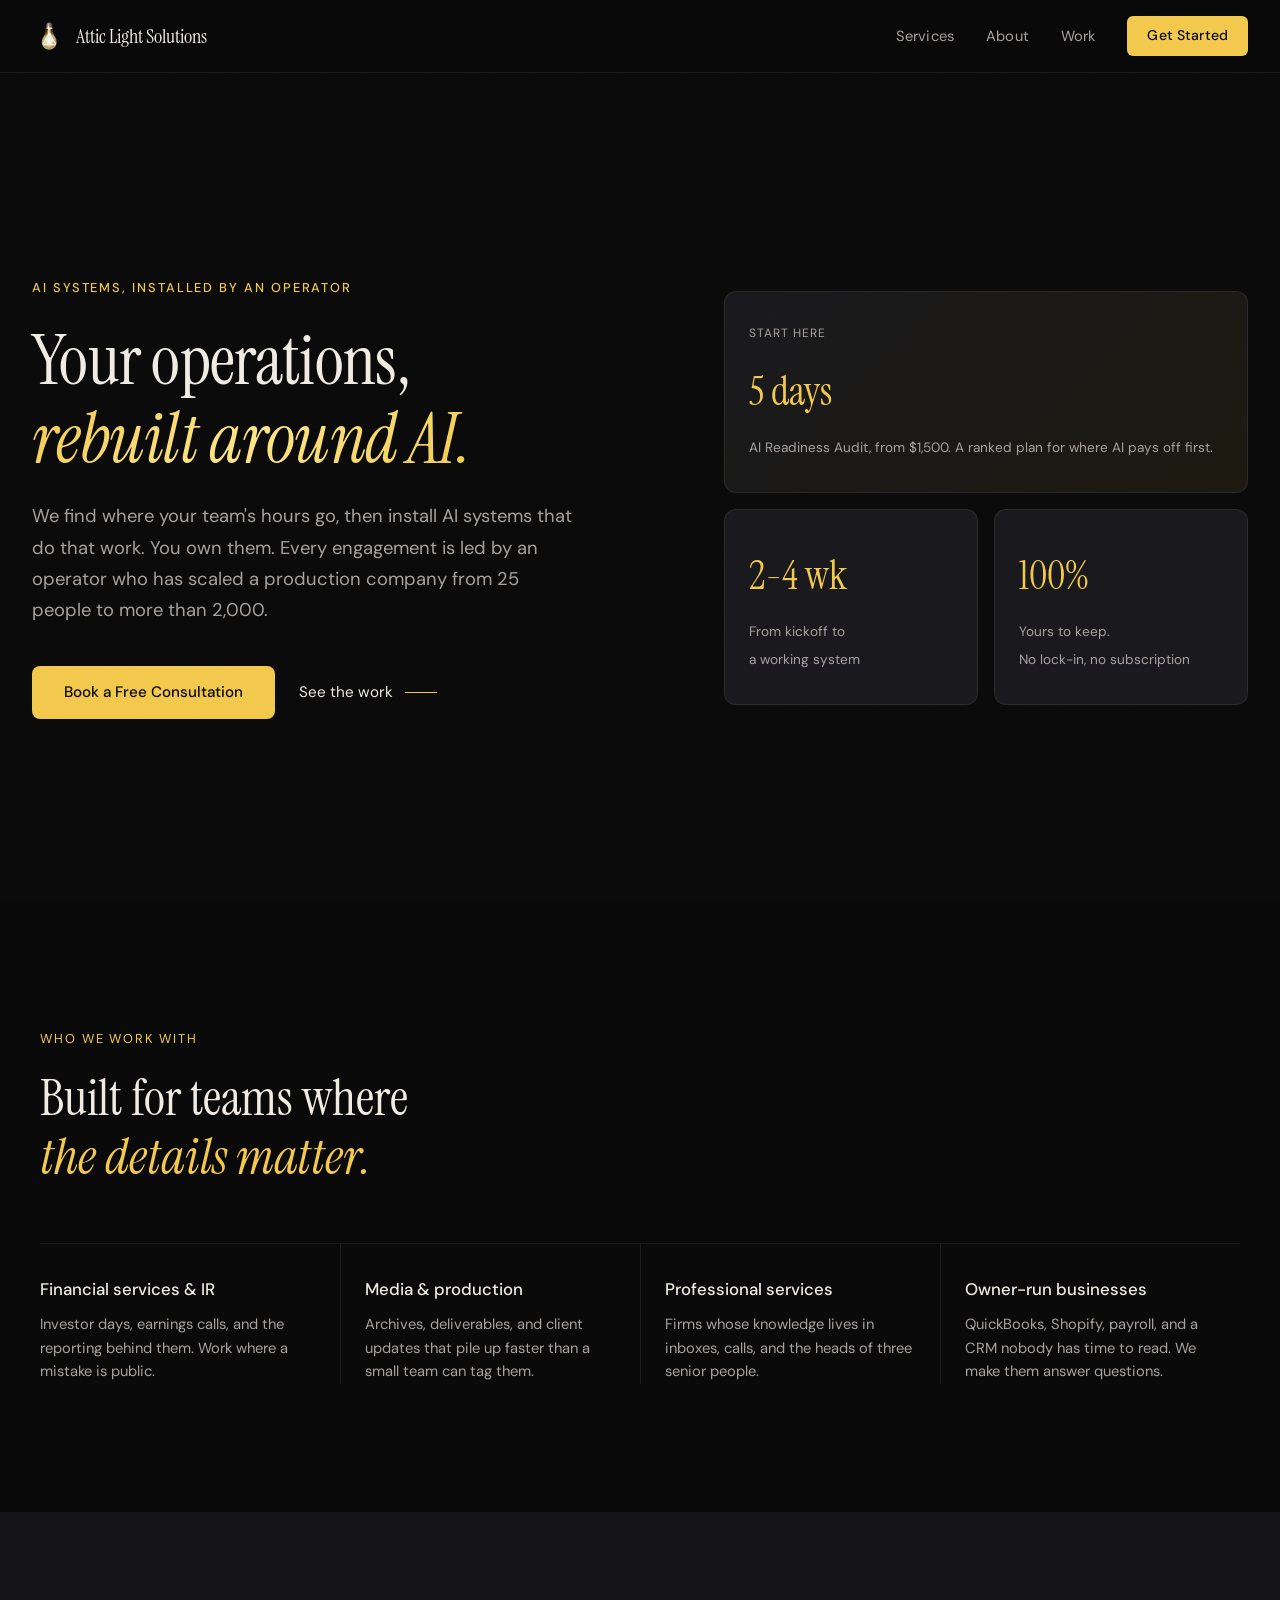
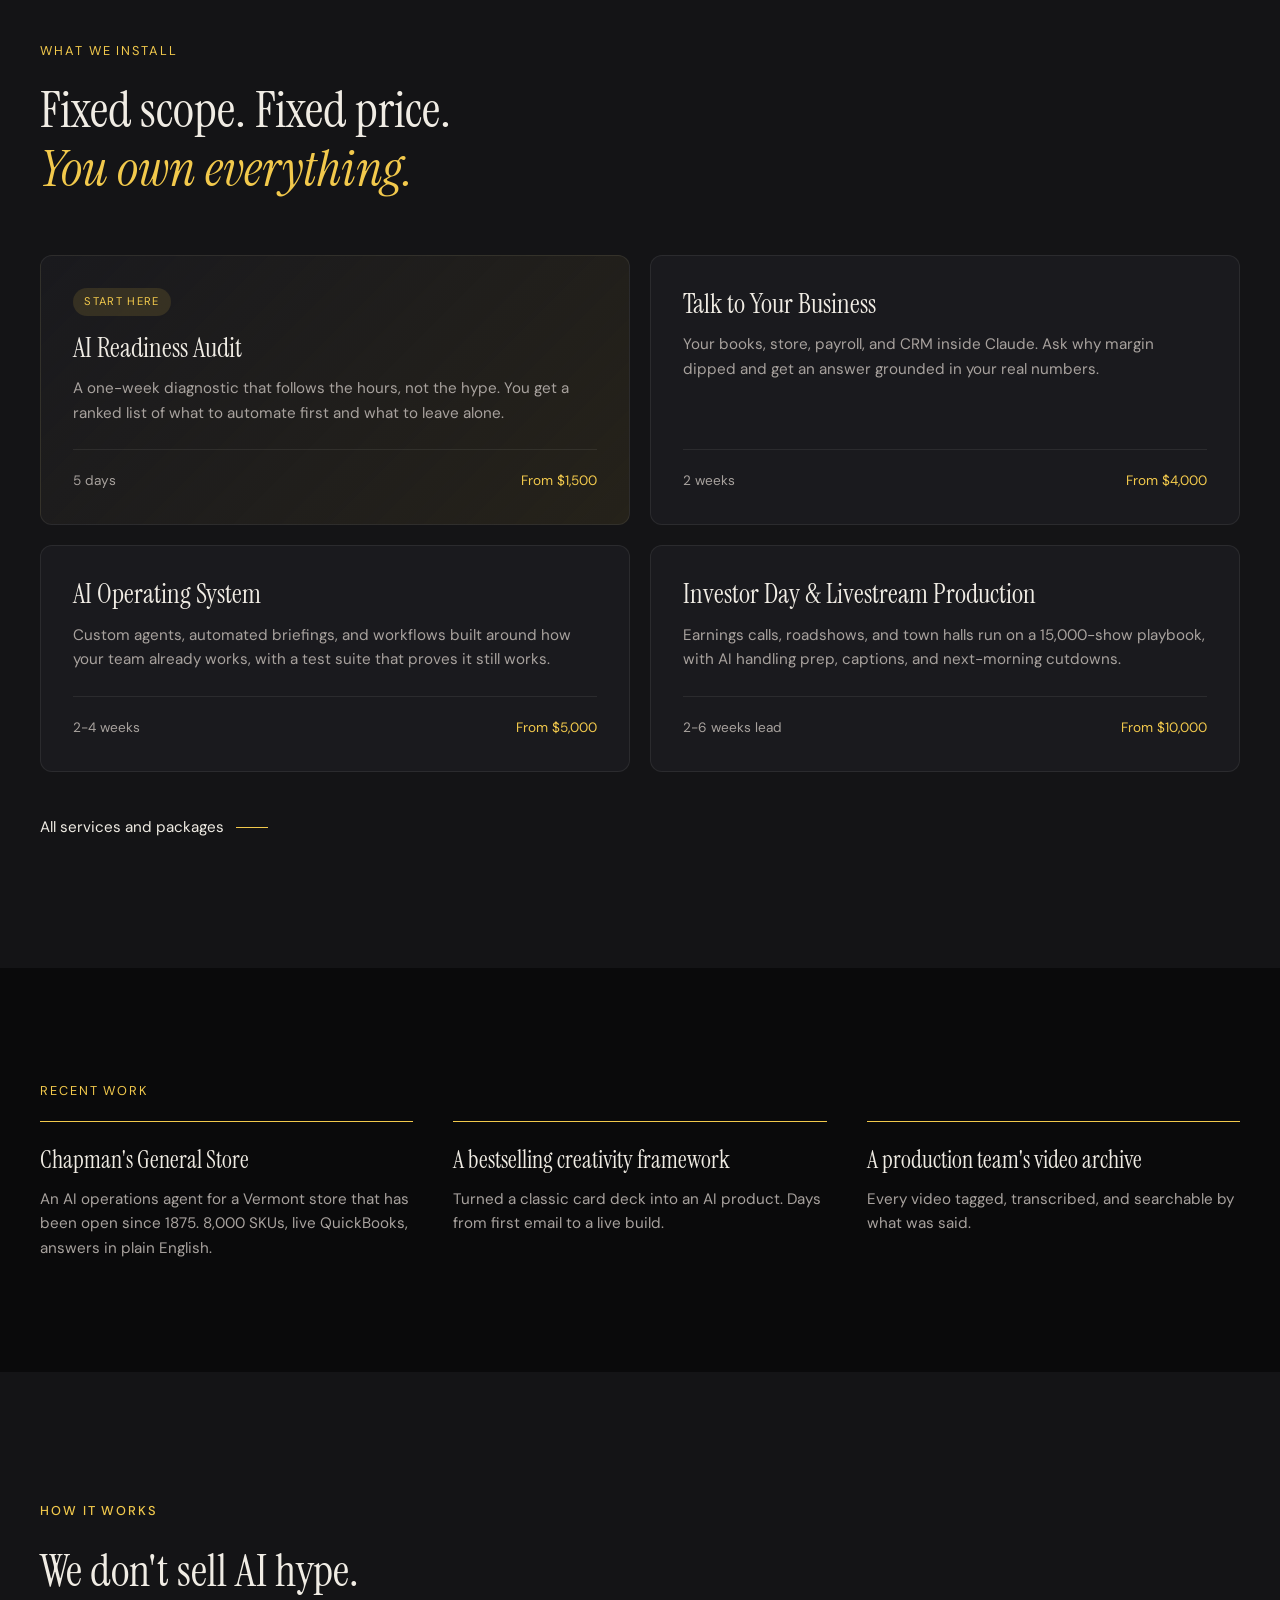
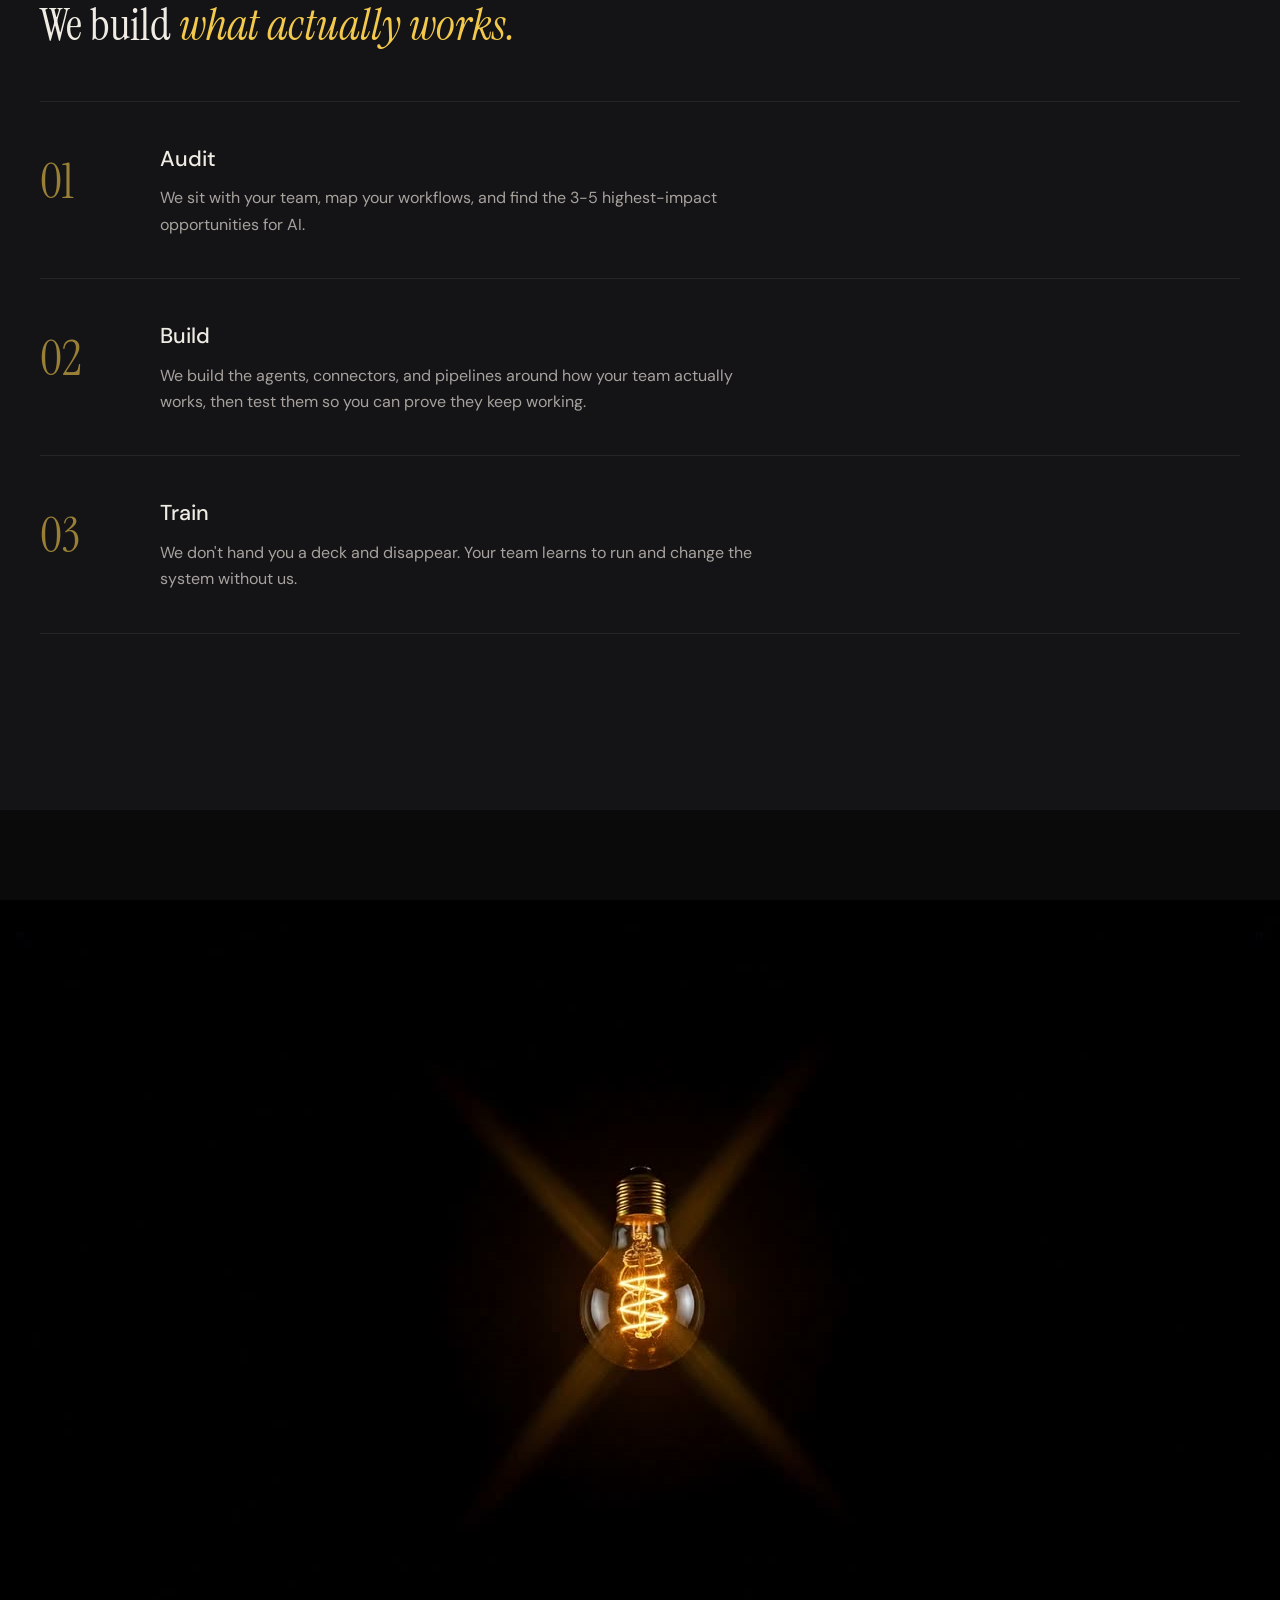
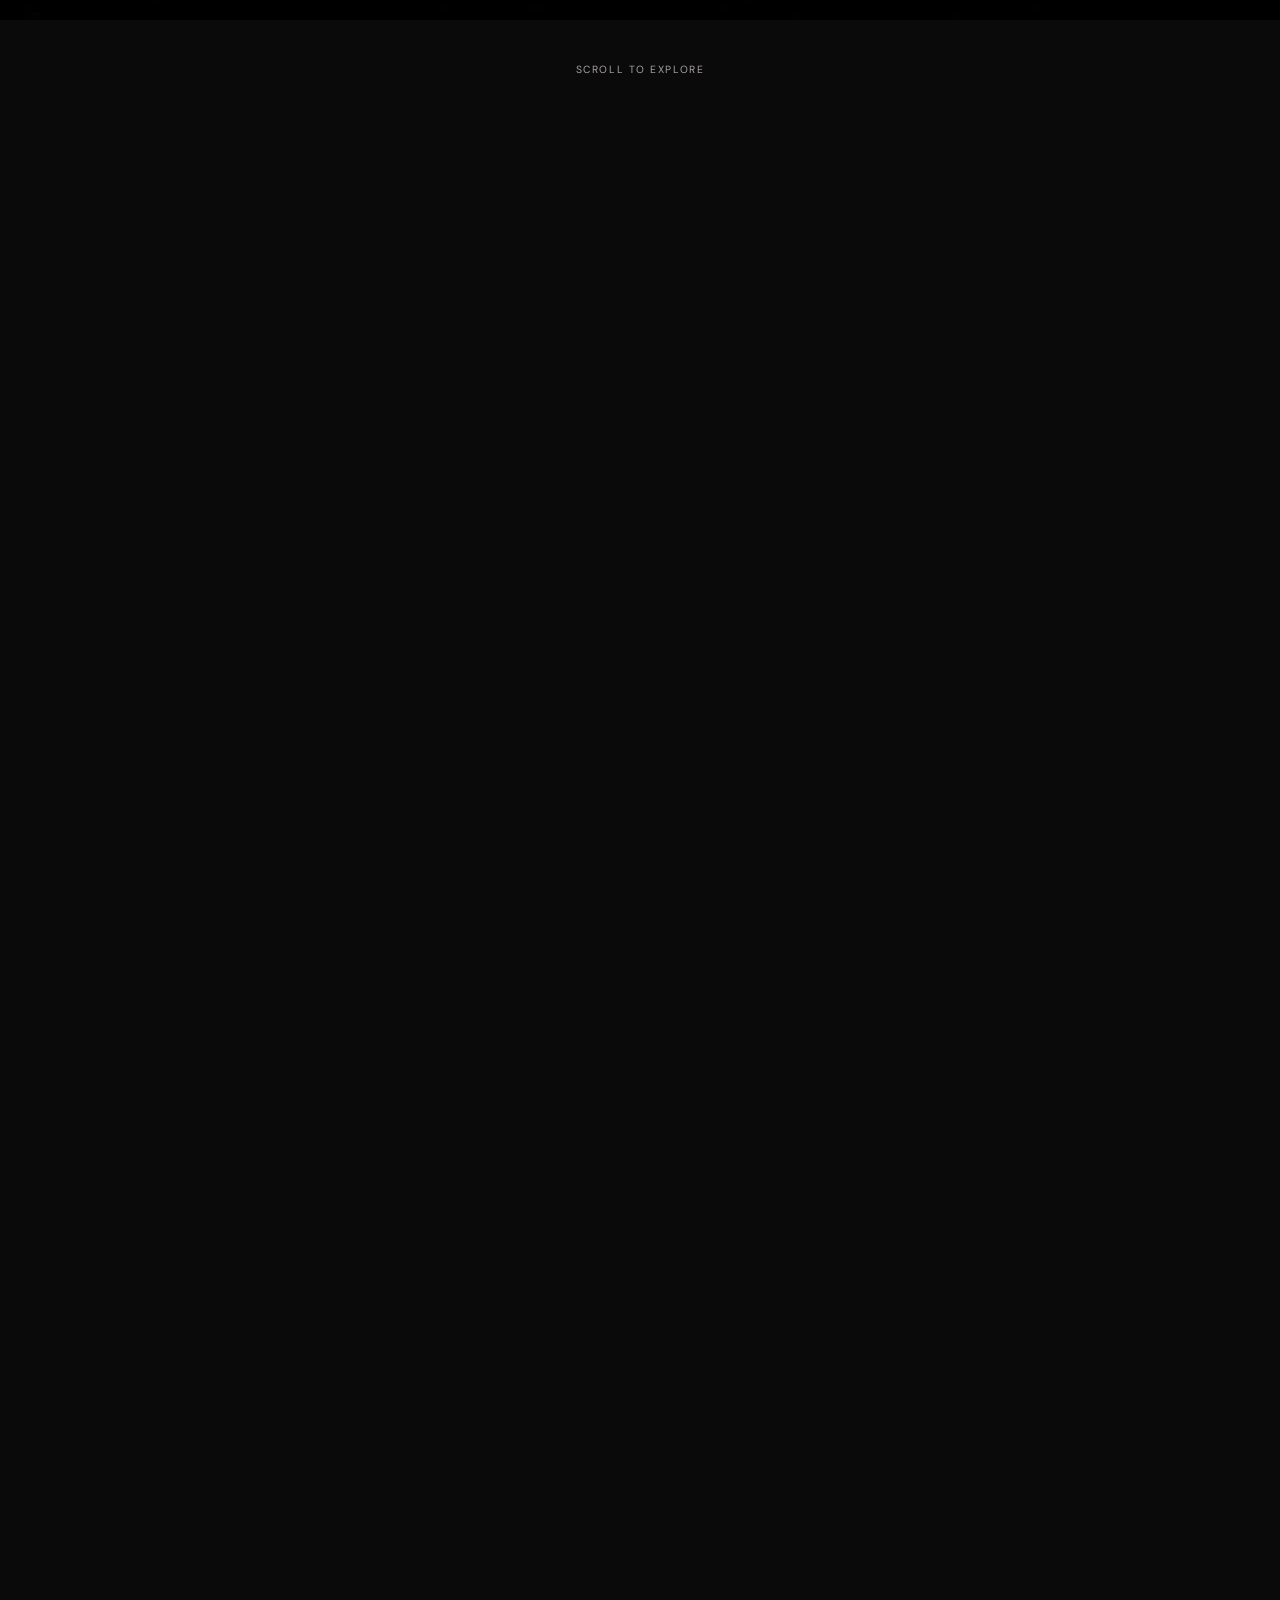
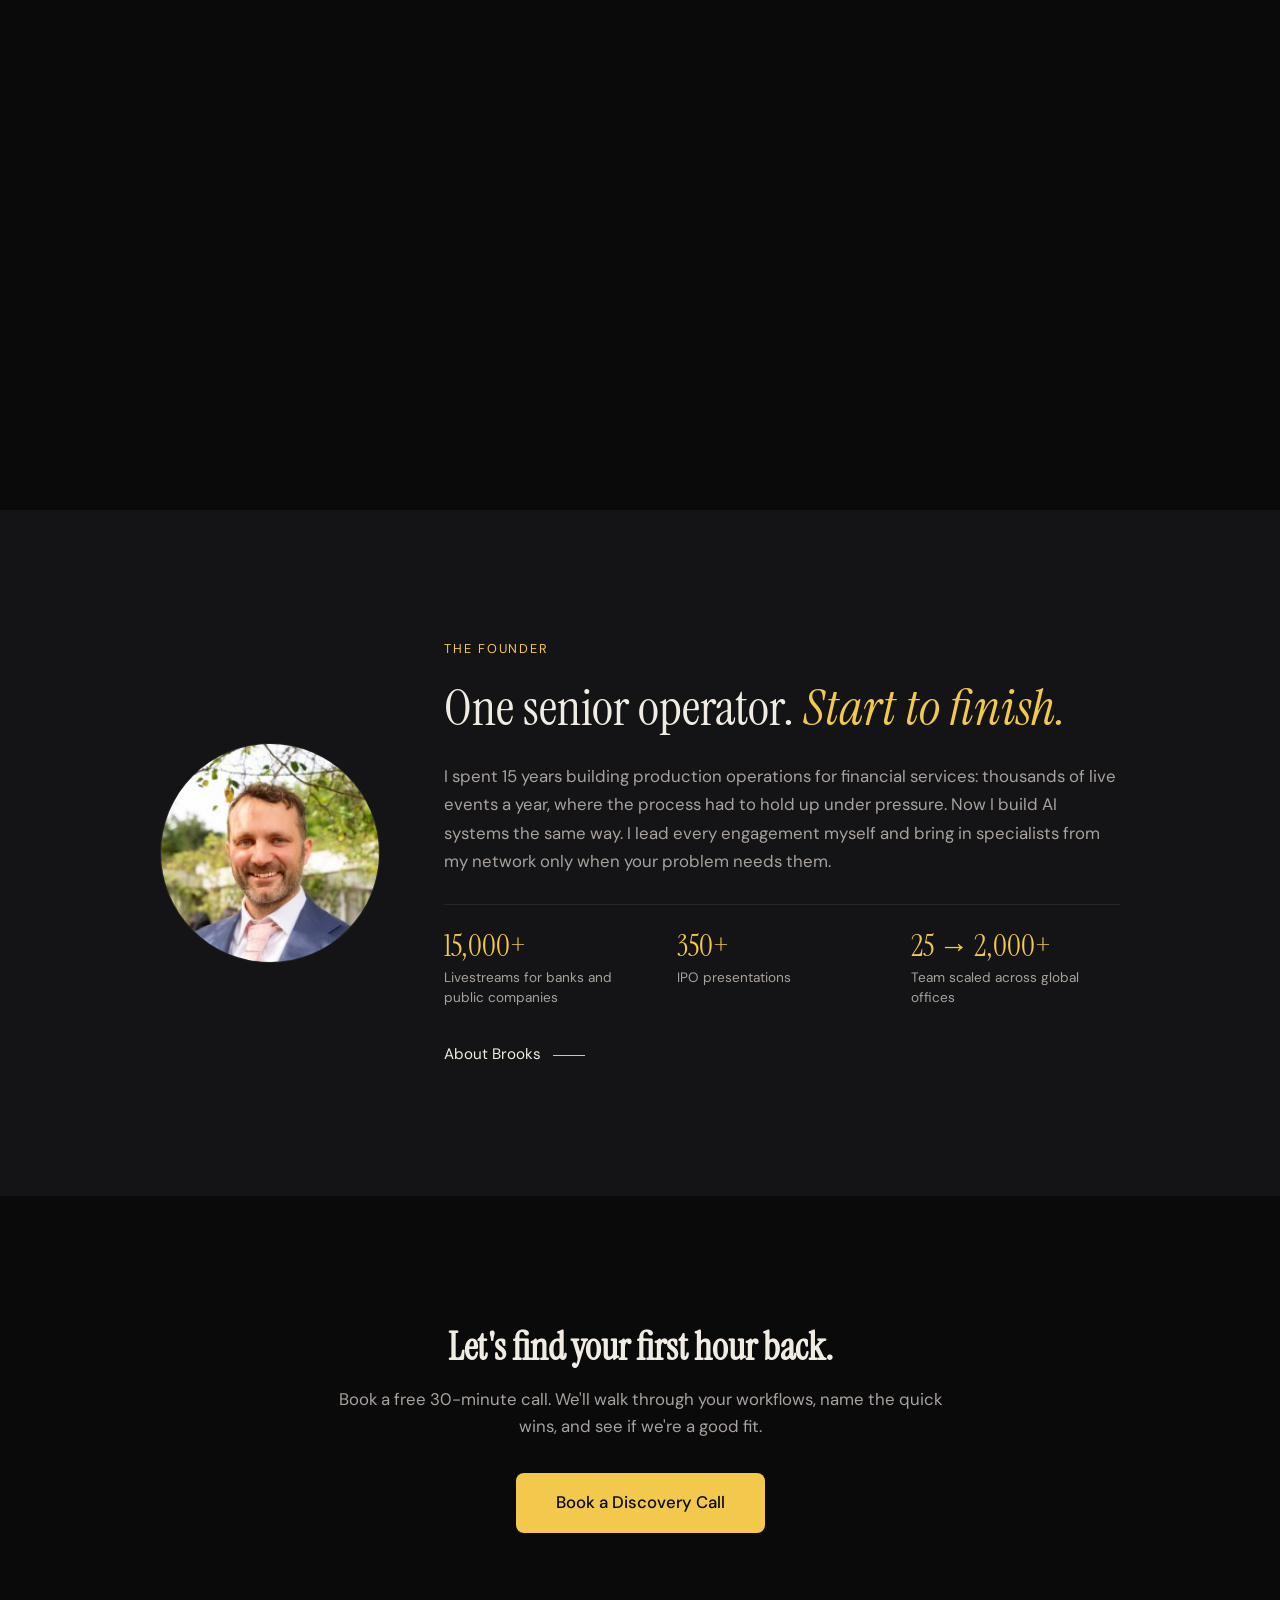
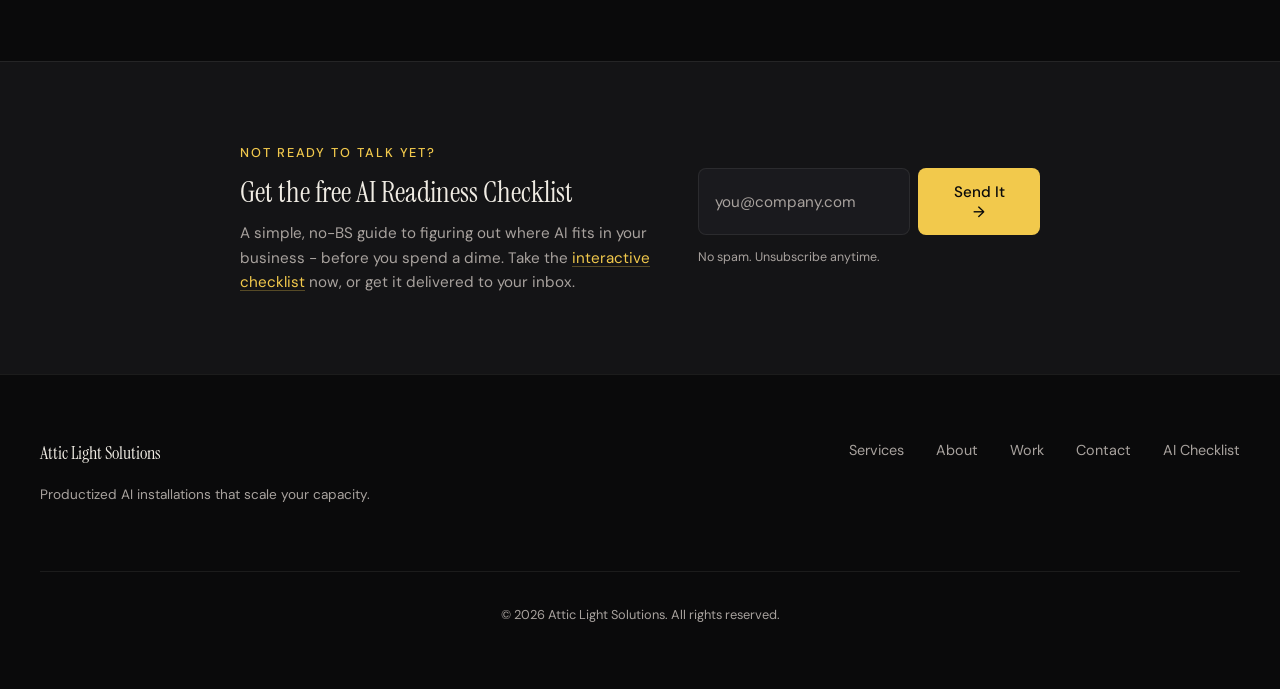
==== index.html @ d9312b6b "hero: lead with how an engagement starts; video stats move to founder Co-Authored-By: Claude Opus 5." ====
<!DOCTYPE html>
<html lang="en">
<head>
    <meta charset="UTF-8">
    <meta name="viewport" content="width=device-width, initial-scale=1.0">
    <title>Attic Light Solutions - AI Systems, Installed by an Operator</title>
    <meta name="description" content="We find where your team's hours go and install AI systems that do that work. Led by an operator who scaled a production company from 25 to 2,000+ people.">
    <link rel="icon" type="image/x-icon" href="favicon.ico">
    <link rel="icon" type="image/png" sizes="32x32" href="favicon-32x32.png">
    <link rel="icon" type="image/png" sizes="16x16" href="favicon-16x16.png">
    <link rel="apple-touch-icon" sizes="180x180" href="apple-touch-icon.png">
    <meta property="og:title" content="Attic Light Solutions - AI Systems, Installed by an Operator">
    <meta property="og:description" content="We find where your team's hours go and install AI systems that do that work. Led by an operator who scaled a production company from 25 to 2,000+ people.">
    <meta property="og:image" content="https://atticlightsolutions.com/og-image.png">
    <meta property="og:type" content="website">
    <meta property="og:url" content="https://atticlightsolutions.com/">
    <meta name="twitter:card" content="summary_large_image">
    <meta name="twitter:title" content="Attic Light Solutions - AI Systems, Installed by an Operator">
    <meta name="twitter:description" content="We find where your team's hours go and install AI systems that do that work. Led by an operator who scaled a production company from 25 to 2,000+ people.">
    <meta name="twitter:image" content="https://atticlightsolutions.com/og-image.png">
    <link rel="preconnect" href="https://fonts.googleapis.com">
    <link rel="preconnect" href="https://fonts.gstatic.com" crossorigin>
    <link href="https://fonts.googleapis.com/css2?family=Instrument+Serif:ital@0;1&family=DM+Sans:ital,opsz,wght@0,9..40,300..700;1,9..40,300..700&display=swap" rel="stylesheet">
    <link rel="stylesheet" href="styles.css">
    <link rel="canonical" href="https://atticlightsolutions.com/">
</head>
<body>
    <a href="#main" class="skip-link">Skip to content</a>
    <nav class="nav" role="navigation" aria-label="Main navigation">
        <div class="nav-inner">
            <a href="index.html" class="nav-logo">
                <img src="nav-logo.png" alt="Attic Light Solutions logo">
                Attic Light Solutions
            </a>
            <div class="nav-links">
                <a href="services.html">Services</a>
                <a href="about.html">About</a>
                <a href="work.html">Work</a>
                <a href="contact.html" class="nav-cta">Get Started</a>
            </div>
            <button class="nav-toggle" aria-label="Menu">
                <span></span><span></span><span></span>
            </button>
        </div>
    </nav>

    <div class="mobile-menu">
        <a href="services.html">Services</a>
        <a href="about.html">About</a>
        <a href="work.html">Work</a>
        <a href="contact.html">Get Started</a>
    </div>

    <main id="main">
        <section class="hero hero-video-bg">
            <video class="hero-video" autoplay muted loop playsinline>
                <source src="hero-bg.mp4" type="video/mp4">
            </video>
            <div class="hero-video-overlay"></div>
            <div class="hero-content">
                <div class="hero-label">AI systems, installed by an operator</div>
                <h1>Your operations,<br><em>rebuilt around AI.</em></h1>
                <p class="hero-sub">We find where your team's hours go, then install AI systems that do that work. You own them. Every engagement is led by an operator who has scaled a production company from 25 people to more than 2,000.</p>
                <div class="hero-actions">
                    <a href="contact.html" class="btn btn-primary">Book a Free Consultation</a>
                    <a href="work.html" class="text-link">See the work</a>
                </div>
            </div>
            <div class="hero-visual">
                <div class="hero-grid">
                    <a href="services.html" class="grid-card gc-1">
                        <span class="gc-kicker">Start here</span>
                        <span class="gc-number">5 days</span>
                        <span class="gc-label">AI Readiness Audit, from $1,500. A ranked plan for where AI pays off first.</span>
                    </a>
                    <div class="grid-card gc-2">
                        <span class="gc-number">2-4 wk</span>
                        <span class="gc-label">From kickoff to<br>a working system</span>
                    </div>
                    <div class="grid-card gc-3">
                        <span class="gc-number">100%</span>
                        <span class="gc-label">Yours to keep.<br>No lock-in, no subscription</span>
                    </div>
                </div>
            </div>
        </section>

        <section class="audience">
            <div class="audience-inner">
                <div class="section-label">Who we work with</div>
                <h2>Built for teams where<br><em>the details matter.</em></h2>
                <div class="audience-grid">
                    <div class="audience-item">
                        <h3>Financial services &amp; IR</h3>
                        <p>Investor days, earnings calls, and the reporting behind them. Work where a mistake is public.</p>
                    </div>
                    <div class="audience-item">
                        <h3>Media &amp; production</h3>
                        <p>Archives, deliverables, and client updates that pile up faster than a small team can tag them.</p>
                    </div>
                    <div class="audience-item">
                        <h3>Professional services</h3>
                        <p>Firms whose knowledge lives in inboxes, calls, and the heads of three senior people.</p>
                    </div>
                    <div class="audience-item">
                        <h3>Owner-run businesses</h3>
                        <p>QuickBooks, Shopify, payroll, and a CRM nobody has time to read. We make them answer questions.</p>
                    </div>
                </div>
            </div>
        </section>

        <section class="offers">
            <div class="offers-inner">
                <div class="section-label">What we install</div>
                <h2>Fixed scope. Fixed price.<br><em>You own everything.</em></h2>
                <div class="offer-grid">
                    <a href="services.html" class="offer-card offer-start">
                        <span class="offer-tag">Start here</span>
                        <h3>AI Readiness Audit</h3>
                        <p>A one-week diagnostic that follows the hours, not the hype. You get a ranked list of what to automate first and what to leave alone.</p>
                        <div class="offer-meta"><span>5 days</span><span>From $1,500</span></div>
                    </a>
                    <a href="services.html" class="offer-card">
                        <h3>Talk to Your Business</h3>
                        <p>Your books, store, payroll, and CRM inside Claude. Ask why margin dipped and get an answer grounded in your real numbers.</p>
                        <div class="offer-meta"><span>2 weeks</span><span>From $4,000</span></div>
                    </a>
                    <a href="services.html" class="offer-card">
                        <h3>AI Operating System</h3>
                        <p>Custom agents, automated briefings, and workflows built around how your team already works, with a test suite that proves it still works.</p>
                        <div class="offer-meta"><span>2-4 weeks</span><span>From $5,000</span></div>
                    </a>
                    <a href="services.html" class="offer-card">
                        <h3>Investor Day &amp; Livestream Production</h3>
                        <p>Earnings calls, roadshows, and town halls run on a 15,000-show playbook, with AI handling prep, captions, and next-morning cutdowns.</p>
                        <div class="offer-meta"><span>2-6 weeks lead</span><span>From $10,000</span></div>
                    </a>
                </div>
                <a href="services.html" class="text-link">All services and packages</a>
            </div>
        </section>

        <section class="proof">
            <div class="proof-inner">
                <div class="section-label">Recent work</div>
                <div class="proof-grid">
                    <a href="work.html" class="proof-item">
                        <span class="proof-client">Chapman's General Store</span>
                        <p>An AI operations agent for a Vermont store that has been open since 1875. 8,000 SKUs, live QuickBooks, answers in plain English.</p>
                    </a>
                    <a href="work.html" class="proof-item">
                        <span class="proof-client">A bestselling creativity framework</span>
                        <p>Turned a classic card deck into an AI product. Days from first email to a live build.</p>
                    </a>
                    <a href="work.html" class="proof-item">
                        <span class="proof-client">A production team's video archive</span>
                        <p>Every video tagged, transcribed, and searchable by what was said.</p>
                    </a>
                </div>
                <!-- TODO before launch: one real, named client quote goes here (ask Travis or Barrett at Chapman's, or Roger). Do not ship an anonymous quote. -->
            </div>
        </section>

        <section class="solution">
            <div class="solution-inner">
                <div class="solution-label">How it works</div>
                <h2>We don't sell AI hype.<br>We build <em>what actually works.</em></h2>
                <div class="steps">
                    <div class="step">
                        <div class="step-num">01</div>
                        <div class="step-content">
                            <h3>Audit</h3>
                            <p>We sit with your team, map your workflows, and find the 3-5 highest-impact opportunities for AI.</p>
                        </div>
                    </div>
                    <div class="step">
                        <div class="step-num">02</div>
                        <div class="step-content">
                            <h3>Build</h3>
                            <p>We build the agents, connectors, and pipelines around how your team actually works, then test them so you can prove they keep working.</p>
                        </div>
                    </div>
                    <div class="step">
                        <div class="step-num">03</div>
                        <div class="step-content">
                            <h3>Train</h3>
                            <p>We don't hand you a deck and disappear. Your team learns to run and change the system without us.</p>
                        </div>
                    </div>
                </div>
            </div>
        </section>

        <section class="scroll-reveal" id="scroll-reveal">
            <div class="scroll-sticky">
                <canvas id="product-canvas" width="1280" height="720"></canvas>
                <div class="scroll-overlay" id="scrollOverlay">
                    <h2>We look <em>inside</em> your business</h2>
                    <p>Every AI system starts by understanding the machinery: your workflows, your data, your bottlenecks. Then we build what actually works.</p>
                </div>
                <div class="scroll-progress-hint" id="scrollHint">Scroll to explore</div>
            </div>
        </section>

        <section class="founder">
            <div class="founder-inner">
                <img src="headshot.jpg" alt="Brooks Traendly" class="founder-photo" width="220" height="220" loading="lazy">
                <div class="founder-copy">
                    <div class="section-label">The founder</div>
                    <h2>One senior operator. <em>Start to finish.</em></h2>
                    <p>I spent 15 years building production operations for financial services: thousands of live events a year, where the process had to hold up under pressure. Now I build AI systems the same way. I lead every engagement myself and bring in specialists from my network only when your problem needs them.</p>
                    <div class="founder-stats">
                        <div><span>15,000+</span>Livestreams for banks and public companies</div>
                        <div><span>350+</span>IPO presentations</div>
                        <div><span>25 → 2,000+</span>Team scaled across global offices</div>
                    </div>
                    <a href="about.html" class="text-link">About Brooks</a>
                </div>
            </div>
        </section>

        <section class="cta-section">
            <div class="cta-inner">
                <h2>Let's find your first hour back.</h2>
                <p>Book a free 30-minute call. We'll walk through your workflows, name the quick wins, and see if we're a good fit.</p>
                <a href="contact.html" class="btn btn-primary btn-lg">Book a Discovery Call</a>
            </div>
        </section>

        <section class="lead-magnet">
            <div class="lead-magnet-inner">
                <div class="lead-magnet-content">
                    <span class="lead-magnet-label">Not ready to talk yet?</span>
                    <h2>Get the free AI Readiness Checklist</h2>
                    <p>A simple, no-BS guide to figuring out where AI fits in your business - before you spend a dime. Take the <a href="checklist.html">interactive checklist</a> now, or get it delivered to your inbox.</p>
                </div>
                <form class="lead-magnet-form" id="leadForm">
                    <div class="lead-magnet-input-wrap">
                        <input type="email" id="leadEmail" name="email" placeholder="you@company.com" required aria-label="Email address">
                        <button type="submit" class="btn btn-primary">Send It →</button>
                    </div>
                    <span class="lead-magnet-note" id="leadNote">No spam. Unsubscribe anytime.</span>
                </form>
            </div>
        </section>
    </main>

    <footer class="footer">
        <div class="footer-inner">
            <div class="footer-brand">
                Attic Light Solutions
                <p class="footer-tagline">Productized AI installations that scale your capacity.</p>
            </div>
            <div class="footer-links">
                <a href="services.html">Services</a>
                <a href="about.html">About</a>
                <a href="work.html">Work</a>
                <a href="contact.html">Contact</a>
                <a href="checklist.html">AI Checklist</a>
            </div>
            <div class="footer-copy">
                &copy; 2026 Attic Light Solutions. All rights reserved.
            </div>
        </div>
    </footer>
    <div class="sticky-cta" id="stickyCta">
        <div class="sticky-cta-inner">
            <span>Ready to automate your workflows?</span>
            <a href="contact.html" class="btn btn-primary btn-sm">Book a Free Call</a>
        </div>
    </div>
    <script type="application/ld+json">
    {
        "@context": "https://schema.org",
        "@type": "ProfessionalService",
        "name": "Attic Light Solutions",
        "description": "AI consulting and implementation. We find where your team's hours go and install AI systems that do that work. Led by an operator who scaled a production company from 25 to 2,000+ people.",
        "founder": {
            "@type": "Person",
            "name": "Brooks Traendly"
        },
        "serviceType": ["AI Consulting", "Workflow Automation", "AI Implementation", "Business Process Optimization"],
        "email": "hello@atticlightsolutions.com",
        "url": "https://atticlightsolutions.com",
        "logo": "logo.png",
        "sameAs": []
    }
    </script>
    <script>
    // Scroll-driven frame animation
    (function() {
        const canvas = document.getElementById('product-canvas');
        if (!canvas) return;
        const ctx = canvas.getContext('2d');
        const FRAME_COUNT = 240;
        const frames = [];
        const overlay = document.getElementById('scrollOverlay');
        const hint = document.getElementById('scrollHint');

        // 240 JPEGs is ~3.9 MB. Load only the first frame up front; fetch the
        // rest when the section is about to scroll into view, and never on
        // small screens or for people who asked for reduced motion (they get
        // a still).
        var reduced = window.matchMedia && window.matchMedia('(prefers-reduced-motion: reduce)').matches;
        var small = window.innerWidth < 768;
        var loadedAll = false;
        function frameSrc(i) { return 'frames/frame_' + String(i).padStart(4, '0') + '.jpg'; }
        for (let i = 1; i <= FRAME_COUNT; i++) {
            const img = new Image();
            if (i === 1) img.src = frameSrc(i);
            frames.push(img);
        }
        frames[0].onload = function() { renderFrame(0); };
        function loadAllFrames() {
            if (loadedAll) return;
            loadedAll = true;
            for (let i = 2; i <= FRAME_COUNT; i++) frames[i - 1].src = frameSrc(i);
        }
        var sectionEl = document.getElementById('scroll-reveal');
        if (!reduced && !small && sectionEl) {
            if ('IntersectionObserver' in window) {
                var io = new IntersectionObserver(function(entries) {
                    if (entries.some(function(e) { return e.isIntersecting; })) { loadAllFrames(); io.disconnect(); }
                }, { rootMargin: '100% 0px' });
                io.observe(sectionEl);
            } else {
                loadAllFrames();
            }
        }

        function renderFrame(index) {
            var img = frames[index];
            if (!img || !img.complete || !img.naturalWidth) return;
            var scale = Math.max(canvas.width / img.naturalWidth, canvas.height / img.naturalHeight);
            var x = (canvas.width - img.naturalWidth * scale) / 2;
            var y = (canvas.height - img.naturalHeight * scale) / 2;
            ctx.clearRect(0, 0, canvas.width, canvas.height);
            ctx.drawImage(img, x, y, img.naturalWidth * scale, img.naturalHeight * scale);
        }

        var section = document.getElementById('scroll-reveal');
        var ticking = false;
        window.addEventListener('scroll', function() {
            if (!ticking) {
                requestAnimationFrame(function() {
                    var rect = section.getBoundingClientRect();
                    var progress = Math.max(0, Math.min(1, -rect.top / (section.offsetHeight - window.innerHeight)));
                    renderFrame((reduced || small) ? 0 : Math.min(FRAME_COUNT - 1, Math.floor(progress * FRAME_COUNT)));
                    if (overlay) {
                        overlay.style.opacity = (progress > 0.6 && progress < 0.95) ? '1' : '0';
                    }
                    if (hint) {
                        hint.style.opacity = progress < 0.05 ? '1' : '0';
                    }
                    ticking = false;
                });
                ticking = true;
            }
        }, { passive: true });
    })();
    </script>
    <script src="main.js"></script>
</body>
</html>
---- styles.css ----
/* ===== VARIABLES ===== */
:root {
    --bg: #0a0a0b;
    --bg-elevated: #141416;
    --bg-card: #1a1a1e;
    --text: #f0ece4;
    --text-muted: #a8a29e;
    --accent: #f2c94c;
    --accent-hover: #f7d96e;
    --accent-subtle: rgba(242, 201, 76, 0.12);
    --border: rgba(240, 236, 228, 0.08);
    --serif: 'Instrument Serif', Georgia, serif;
    --sans: 'DM Sans', -apple-system, sans-serif;
    --max-w: 1200px;
    --ease: cubic-bezier(0.22, 1, 0.36, 1);
}

/* ===== RESET ===== */
*, *::before, *::after { box-sizing: border-box; margin: 0; padding: 0; }
html { scroll-behavior: smooth; }
body {
    font-family: var(--sans);
    background: var(--bg);
    color: var(--text);
    line-height: 1.65;
    font-size: 17px;
    -webkit-font-smoothing: antialiased;
    overflow-x: hidden;
    position: relative;
}
body::before {
    content: '';
    position: fixed;
    top: 0; left: 0;
    width: 100%; height: 100%;
    pointer-events: none;
    z-index: 1;
    opacity: 0.04;
    background-image: url("data:image/svg+xml,%3Csvg viewBox='0 0 256 256' xmlns='http://www.w3.org/2000/svg'%3E%3Cfilter id='noise'%3E%3CfeTurbulence type='fractalNoise' baseFrequency='0.85' numOctaves='4' stitchTiles='stitch'/%3E%3C/filter%3E%3Crect width='100%25' height='100%25' filter='url(%23noise)'/%3E%3C/svg%3E");
    background-repeat: repeat;
    background-size: 256px 256px;
}
a { color: var(--accent); text-decoration: underline; text-decoration-color: rgba(242, 201, 76, 0.3); text-underline-offset: 3px; transition: color 0.2s, text-decoration-color 0.2s; }
a:hover { color: var(--accent-hover); text-decoration-color: var(--accent-hover); }
*:focus-visible { outline: 2px solid var(--accent); outline-offset: 2px; }
.btn:focus-visible { outline: 2px solid var(--accent); outline-offset: 3px; }
.skip-link {
    position: absolute; top: -100%; left: 1rem; z-index: 200;
    background: var(--accent); color: var(--bg); padding: 0.75rem 1.5rem;
    border-radius: 0 0 8px 8px; font-weight: 500; text-decoration: none;
    transition: top 0.2s;
}
.skip-link:focus { top: 0; }
img { max-width: 100%; display: block; }
ul, ol { list-style: none; }

/* ===== NAV ===== */
.nav {
    position: fixed; top: 0; left: 0; right: 0; z-index: 100;
    background: rgba(10, 10, 11, 0.85); backdrop-filter: blur(20px);
    border-bottom: 1px solid var(--border);
}
.nav-inner {
    max-width: none; margin: 0;
    padding: 0 2rem; height: 72px;
    display: flex; align-items: center; justify-content: space-between;
}
.nav-logo {
    font-family: var(--serif); font-size: 1.25rem;
    color: var(--text); display: flex; align-items: center; gap: 0.5rem;
    text-decoration: none;
}
.nav-logo img { height: 36px; width: auto; }
.logo-mark { color: var(--accent); font-size: 1.1rem; }
.footer-brand { font-family: var(--serif); font-size: 1.1rem; display: flex; align-items: center; gap: 0.5rem; flex-wrap: wrap; }
.footer-brand img { height: 32px; width: auto; }
.nav-links { display: flex; align-items: center; gap: 2rem; }
.nav-links a { color: var(--text-muted); font-size: 0.92rem; font-weight: 400; letter-spacing: 0.01em; transition: color 0.2s; text-decoration: none; }
.nav-links a:hover, .nav-links a.active { color: var(--text); }
.nav-cta {
    background: var(--accent) !important; color: var(--bg) !important;
    padding: 0.5rem 1.25rem !important; border-radius: 6px;
    font-weight: 500 !important; font-size: 0.88rem !important;
    transition: background 0.2s !important;
}
.nav-cta:hover { background: var(--accent-hover) !important; }
.nav-toggle { display: none; background: none; border: none; cursor: pointer; padding: 0.5rem; }
.nav-toggle span { display: block; width: 22px; height: 2px; background: var(--text); margin: 5px 0; transition: 0.3s; }
.mobile-menu { display: none; }

/* ===== BUTTONS ===== */
.btn {
    display: inline-flex; align-items: center; justify-content: center;
    padding: 0.85rem 2rem; border-radius: 8px; font-weight: 500;
    font-size: 0.95rem; transition: all 0.25s var(--ease); cursor: pointer;
    border: none; font-family: var(--sans); text-decoration: none;
}
.btn-primary { background: var(--accent); color: var(--bg); }
.btn-primary:hover { background: var(--accent-hover); color: var(--bg); transform: translateY(-1px); }
.btn-ghost { background: transparent; color: var(--text); border: 1px solid var(--border); }
.btn-ghost:hover { border-color: var(--text-muted); color: var(--text); }
.btn-lg { padding: 1rem 2.5rem; font-size: 1.05rem; }
.btn-full { width: 100%; }

/* ===== HERO ===== */
.hero {
    min-height: 100vh; padding: 12rem 2rem 6rem;
    max-width: var(--max-w); margin: 0 auto;
    display: grid; grid-template-columns: 1.2fr 1fr; gap: 4rem; align-items: center;
}
.hero-video-bg {
    position: relative;
    max-width: none;
}
.hero-video {
    position: absolute;
    top: 0; left: 0;
    width: 100%; height: 100%;
    object-fit: cover;
    z-index: 0;
}
.hero-video-overlay {
    position: absolute;
    top: 0; left: 0;
    width: 100%; height: 100%;
    background: rgba(10, 10, 11, 0.7);
    z-index: 1;
}
.hero-video-bg .hero-content,
.hero-video-bg .hero-visual {
    position: relative;
    z-index: 2;
}
.hero-label {
    font-size: 0.8rem; text-transform: uppercase; letter-spacing: 0.15em;
    color: var(--accent); font-weight: 500; margin-bottom: 1.5rem;
}
.hero h1 {
    font-family: var(--serif); font-size: clamp(2.8rem, 5.5vw, 4.5rem);
    line-height: 1.1; font-weight: 400; margin-bottom: 1.5rem;
    letter-spacing: -0.01em;
}
.hero h1 em {
    font-style: italic;
    background: linear-gradient(135deg, var(--accent) 0%, #fce588 50%, var(--accent) 100%);
    -webkit-background-clip: text; -webkit-text-fill-color: transparent;
    background-clip: text;
    text-shadow: none;
}
.hero-sub { color: var(--text-muted); font-size: 1.15rem; line-height: 1.7; margin-bottom: 2.5rem; max-width: 540px; }
.hero-actions { display: flex; gap: 1rem; flex-wrap: wrap; }

/* ===== HERO GRID ===== */
.hero-visual { position: relative; }
.hero-grid { display: grid; grid-template-columns: 1fr 1fr; gap: 1rem; }
.grid-card {
    background: var(--bg-card); border: 1px solid var(--border);
    border-radius: 12px; padding: 2rem 1.5rem;
    transition: transform 0.3s var(--ease), border-color 0.3s;
}
.grid-card:hover { transform: translateY(-4px); border-color: var(--accent); }
.gc-1 { grid-column: span 2; background: linear-gradient(135deg, var(--bg-card), rgba(242, 201, 76, 0.08)); }
.gc-number { display: block; font-family: var(--serif); font-size: 2.5rem; color: var(--accent); margin-bottom: 0.5rem; }
.gc-label { color: var(--text-muted); font-size: 0.85rem; line-height: 1.4; }

/* ===== TRUST STRIP ===== */
.trust-strip {
    padding: 3rem 2rem; border-top: 1px solid var(--border); border-bottom: 1px solid var(--border);
    background: var(--bg-elevated);
}
.trust-inner {
    max-width: var(--max-w); margin: 0 auto;
    display: flex; align-items: center; gap: 2.5rem;
}
.trust-label {
    font-size: 0.75rem; text-transform: uppercase; letter-spacing: 0.15em;
    color: var(--text-muted); white-space: nowrap; font-weight: 500;
}
.trust-logos {
    display: flex; align-items: center; gap: 2rem; flex-wrap: wrap;
    overflow: hidden;
}
.trust-logo {
    display: flex; align-items: center; gap: 0.5rem;
    color: var(--text-muted); font-size: 0.88rem; font-weight: 500;
    opacity: 0.55; transition: opacity 0.3s; white-space: nowrap;
}
.trust-logo:hover { opacity: 0.9; }
.trust-logo svg { flex-shrink: 0; }

/* ===== PROBLEM ===== */
.problem { padding: 8rem 2rem; }
.problem-inner { max-width: var(--max-w); margin: 0 auto; }
.problem-label, .solution-label, .sp-label {
    font-size: 0.8rem; text-transform: uppercase; letter-spacing: 0.15em;
    color: var(--accent); font-weight: 500; margin-bottom: 1.5rem;
}
.problem h2, .solution h2 {
    font-family: var(--serif); font-size: clamp(2rem, 3.5vw, 3rem);
    line-height: 1.2; font-weight: 400; margin-bottom: 3rem;
}
.problem h2 em, .solution h2 em { font-style: italic; color: var(--accent); }
.problem-grid { display: grid; grid-template-columns: repeat(3, 1fr); gap: 2rem; }
.problem-card {
    background: var(--bg-elevated); border: 1px solid var(--border);
    border-radius: 12px; padding: 2.5rem 2rem;
}
.pc-icon { font-size: 2rem; margin-bottom: 1.25rem; }
.problem-card h3 { font-size: 1.15rem; margin-bottom: 0.75rem; font-weight: 500; }
.problem-card p { color: var(--text-muted); font-size: 0.95rem; line-height: 1.6; }

/* ===== SOLUTION / STEPS ===== */
.solution { padding: 8rem 2rem; background: var(--bg-elevated); }
.solution-inner { max-width: var(--max-w); margin: 0 auto; }
.steps { margin-bottom: 3rem; }
.step {
    display: flex; gap: 2.5rem; padding: 2.5rem 0;
    border-bottom: 1px solid var(--border);
}
.step:first-child { border-top: 1px solid var(--border); }
.step-num {
    font-family: var(--serif); font-size: 3rem; color: var(--accent);
    opacity: 0.6; min-width: 80px;
}
.step-content h3 { font-size: 1.35rem; margin-bottom: 0.5rem; font-weight: 500; }
.step-content p { color: var(--text-muted); font-size: 1rem; line-height: 1.65; max-width: 600px; }

/* ===== SOCIAL PROOF ===== */
.social-proof { padding: 6rem 2rem; border-top: 1px solid var(--border); border-bottom: 1px solid var(--border); }
.sp-inner { max-width: var(--max-w); margin: 0 auto; }
.sp-stats { display: grid; grid-template-columns: repeat(4, 1fr); gap: 2rem; text-align: center; }
.stat-num { display: block; font-family: var(--serif); font-size: 3rem; color: var(--accent); margin-bottom: 0.5rem; }
.stat-label { color: var(--text-muted); font-size: 0.9rem; }

/* ===== TESTIMONIAL ===== */
.testimonial-section { padding: 6rem 2rem; }
.testimonial-inner { max-width: 700px; margin: 0 auto; }
.testimonial-quote {
    border-left: 3px solid var(--accent); padding-left: 2rem;
    margin: 0;
}
.testimonial-quote p {
    font-family: var(--serif); font-size: 1.35rem; font-style: italic;
    line-height: 1.6; color: var(--text); margin-bottom: 1.5rem;
}
.testimonial-quote footer {
    display: flex; flex-direction: column; gap: 0.15rem;
}
.testimonial-quote footer strong { font-size: 0.95rem; color: var(--text); font-family: var(--sans); }
.testimonial-quote footer span { font-size: 0.85rem; color: var(--text-muted); font-family: var(--sans); }

/* ===== CTA ===== */
.cta-section { padding: 8rem 2rem; text-align: center; }
.cta-inner { max-width: 640px; margin: 0 auto; }
.cta-inner h2 { font-family: var(--serif); font-size: clamp(1.8rem, 3vw, 2.5rem); line-height: 1.2; margin-bottom: 1rem; }
.cta-inner p { color: var(--text-muted); font-size: 1.05rem; margin-bottom: 2rem; line-height: 1.65; }

/* ===== PAGE HERO ===== */
.page-hero { padding: 10rem 2rem 4rem; }
.page-hero-inner { max-width: var(--max-w); margin: 0 auto; }
.page-hero .hero-label { font-size: 0.8rem; text-transform: uppercase; letter-spacing: 0.15em; color: var(--accent); font-weight: 500; margin-bottom: 1.5rem; }
.page-hero h1 { font-family: var(--serif); font-size: clamp(2.2rem, 4.5vw, 3.5rem); line-height: 1.15; font-weight: 400; margin-bottom: 1rem; }
.page-hero h1 em { font-style: italic; color: var(--accent); }
.page-hero .hero-sub { color: var(--text-muted); font-size: 1.1rem; max-width: 560px; }

/* ===== SERVICES ===== */
.services-detail { max-width: var(--max-w); margin: 0 auto; padding: 2rem 2rem 4rem; }
.service-block {
    background: var(--bg-elevated); border: 1px solid var(--border);
    border-radius: 16px; padding: 3rem; margin-bottom: 2rem;
    transition: border-color 0.3s;
}
.service-block:hover { border-color: rgba(242, 201, 76, 0.3); }
.sb-header { display: flex; align-items: center; gap: 1rem; margin-bottom: 1rem; }
.sb-num { font-family: var(--serif); font-size: 1.5rem; color: var(--accent); opacity: 0.5; }
.sb-badge { background: var(--accent); color: var(--bg); font-size: 0.72rem; font-weight: 600; padding: 0.25rem 0.75rem; border-radius: 20px; text-transform: uppercase; letter-spacing: 0.05em; }
.service-block h2 { font-family: var(--serif); font-size: 2rem; font-weight: 400; margin-bottom: 1rem; }
.sb-desc { color: var(--text-muted); font-size: 1.05rem; line-height: 1.7; margin-bottom: 2rem; max-width: 720px; }
.sb-details { display: flex; gap: 3rem; margin-bottom: 2rem; flex-wrap: wrap; }
.sb-detail { display: flex; flex-direction: column; gap: 0.25rem; }
.sb-detail strong { font-size: 0.75rem; text-transform: uppercase; letter-spacing: 0.1em; color: var(--text-muted); }
.sb-detail span { font-size: 1.1rem; font-weight: 500; }
.sb-includes { border-top: 1px solid var(--border); padding-top: 1.5rem; }
.sb-includes h4 { font-size: 0.85rem; text-transform: uppercase; letter-spacing: 0.1em; color: var(--text-muted); margin-bottom: 1rem; }
.sb-includes ul { display: grid; grid-template-columns: 1fr 1fr; gap: 0.5rem; }
.sb-includes li { color: var(--text-muted); font-size: 0.95rem; padding-left: 1.25rem; position: relative; }
.sb-includes li::before { content: '→'; position: absolute; left: 0; color: var(--accent); }

/* ===== ABOUT ===== */
.about-story { padding: 2rem 2rem 6rem; }
.about-inner { max-width: var(--max-w); margin: 0 auto; display: grid; grid-template-columns: 1.5fr 1fr; gap: 4rem; }
.about-text h2 { font-family: var(--serif); font-size: 2.5rem; font-weight: 400; margin-bottom: 1.5rem; }
.about-text p { color: var(--text-muted); font-size: 1.05rem; line-height: 1.75; margin-bottom: 1.25rem; }
.about-card {
    background: var(--bg-elevated); border: 1px solid var(--border);
    border-radius: 12px; padding: 2rem; margin-bottom: 1.5rem;
}
.about-card h4 { font-size: 0.85rem; text-transform: uppercase; letter-spacing: 0.1em; color: var(--accent); margin-bottom: 1rem; }
.about-card li { color: var(--text-muted); font-size: 0.95rem; padding: 0.4rem 0; padding-left: 1.25rem; position: relative; }
.about-card li::before { content: '◈'; position: absolute; left: 0; color: var(--accent); font-size: 0.7rem; top: 0.55rem; }
.tool-tags { display: flex; flex-wrap: wrap; gap: 0.5rem; }
.tool-tags span {
    background: var(--accent-subtle); color: var(--accent);
    padding: 0.35rem 0.85rem; border-radius: 6px; font-size: 0.85rem; font-weight: 500;
}

/* ===== ADVISORS ===== */
.advisors-section { padding: 6rem 2rem; background: var(--bg-elevated); border-top: 1px solid var(--border); }
.advisors-inner { max-width: var(--max-w); margin: 0 auto; }
.advisors-inner h2 { font-family: var(--serif); font-size: clamp(1.8rem, 3vw, 2.5rem); font-weight: 400; margin-bottom: 3rem; }
.advisors-grid { display: grid; grid-template-columns: repeat(3, 1fr); gap: 2rem; }
.advisor-card {
    background: var(--bg-card); border: 1px solid var(--border);
    border-radius: 16px; padding: 2.5rem; text-align: center;
    transition: border-color 0.3s;
}
.advisor-card:hover { border-color: rgba(242, 201, 76, 0.3); }
.advisor-img {
    width: 120px; height: 120px; border-radius: 50%;
    object-fit: cover; border: 3px solid var(--border);
    margin: 0 auto 1.5rem; transition: border-color 0.3s;
}
.advisor-card:hover .advisor-img { border-color: var(--accent); }
.advisor-card h3 { font-size: 1.3rem; font-weight: 500; margin-bottom: 0.25rem; }
.advisor-title { color: var(--accent); font-size: 0.9rem; font-weight: 500; margin-bottom: 1rem; }
.advisor-bio { color: var(--text-muted); font-size: 0.95rem; line-height: 1.65; margin-bottom: 1.25rem; }
.advisor-link { font-size: 0.9rem; font-weight: 500; }

/* ===== NETWORK ===== */
.network-section { padding: 6rem 2rem; }
.network-inner { max-width: 720px; margin: 0 auto; text-align: center; }
.network-inner h2 { font-family: var(--serif); font-size: clamp(1.8rem, 3vw, 2.5rem); font-weight: 400; margin-bottom: 1.5rem; }
.network-inner p { color: var(--text-muted); font-size: 1.1rem; line-height: 1.75; }

/* ===== ABOUT HEADSHOT & PLACEHOLDERS ===== */
.about-headshot { margin-bottom: 2rem; }
.headshot-img {
    width: 140px; height: 140px; border-radius: 50%;
    object-fit: cover; border: 3px solid var(--border);
    transition: border-color 0.3s;
}
.headshot-img:hover { border-color: var(--accent); }
.video-section { padding: 0 2rem 6rem; }
.video-inner { max-width: var(--max-w); margin: 0 auto; }
.video-placeholder {
    background: var(--bg-card); border: 2px dashed var(--border);
    border-radius: 16px; padding: 5rem 2rem; text-align: center;
    display: flex; flex-direction: column; align-items: center; gap: 1rem;
    color: var(--text-muted);
}
.video-placeholder h3 { font-family: var(--serif); font-size: 1.5rem; color: var(--text); font-weight: 400; }
.video-placeholder p { font-size: 0.9rem; }

/* ===== CASE STUDIES ===== */
.case-studies { max-width: var(--max-w); margin: 0 auto; padding: 0 2rem 6rem; }
.case-card {
    background: var(--bg-elevated); border: 1px solid var(--border);
    border-radius: 16px; padding: 3rem; margin-bottom: 2rem;
}
.case-tag {
    display: inline-block; font-size: 0.75rem; text-transform: uppercase;
    letter-spacing: 0.1em; color: var(--accent); background: var(--accent-subtle);
    padding: 0.3rem 0.85rem; border-radius: 20px; margin-bottom: 1.25rem;
}
.case-card h2 { font-family: var(--serif); font-size: 1.8rem; font-weight: 400; margin-bottom: 1.5rem; }
.case-challenge, .case-solution { color: var(--text-muted); font-size: 1rem; line-height: 1.7; margin-bottom: 1rem; }
.case-challenge strong, .case-solution strong { color: var(--text); }

/* Enhanced case study layout */
.case-header { display: flex; align-items: center; justify-content: space-between; margin-bottom: 1.25rem; flex-wrap: wrap; gap: 0.75rem; }
.case-tools { display: flex; gap: 0.4rem; flex-wrap: wrap; }
.case-tool {
    font-size: 0.72rem; text-transform: uppercase; letter-spacing: 0.05em;
    padding: 0.2rem 0.6rem; border-radius: 4px; font-weight: 500;
    background: var(--accent-subtle); color: var(--accent);
}
.case-body { display: grid; grid-template-columns: 1fr 1fr; gap: 2rem; margin-bottom: 2rem; }
.case-col-label {
    font-size: 0.75rem; text-transform: uppercase; letter-spacing: 0.1em;
    color: var(--text-muted); margin-bottom: 0.75rem; font-weight: 600;
}
.case-col-after { color: var(--accent); }
.case-column p { color: var(--text-muted); font-size: 0.95rem; line-height: 1.65; }
.case-metrics { display: grid; grid-template-columns: repeat(auto-fit, minmax(150px, 1fr)); gap: 1rem; padding-top: 2rem; border-top: 1px solid var(--border); }
.case-metric-card {
    background: var(--bg-card); border: 1px solid var(--border);
    border-radius: 10px; padding: 1.25rem 1rem; text-align: center;
    transition: border-color 0.3s;
}
.case-metric-card:hover { border-color: var(--accent); }

.case-footer { margin-top: 1.75rem; }
.case-results { display: flex; gap: 3rem; margin-top: 2rem; padding-top: 2rem; border-top: 1px solid var(--border); flex-wrap: wrap; }
.cs-num { display: block; font-family: var(--serif); font-size: 2.5rem; color: var(--accent); }
.cs-label { color: var(--text-muted); font-size: 0.85rem; }
.case-cta-card { background: linear-gradient(135deg, var(--bg-card), rgba(242, 201, 76, 0.06)); text-align: center; }
.case-cta-card h2 { margin-bottom: 1rem; }
.case-cta-card p { color: var(--text-muted); font-size: 1.05rem; margin-bottom: 2rem; }

/* ===== CONTACT ===== */
.contact-section { padding: 0 2rem 6rem; }
.contact-inner { max-width: var(--max-w); margin: 0 auto; display: grid; grid-template-columns: 1.5fr 1fr; gap: 4rem; align-items: start; }
.calendly-wrap {
    background: var(--bg-elevated); border: 1px solid var(--border);
    border-radius: 16px; overflow: hidden; min-height: 700px;
}
.calendly-inline-widget { min-width: 100%; min-height: 700px; height: 700px; }
.contact-card {
    background: var(--bg-elevated); border: 1px solid var(--border);
    border-radius: 12px; padding: 2rem; margin-bottom: 1.5rem;
}
.contact-card h4 { font-size: 0.85rem; text-transform: uppercase; letter-spacing: 0.1em; color: var(--accent); margin-bottom: 1rem; }
.contact-card ol { padding-left: 0; counter-reset: steps; }
.contact-card li { color: var(--text-muted); font-size: 0.95rem; padding: 0.5rem 0 0.5rem 2rem; position: relative; counter-increment: steps; }
.contact-card li::before { content: counter(steps); position: absolute; left: 0; color: var(--accent); font-family: var(--serif); font-size: 1.1rem; }
.contact-card p { color: var(--text-muted); font-size: 0.95rem; }
.contact-card a { color: var(--accent); }

/* ===== FOOTER ===== */
.footer { border-top: 1px solid var(--border); padding: 4rem 2rem; }
.footer-inner { max-width: var(--max-w); margin: 0 auto; display: flex; justify-content: space-between; align-items: start; flex-wrap: wrap; gap: 2rem; }
.footer-brand { font-family: var(--serif); font-size: 1.1rem; }
.footer-tagline { font-family: var(--sans); font-size: 0.85rem; color: var(--text-muted); margin-top: 0.5rem; width: 100%; }
.footer-links { display: flex; gap: 2rem; }
.footer-links a { color: var(--text-muted); font-size: 0.9rem; text-decoration: none; }
.footer-links a:hover { color: var(--text); }
.footer-copy { color: var(--text-muted); font-size: 0.8rem; width: 100%; text-align: center; margin-top: 2rem; padding-top: 2rem; border-top: 1px solid var(--border); }

/* ===== LEAD MAGNET ===== */
.lead-magnet {
    padding: 5rem 2rem; background: var(--bg-elevated);
    border-top: 1px solid var(--border);
}
.lead-magnet-inner {
    max-width: 800px; margin: 0 auto;
    display: grid; grid-template-columns: 1.2fr 1fr; gap: 3rem; align-items: center;
}
.lead-magnet-label {
    font-size: 0.8rem; text-transform: uppercase; letter-spacing: 0.15em;
    color: var(--accent); font-weight: 500; display: block; margin-bottom: 0.75rem;
}
.lead-magnet h2 {
    font-family: var(--serif); font-size: 1.8rem; font-weight: 400;
    line-height: 1.2; margin-bottom: 0.75rem;
}
.lead-magnet p { color: var(--text-muted); font-size: 0.95rem; line-height: 1.6; }
.lead-magnet-form { display: flex; flex-direction: column; gap: 0.75rem; }
.lead-magnet-input-wrap { display: flex; gap: 0.5rem; }
.lead-magnet-input-wrap input {
    flex: 1; padding: 0.85rem 1rem; border-radius: 8px;
    border: 1px solid var(--border); background: var(--bg-card);
    color: var(--text); font-family: var(--sans); font-size: 0.95rem;
    outline: none; transition: border-color 0.2s;
}
.lead-magnet-input-wrap input:focus { border-color: var(--accent); }
.lead-magnet-input-wrap input::placeholder { color: var(--text-muted); }
.lead-magnet-note { font-size: 0.78rem; color: var(--text-muted); }

/* ===== STICKY CTA ===== */
.sticky-cta {
    position: fixed; bottom: 0; left: 0; right: 0; z-index: 90;
    background: rgba(10, 10, 11, 0.92); backdrop-filter: blur(16px);
    border-top: 1px solid var(--border);
    padding: 0.75rem 2rem;
    transform: translateY(100%); opacity: 0;
    transition: transform 0.4s var(--ease), opacity 0.4s var(--ease);
}
.sticky-cta.visible { transform: translateY(0); opacity: 1; }
.sticky-cta-inner {
    max-width: var(--max-w); margin: 0 auto;
    display: flex; align-items: center; justify-content: space-between;
}
.sticky-cta-inner span { color: var(--text-muted); font-size: 0.9rem; }
.btn-sm { padding: 0.55rem 1.5rem; font-size: 0.85rem; }

/* ===== ANIMATIONS ===== */
@keyframes fadeUp { from { opacity: 0; transform: translateY(30px); } to { opacity: 1; transform: translateY(0); } }
.hero-content, .page-hero-inner { animation: fadeUp 0.8s var(--ease) forwards; }
.hero-visual { animation: fadeUp 0.8s 0.15s var(--ease) both; }
.grid-card:nth-child(1) { animation: fadeUp 0.6s 0.3s var(--ease) both; }
.grid-card:nth-child(2) { animation: fadeUp 0.6s 0.4s var(--ease) both; }
.grid-card:nth-child(3) { animation: fadeUp 0.6s 0.5s var(--ease) both; }

/* ===== SCROLL REVEAL ===== */
.reveal {
    opacity: 0;
    transform: translateY(32px);
    transition: opacity 0.7s var(--ease), transform 0.7s var(--ease);
}
.reveal.visible {
    opacity: 1;
    transform: translateY(0);
}
@media (prefers-reduced-motion: reduce) {
    .reveal { opacity: 1; transform: none; transition: none; }
}

/* ===== RESPONSIVE ===== */
@media (max-width: 768px) {
    .hero { grid-template-columns: 1fr; padding-top: 9rem; min-height: auto; gap: 3rem; }
    .trust-inner { flex-direction: column; text-align: center; gap: 1rem; }
    .trust-logos { justify-content: center; gap: 1.25rem; }
    .problem-grid { grid-template-columns: 1fr; }
    .sp-stats { grid-template-columns: repeat(2, 1fr); gap: 2rem 1rem; }
    .step { flex-direction: column; gap: 0.75rem; }
    .step-num { font-size: 2rem; min-width: auto; }
    .about-inner { grid-template-columns: 1fr; gap: 2rem; }
    .advisors-grid { grid-template-columns: 1fr; }
    .contact-inner { grid-template-columns: 1fr; gap: 2rem; }
    .calendly-wrap, .calendly-inline-widget { min-height: 680px; height: 680px; }
    .sb-details { flex-direction: column; gap: 1rem; }
    .sb-includes ul { grid-template-columns: 1fr; }
    .nav-links { display: none; }
    .nav-toggle { display: block; }
    .mobile-menu {
        display: none; position: fixed; top: 72px; left: 0; right: 0;
        background: rgba(10, 10, 11, 0.95); backdrop-filter: blur(20px);
        padding: 2rem; flex-direction: column; gap: 1.5rem;
        border-bottom: 1px solid var(--border); z-index: 99;
    }
    .mobile-menu.open { display: flex; }
    .mobile-menu a { color: var(--text); font-size: 1.1rem; text-decoration: none; }
    .footer-inner { flex-direction: column; text-align: center; }
    .footer-links { justify-content: center; flex-wrap: wrap; row-gap: 0.75rem; }
    .sticky-cta-inner { flex-direction: column; gap: 0.5rem; text-align: center; }
    .sticky-cta-inner span { font-size: 0.82rem; }
    .lead-magnet-inner { grid-template-columns: 1fr; gap: 2rem; text-align: center; }
    .lead-magnet-input-wrap { flex-direction: column; }
    .case-body { grid-template-columns: 1fr; }
    .case-metrics { grid-template-columns: 1fr 1fr; }
    .checklist-category { padding: 2rem 1.5rem; }
    .checklist-category-header { flex-direction: column; gap: 0.5rem; }
    .checklist-category-num { font-size: 1.5rem; }
    .checklist-score-card { flex-direction: column; text-align: center; gap: 1.5rem; padding: 2rem; }
    .checklist-progress-inner { flex-direction: column; gap: 0.5rem; align-items: stretch; }
    .checklist-progress-text { justify-content: space-between; }
}

/* ===== CHECKLIST PAGE ===== */
.checklist-progress {
    position: sticky;
    top: 72px;
    z-index: 50;
    background: rgba(10, 10, 11, 0.92);
    backdrop-filter: blur(16px);
    border-bottom: 1px solid var(--border);
    padding: 1rem 2rem;
}
.checklist-progress-inner {
    max-width: var(--max-w);
    margin: 0 auto;
    display: flex;
    align-items: center;
    gap: 1.5rem;
}
.checklist-progress-bar {
    flex: 1;
    height: 6px;
    background: var(--bg-card);
    border-radius: 3px;
    overflow: hidden;
}
.checklist-progress-fill {
    height: 100%;
    width: 0%;
    background: var(--accent);
    border-radius: 3px;
    transition: width 0.4s var(--ease);
}
.checklist-progress-text {
    font-size: 0.85rem;
    color: var(--text-muted);
    white-space: nowrap;
    display: flex;
    align-items: center;
    gap: 0.75rem;
}
.checklist-progress-pct {
    font-family: var(--serif);
    font-size: 1.1rem;
    color: var(--accent);
}

.checklist-section { padding: 2rem 2rem 4rem; }
.checklist-inner { max-width: var(--max-w); margin: 0 auto; }

.checklist-category {
    background: var(--bg-elevated);
    border: 1px solid var(--border);
    border-radius: 16px;
    padding: 2.5rem 3rem;
    margin-bottom: 2rem;
    transition: border-color 0.3s;
}
.checklist-category:hover { border-color: rgba(242, 201, 76, 0.15); }
.checklist-category-header {
    display: flex;
    gap: 1.5rem;
    align-items: flex-start;
    margin-bottom: 2rem;
    padding-bottom: 1.5rem;
    border-bottom: 1px solid var(--border);
}
.checklist-category-num {
    font-family: var(--serif);
    font-size: 2rem;
    color: var(--accent);
    opacity: 0.5;
    min-width: 50px;
    line-height: 1;
    padding-top: 0.15rem;
}
.checklist-category-header h2 {
    font-family: var(--serif);
    font-size: 1.6rem;
    font-weight: 400;
    margin-bottom: 0.35rem;
}
.checklist-category-header p {
    color: var(--text-muted);
    font-size: 0.95rem;
}

.checklist-items { display: flex; flex-direction: column; }
.checklist-item {
    display: flex;
    align-items: flex-start;
    gap: 1rem;
    padding: 1rem 0;
    border-bottom: 1px solid var(--border);
    cursor: pointer;
    transition: background 0.2s;
    position: relative;
}
.checklist-item:last-child { border-bottom: none; }
.checklist-item:hover { background: rgba(242, 201, 76, 0.03); }

.checklist-item input[type="checkbox"] {
    position: absolute;
    opacity: 0;
    width: 0;
    height: 0;
}
.checklist-check {
    width: 24px;
    height: 24px;
    min-width: 24px;
    border: 2px solid var(--border);
    border-radius: 6px;
    display: flex;
    align-items: center;
    justify-content: center;
    transition: all 0.25s var(--ease);
    margin-top: 1px;
}
.checklist-check::after {
    content: '';
    width: 6px;
    height: 11px;
    border: solid transparent;
    border-width: 0 2.5px 2.5px 0;
    transform: rotate(45deg) scale(0);
    transition: transform 0.2s var(--ease);
    margin-top: -2px;
}
.checklist-item input:checked ~ .checklist-check {
    background: var(--accent);
    border-color: var(--accent);
}
.checklist-item input:checked ~ .checklist-check::after {
    border-color: var(--bg);
    transform: rotate(45deg) scale(1);
}
.checklist-item input:checked ~ .checklist-label { color: var(--text); }
.checklist-item input:focus-visible ~ .checklist-check {
    outline: 2px solid var(--accent);
    outline-offset: 2px;
}
.checklist-label {
    font-size: 1rem;
    line-height: 1.55;
    color: var(--text-muted);
    transition: color 0.2s;
    padding-top: 1px;
}

.checklist-results { padding: 3rem 2rem 1rem; }
.checklist-results-inner { max-width: 700px; margin: 0 auto; }
.checklist-score-card {
    background: var(--bg-elevated);
    border: 1px solid var(--border);
    border-radius: 16px;
    padding: 3rem;
    display: flex;
    align-items: center;
    gap: 2.5rem;
    transition: border-color 0.3s;
}
.checklist-score-card:hover { border-color: rgba(242, 201, 76, 0.3); }

.checklist-score-ring {
    position: relative;
    width: 120px;
    height: 120px;
    min-width: 120px;
}
.score-svg {
    width: 100%;
    height: 100%;
    transform: rotate(-90deg);
}
.score-track { fill: none; stroke: var(--bg-card); stroke-width: 8; }
.score-fill {
    fill: none;
    stroke: var(--accent);
    stroke-width: 8;
    stroke-linecap: round;
    stroke-dasharray: 326.73;
    stroke-dashoffset: 326.73;
    transition: stroke-dashoffset 0.8s var(--ease);
}
.score-pct {
    position: absolute;
    top: 50%;
    left: 50%;
    transform: translate(-50%, -50%);
    font-family: var(--serif);
    font-size: 1.6rem;
    color: var(--accent);
}
.checklist-score-text h2 {
    font-family: var(--serif);
    font-size: 1.5rem;
    font-weight: 400;
    margin-bottom: 0.5rem;
}
.checklist-score-text p {
    color: var(--text-muted);
    font-size: 0.95rem;
    line-height: 1.6;
}

@media print {
    .nav, .mobile-menu, .sticky-cta, .checklist-progress, .cta-section, .footer { display: none !important; }
    body { background: #fff !important; color: #1a1a1a !important; }
    body::before { display: none !important; }
    .checklist-category { background: #fff !important; border: 1px solid #ddd !important; break-inside: avoid; }
    .checklist-category-header h2 { color: #1a1a1a !important; }
    .checklist-category-header p, .checklist-label { color: #555 !important; }
    .checklist-category-num { color: #b8940a !important; }
    .checklist-check { border-color: #999 !important; print-color-adjust: exact; -webkit-print-color-adjust: exact; }
    .checklist-item input:checked ~ .checklist-check { background: #f2c94c !important; border-color: #f2c94c !important; print-color-adjust: exact; -webkit-print-color-adjust: exact; }
    .checklist-item input:checked ~ .checklist-check::after { border-color: #fff !important; }
    .page-hero { padding-top: 2rem !important; }
    .checklist-score-card { background: #f9f9f9 !important; border: 1px solid #ddd !important; }
    .score-pct, .checklist-score-text h2 { color: #1a1a1a !important; }
    .checklist-results-inner { max-width: 100% !important; }
}

/* ===== REDUCED MOTION ===== */
/* ===== SCROLL REVEAL ANIMATION ===== */
.scroll-reveal {
    height: 500vh;
    position: relative;
    background: var(--bg);
}

.scroll-sticky {
    position: sticky;
    top: 0;
    height: 100vh;
    display: flex;
    flex-direction: column;
    align-items: center;
    justify-content: center;
    overflow: hidden;
    background: var(--bg);
}

#product-canvas {
    max-width: 100%;
    max-height: 80vh;
}

.scroll-overlay {
    position: absolute;
    bottom: 6rem;
    text-align: center;
    max-width: 500px;
    padding: 0 1.5rem;
    opacity: 0;
    transition: opacity 0.6s ease;
}

.scroll-overlay h2 {
    font-family: 'DM Sans', sans-serif;
    font-size: 1.5rem;
    font-weight: 400;
    color: var(--text);
    margin-bottom: 0.5rem;
}

.scroll-overlay h2 em {
    font-family: 'Instrument Serif', serif;
    color: var(--accent);
}

.scroll-overlay p {
    font-size: 0.875rem;
    color: var(--text-muted);
    line-height: 1.6;
}

.scroll-progress-hint {
    position: absolute;
    bottom: 2rem;
    font-size: 0.65rem;
    color: var(--text-muted);
    letter-spacing: 0.15em;
    text-transform: uppercase;
    transition: opacity 0.4s;
    animation: scroll-hint-pulse 2.5s infinite;
}

@keyframes scroll-hint-pulse {
    0%, 100% { opacity: 0.3; }
    50% { opacity: 0.8; }
}

@media (prefers-reduced-motion: reduce) {
    *, *::before, *::after {
        animation-duration: 0.01ms !important;
        animation-iteration-count: 1 !important;
        transition-duration: 0.01ms !important;
    }
    html { scroll-behavior: auto; }
    .reveal { opacity: 1; transform: none; }
    .hero-content, .page-hero-inner, .hero-visual, .grid-card { animation: none; opacity: 1; transform: none; }
    .checklist-progress-fill { transition: none; }
    .score-fill { transition: none; }
}

/* ===== HOMEPAGE V2 ===== */
.section-label {
    font-size: 0.8rem; letter-spacing: 0.15em; text-transform: uppercase;
    color: var(--accent); margin-bottom: 1.25rem;
}
.audience h2, .offers h2, .founder h2 {
    font-family: var(--serif); font-weight: 400;
    font-size: clamp(2rem, 4vw, 3.2rem); line-height: 1.15; margin-bottom: 3.5rem;
}
.audience h2 em, .offers h2 em, .founder h2 em { font-style: italic; color: var(--accent); }

.text-link {
    display: inline-flex; align-items: center; gap: 0.75rem;
    color: var(--text); text-decoration: none; font-size: 0.95rem;
}
.text-link::after {
    content: ''; width: 2rem; height: 1px; background: var(--accent);
    transition: width 0.3s var(--ease);
}
.text-link:hover::after { width: 3rem; }
.hero-actions .text-link { padding: 0 0.5rem; }

.gc-kicker {
    display: block; font-size: 0.75rem; letter-spacing: 0.08em; text-transform: uppercase;
    color: var(--text-muted); margin-bottom: 1rem; line-height: 1.5;
}

.audience { padding: 8rem 2rem; }
.audience-inner, .offers-inner, .proof-inner { max-width: var(--max-w); margin: 0 auto; }
.audience-grid { display: grid; grid-template-columns: repeat(4, 1fr); border-top: 1px solid var(--border); }
.audience-item { padding: 2rem 1.5rem 0 0; }
.audience-item + .audience-item { padding-left: 1.5rem; border-left: 1px solid var(--border); }
.audience-item h3 { font-size: 1.05rem; font-weight: 500; margin-bottom: 0.6rem; }
.audience-item p { color: var(--text-muted); font-size: 0.92rem; line-height: 1.6; }

.offers { padding: 8rem 2rem; background: var(--bg-elevated); }
.offer-grid { display: grid; grid-template-columns: repeat(2, 1fr); gap: 1.25rem; margin-bottom: 2.5rem; }
.offer-card {
    display: flex; flex-direction: column; padding: 2rem;
    background: var(--bg-card); border: 1px solid var(--border); border-radius: 12px;
    color: var(--text); text-decoration: none;
    transition: border-color 0.3s var(--ease), transform 0.3s var(--ease);
}
.offer-card:hover { border-color: var(--accent); transform: translateY(-3px); }
.offer-start { background: linear-gradient(135deg, var(--bg-card), rgba(242, 201, 76, 0.08)); }
.offer-tag {
    align-self: flex-start; font-size: 0.7rem; letter-spacing: 0.12em; text-transform: uppercase;
    color: var(--accent); background: var(--accent-subtle); padding: 0.3rem 0.7rem; border-radius: 99px;
    margin-bottom: 1rem;
}
.offer-card h3 { font-family: var(--serif); font-weight: 400; font-size: 1.7rem; line-height: 1.2; margin-bottom: 0.75rem; }
.offer-card p { color: var(--text-muted); font-size: 0.95rem; line-height: 1.6; flex: 1; }
.offer-meta {
    display: flex; justify-content: space-between; gap: 1rem; margin-top: 1.5rem; padding-top: 1.25rem;
    border-top: 1px solid var(--border); font-size: 0.85rem; color: var(--text-muted);
}
.offer-meta span:last-child { color: var(--accent); }

.proof { padding: 7rem 2rem; }
.proof-grid { display: grid; grid-template-columns: repeat(3, 1fr); gap: 2.5rem; }
.proof-item { color: var(--text); text-decoration: none; padding-top: 1.5rem; border-top: 1px solid var(--accent); }
.proof-client { display: block; font-family: var(--serif); font-size: 1.5rem; line-height: 1.2; margin-bottom: 0.75rem; }
.proof-item p { color: var(--text-muted); font-size: 0.95rem; line-height: 1.6; }
.proof-item:hover .proof-client { color: var(--accent); }

.founder { padding: 8rem 2rem; background: var(--bg-elevated); }
.founder-inner { max-width: 960px; margin: 0 auto; display: grid; grid-template-columns: 220px 1fr; gap: 4rem; align-items: center; }
.founder-photo { width: 220px; height: 220px; object-fit: cover; border-radius: 50%; border: 1px solid var(--border); }
.founder h2 { margin-bottom: 1.5rem; }
.founder-copy p { color: var(--text-muted); font-size: 1.05rem; line-height: 1.7; margin-bottom: 1.75rem; }

@media (max-width: 900px) {
    .audience-grid { grid-template-columns: repeat(2, 1fr); }
    .audience-item:nth-child(3) { padding-left: 0; border-left: 0; }
    .offer-grid, .proof-grid { grid-template-columns: 1fr; }
}
@media (max-width: 600px) {
    .audience, .offers, .founder { padding: 5rem 1rem; }
    .proof { padding: 4.5rem 1rem; }
    .audience-grid { grid-template-columns: 1fr; }
    .audience-item, .audience-item + .audience-item { padding: 1.5rem 0 0; border-left: 0; }
    .founder-inner { grid-template-columns: 1fr; gap: 2rem; text-align: left; }
    .founder-photo { width: 140px; height: 140px; }
    .offer-card { padding: 1.5rem; }
}
a.grid-card { color: var(--text); text-decoration: none; display: block; }
.founder-stats { display: grid; grid-template-columns: repeat(3, 1fr); gap: 1.5rem; margin: 0 0 2rem; padding-top: 1.5rem; border-top: 1px solid var(--border); }
.founder-stats div { color: var(--text-muted); font-size: 0.85rem; line-height: 1.45; }
.founder-stats span { display: block; font-family: var(--serif); font-size: 1.9rem; color: var(--accent); line-height: 1.1; margin-bottom: 0.35rem; }
@media (max-width: 600px) { .founder-stats { grid-template-columns: 1fr; gap: 1rem; } }
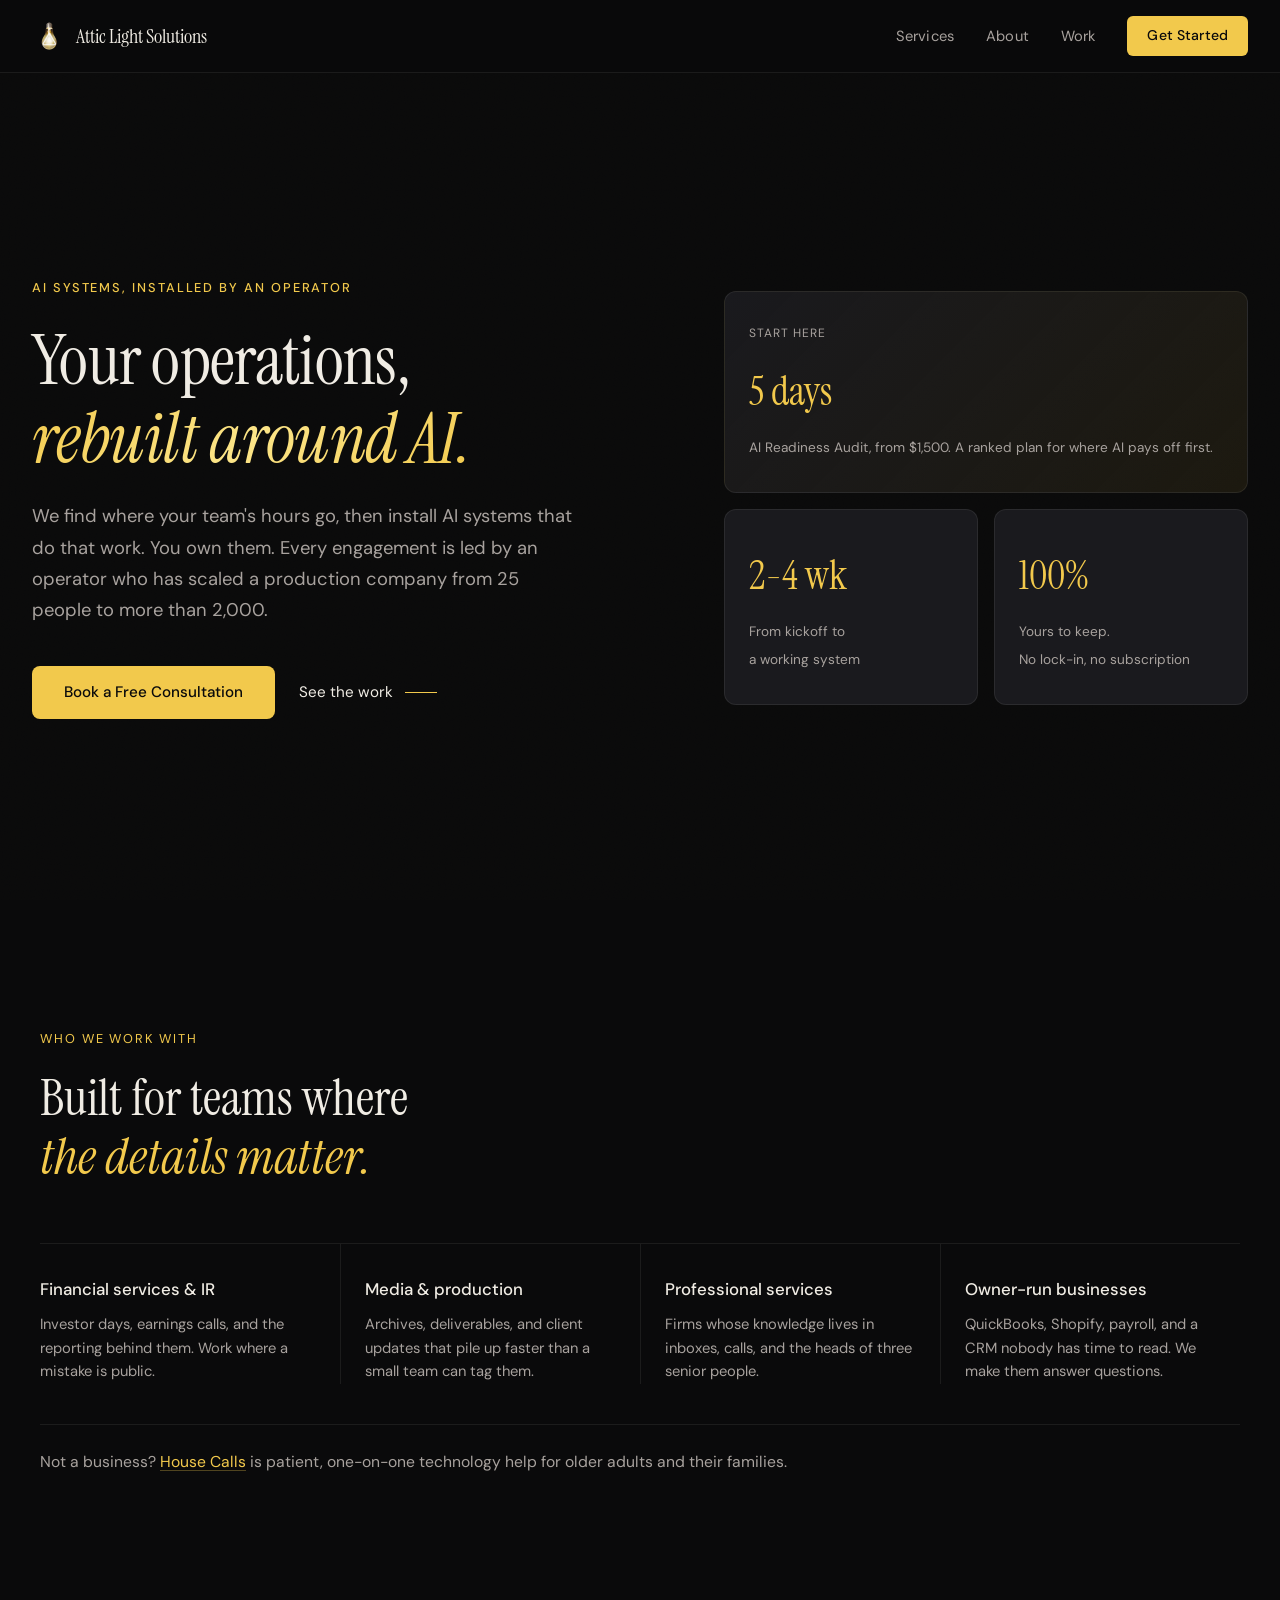
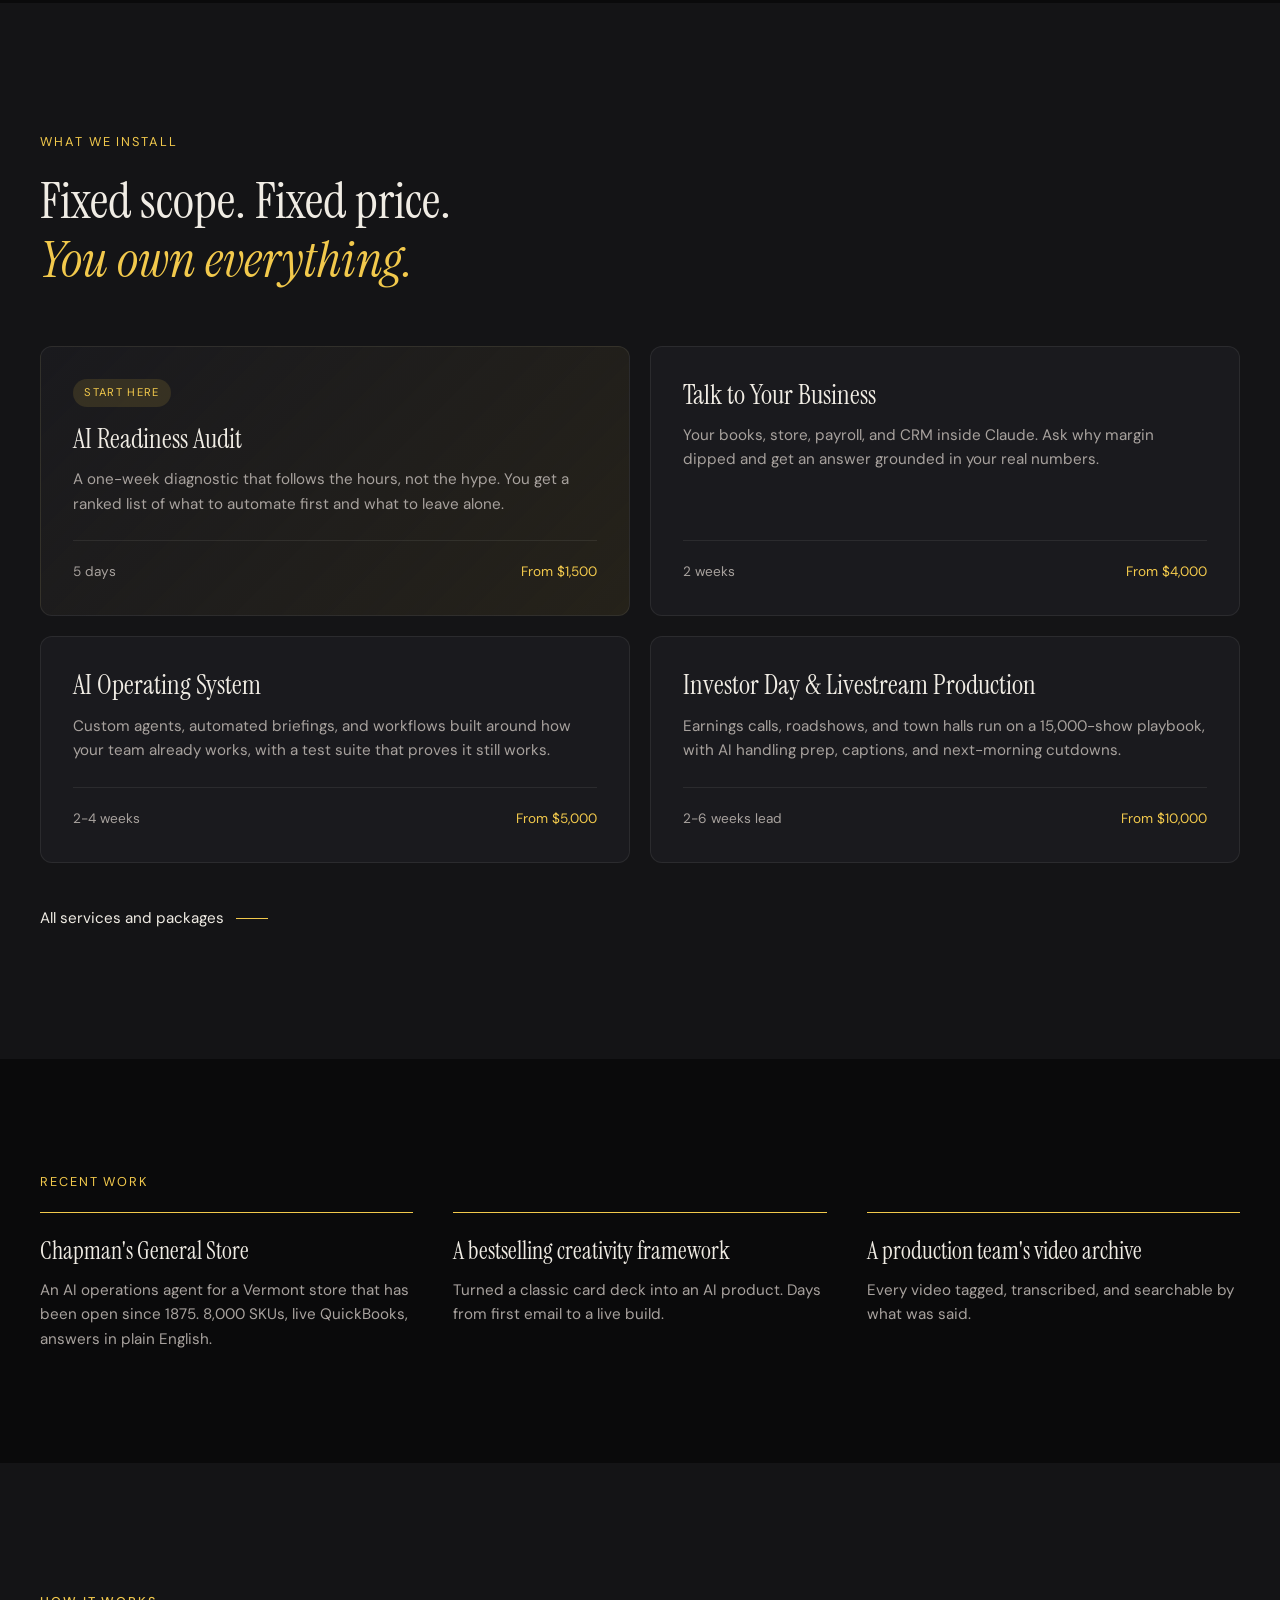
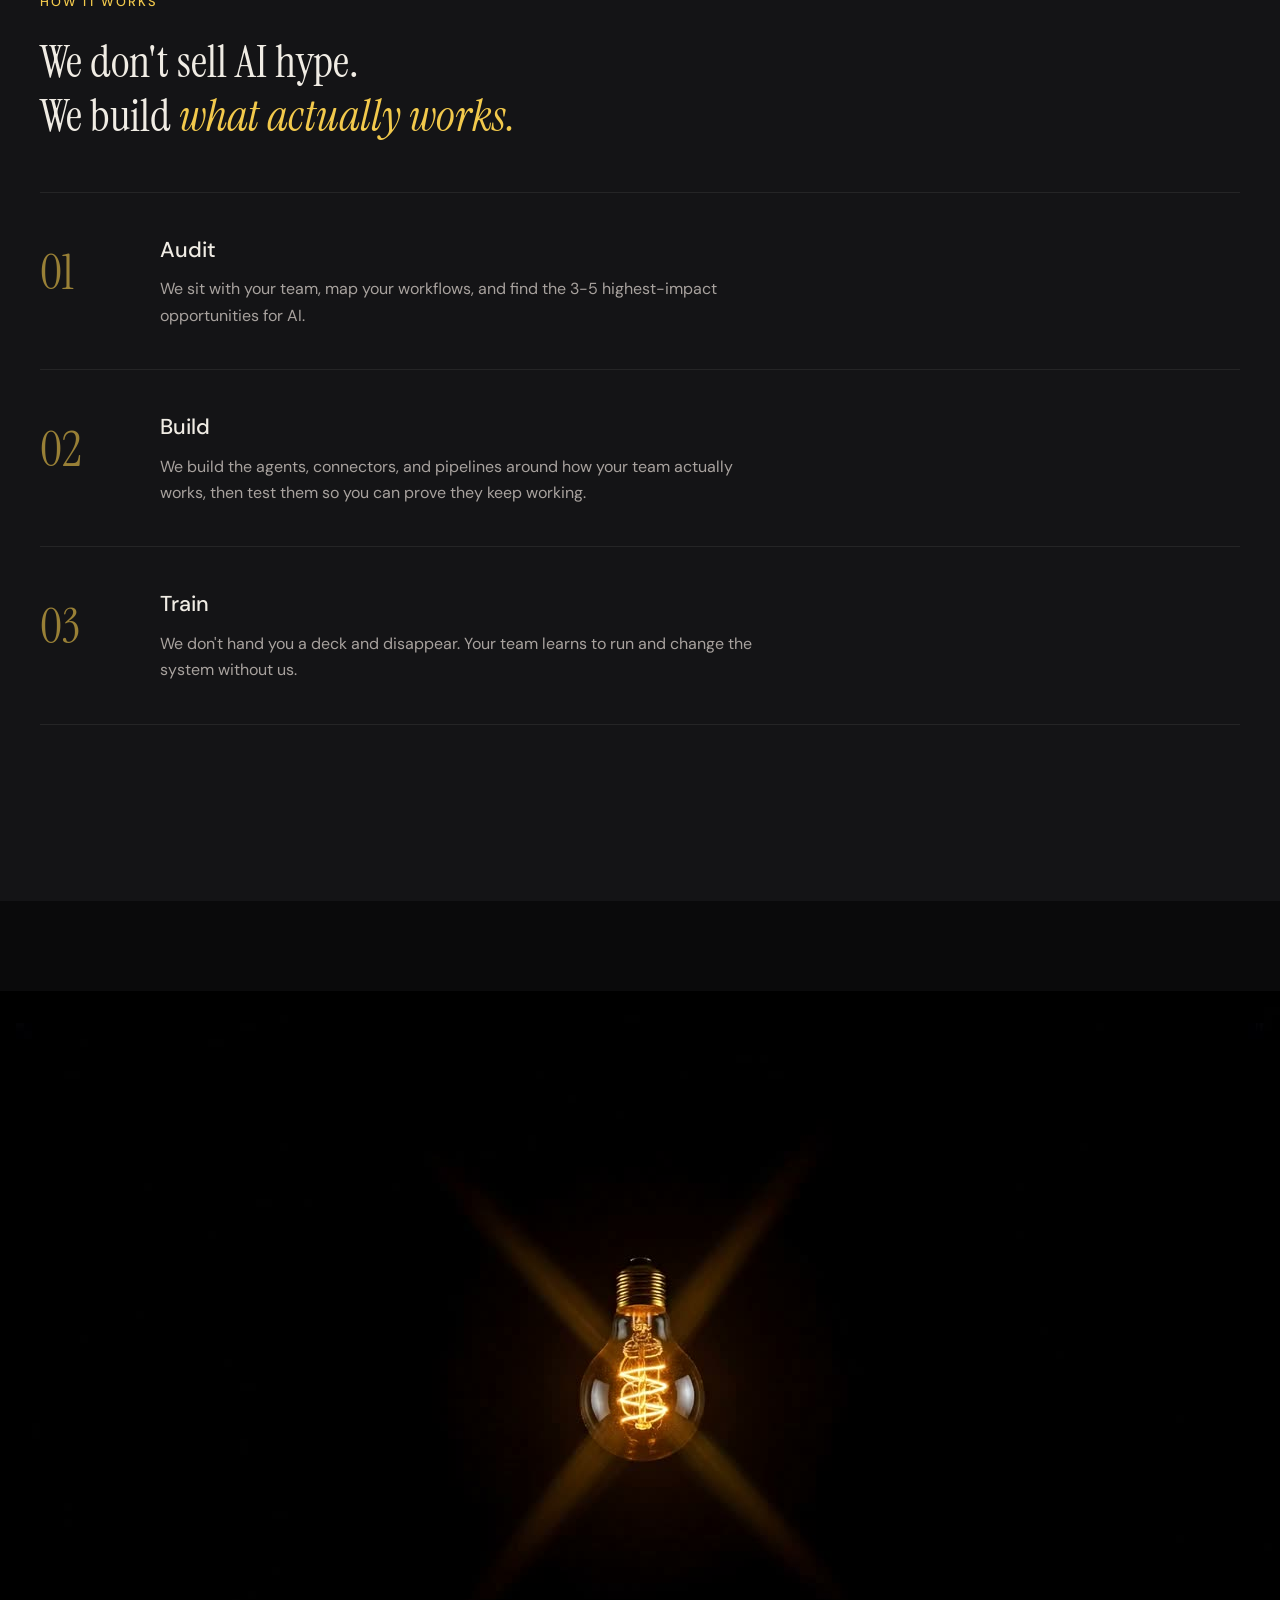
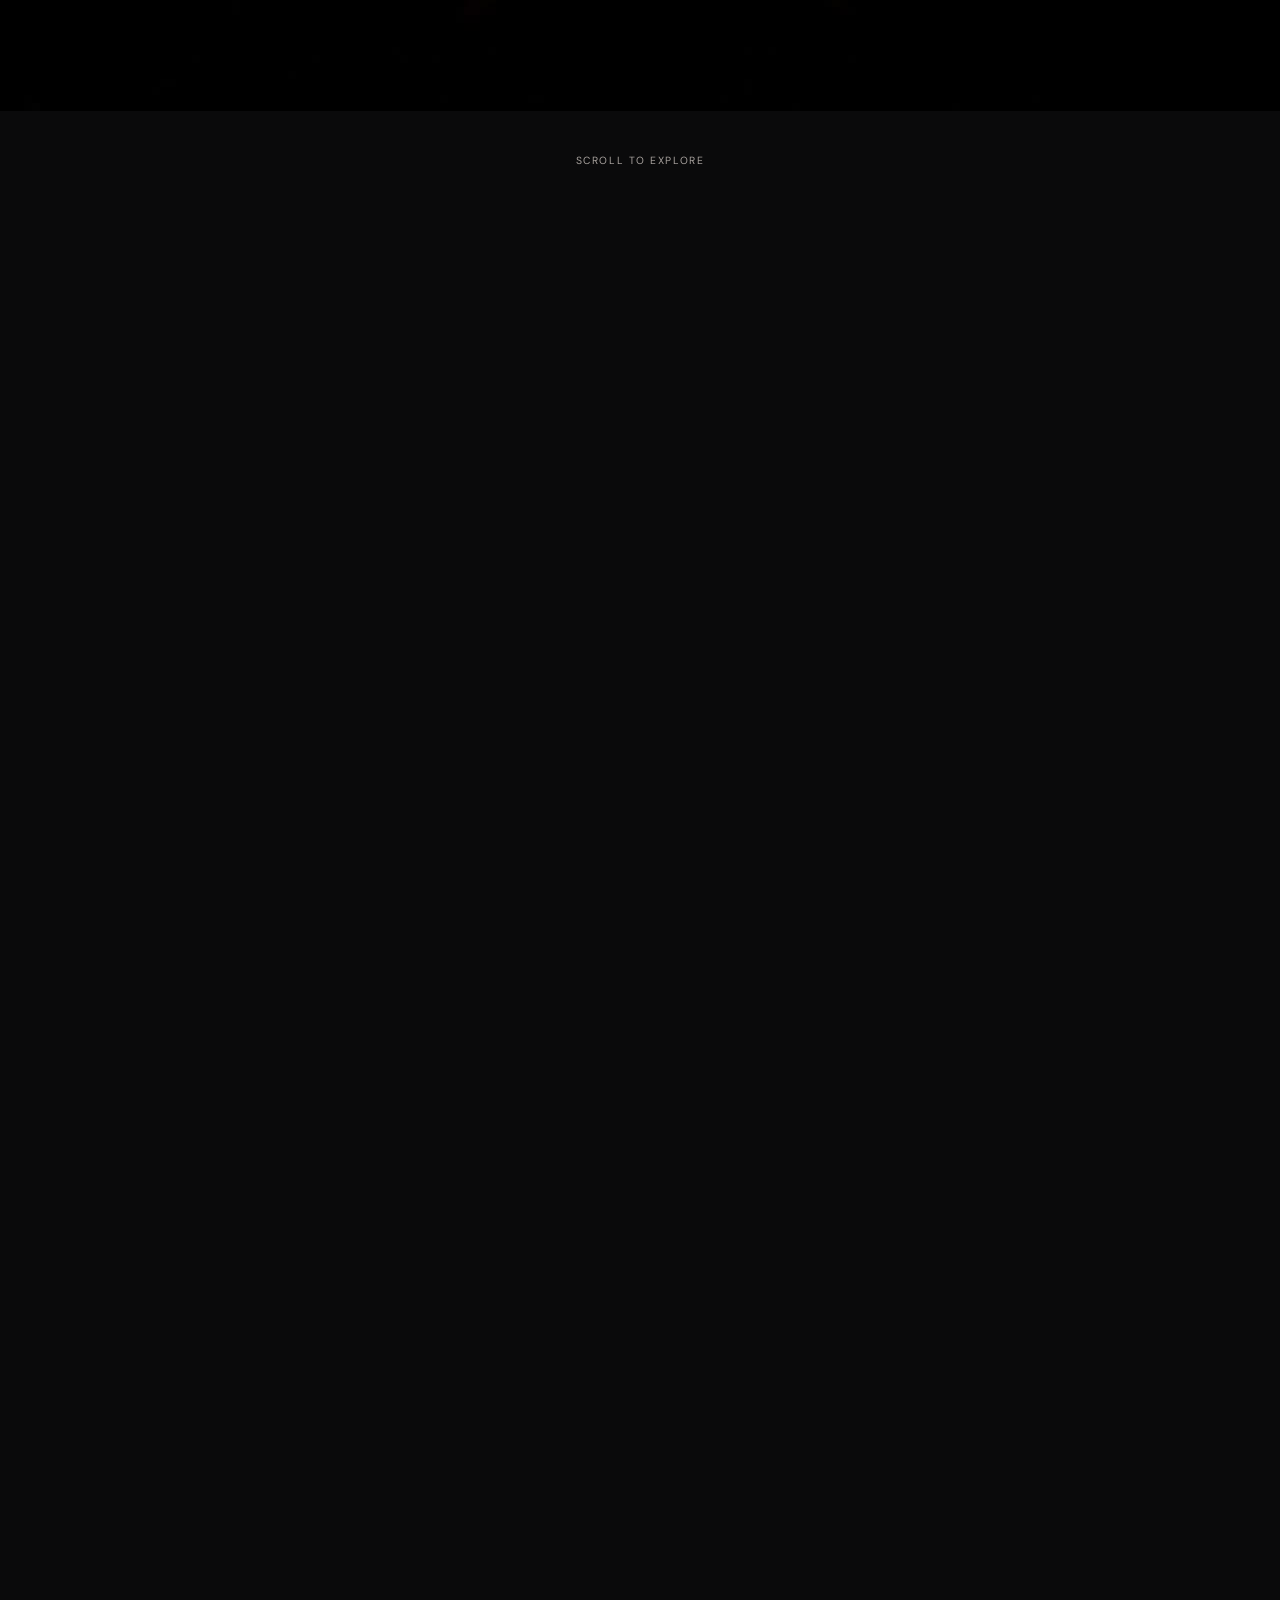
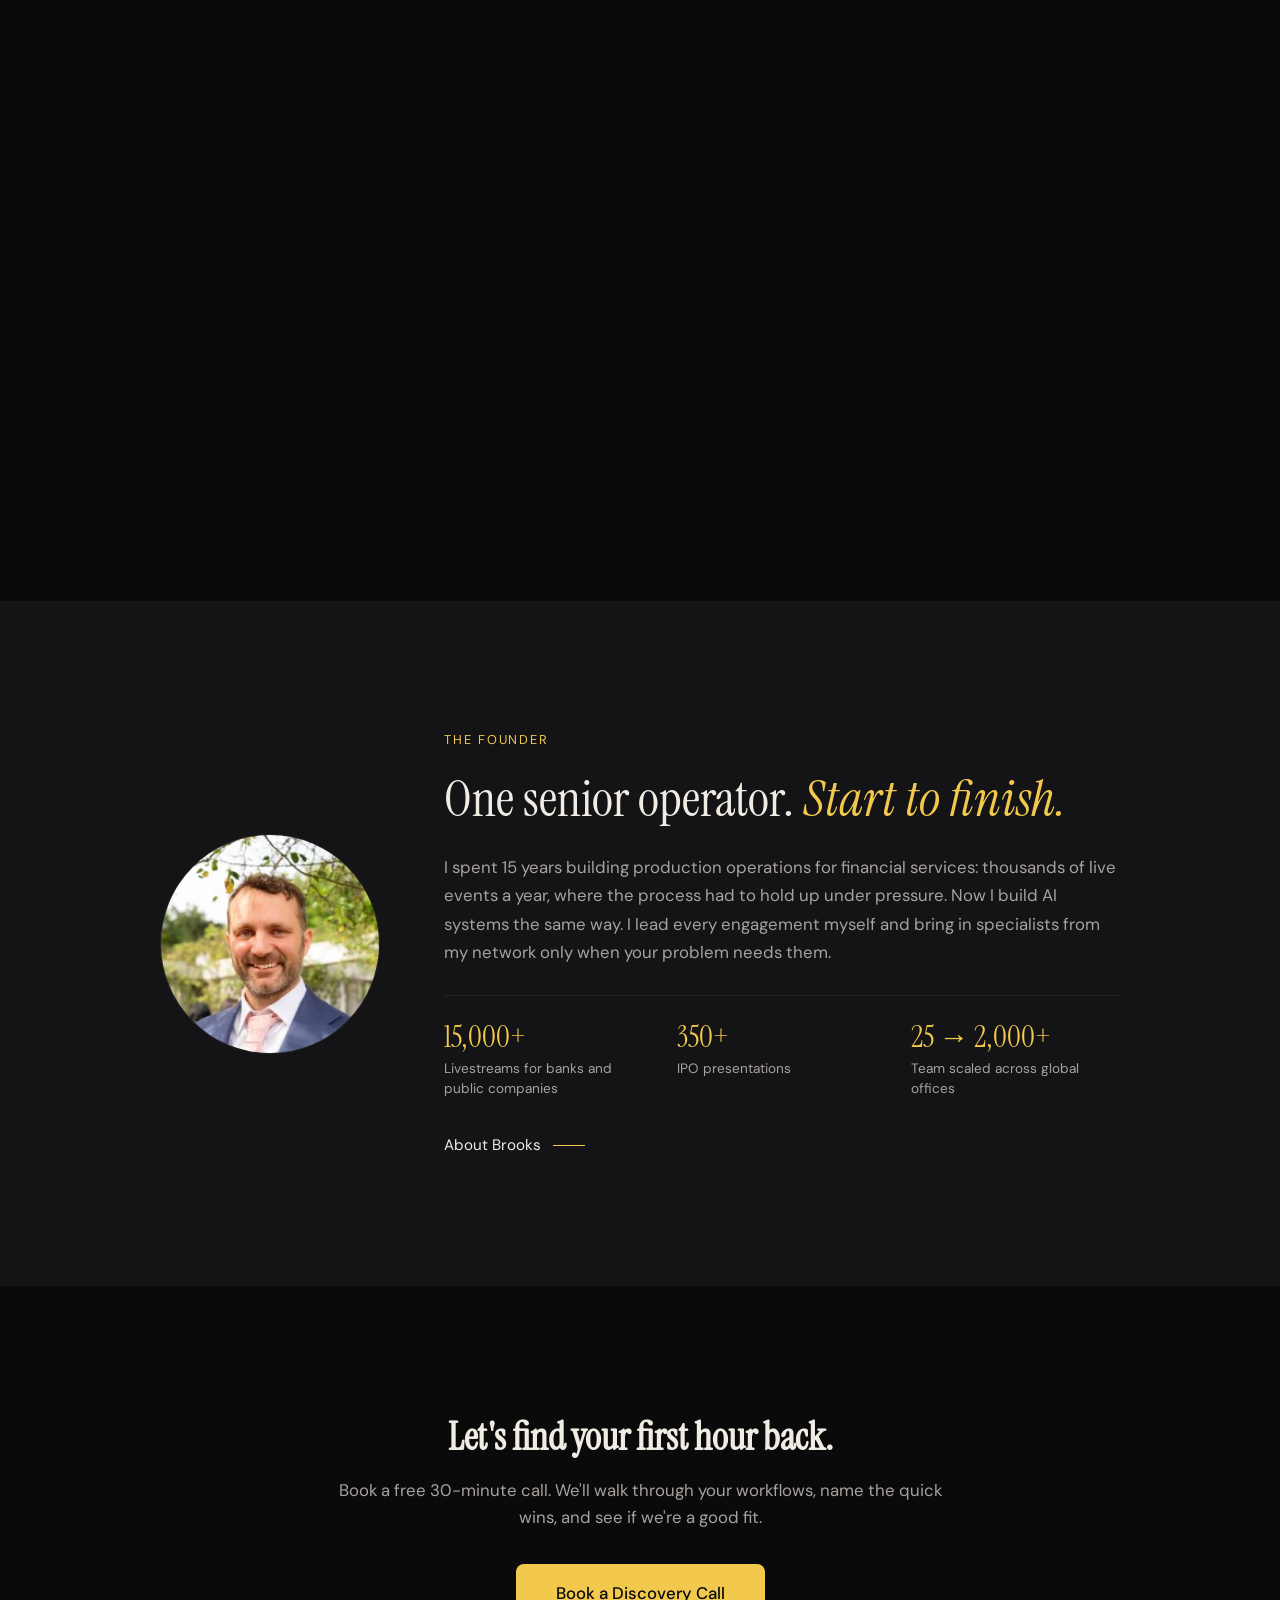
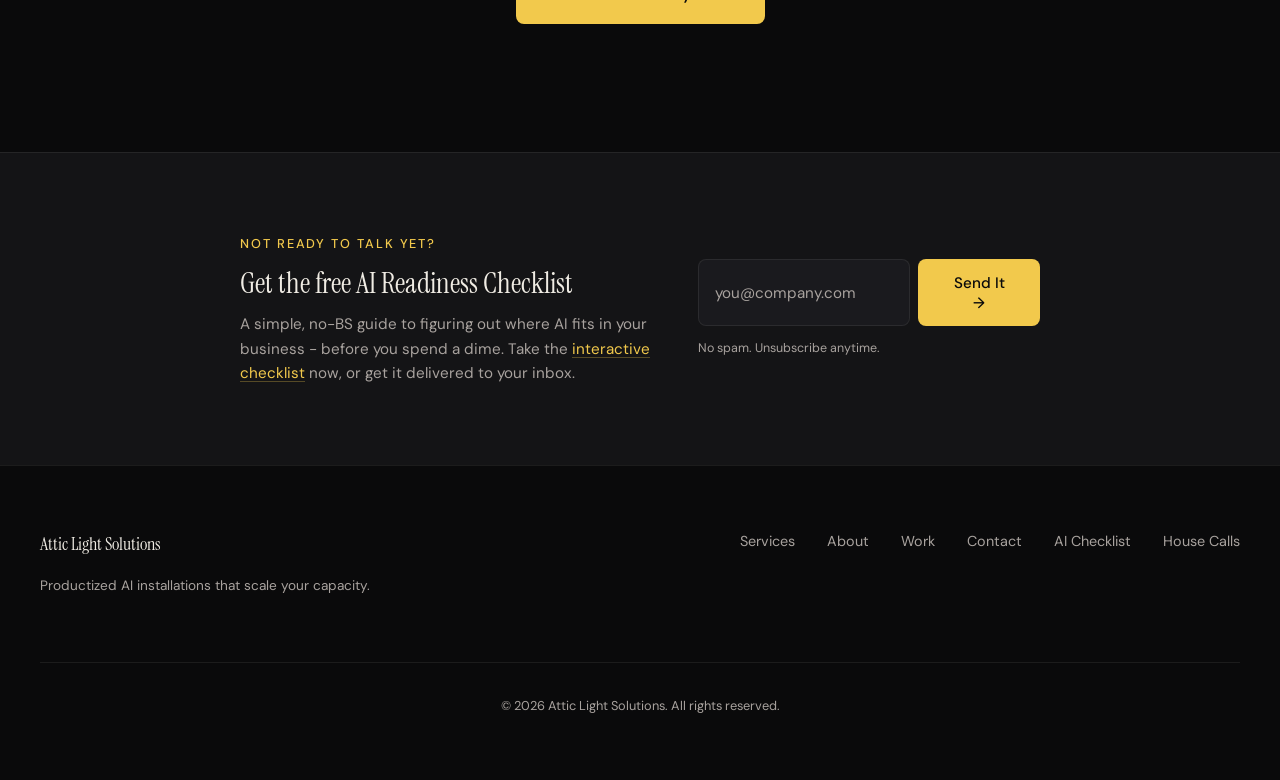
==== commit 4b66d155: "Add House Calls: tech help for older adults and their families New page house-calls.html with its ow" ====
--- a/index.html
+++ b/index.html
@@ -107,6 +107,7 @@
                         <p>QuickBooks, Shopify, payroll, and a CRM nobody has time to read. We make them answer questions.</p>
                     </div>
                 </div>
+                <p class="audience-note">Not a business? <a href="house-calls.html">House Calls</a> is patient, one-on-one technology help for older adults and their families.</p>
             </div>
         </section>
 
@@ -258,6 +259,7 @@
                 <a href="work.html">Work</a>
                 <a href="contact.html">Contact</a>
                 <a href="checklist.html">AI Checklist</a>
+                <a href="house-calls.html">House Calls</a>
             </div>
             <div class="footer-copy">
                 &copy; 2026 Attic Light Solutions. All rights reserved.
--- a/styles.css
+++ b/styles.css
@@ -874,6 +874,7 @@
 .audience-item + .audience-item { padding-left: 1.5rem; border-left: 1px solid var(--border); }
 .audience-item h3 { font-size: 1.05rem; font-weight: 500; margin-bottom: 0.6rem; }
 .audience-item p { color: var(--text-muted); font-size: 0.92rem; line-height: 1.6; }
+.audience-note { margin-top: 2.5rem; padding-top: 1.5rem; border-top: 1px solid var(--border); color: var(--text-muted); font-size: 0.98rem; }
 
 .offers { padding: 8rem 2rem; background: var(--bg-elevated); }
 .offer-grid { display: grid; grid-template-columns: repeat(2, 1fr); gap: 1.25rem; margin-bottom: 2.5rem; }
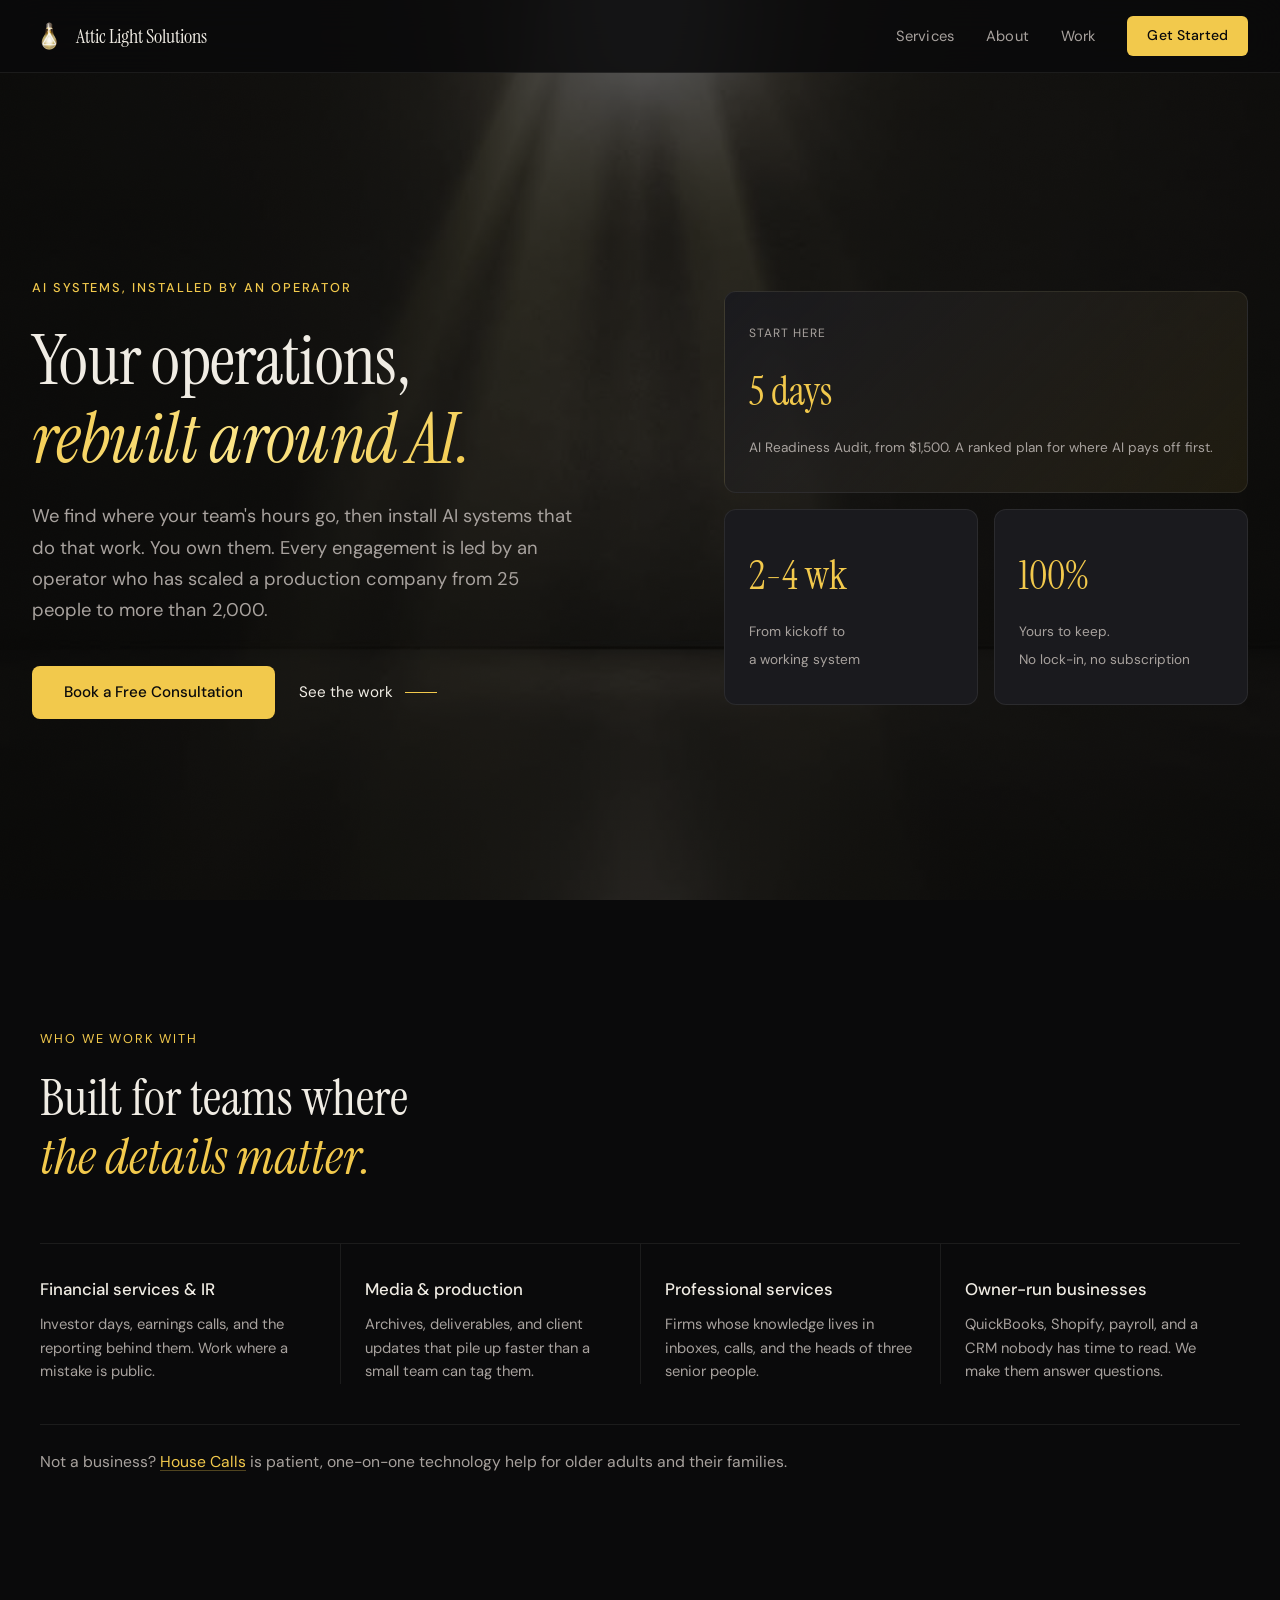
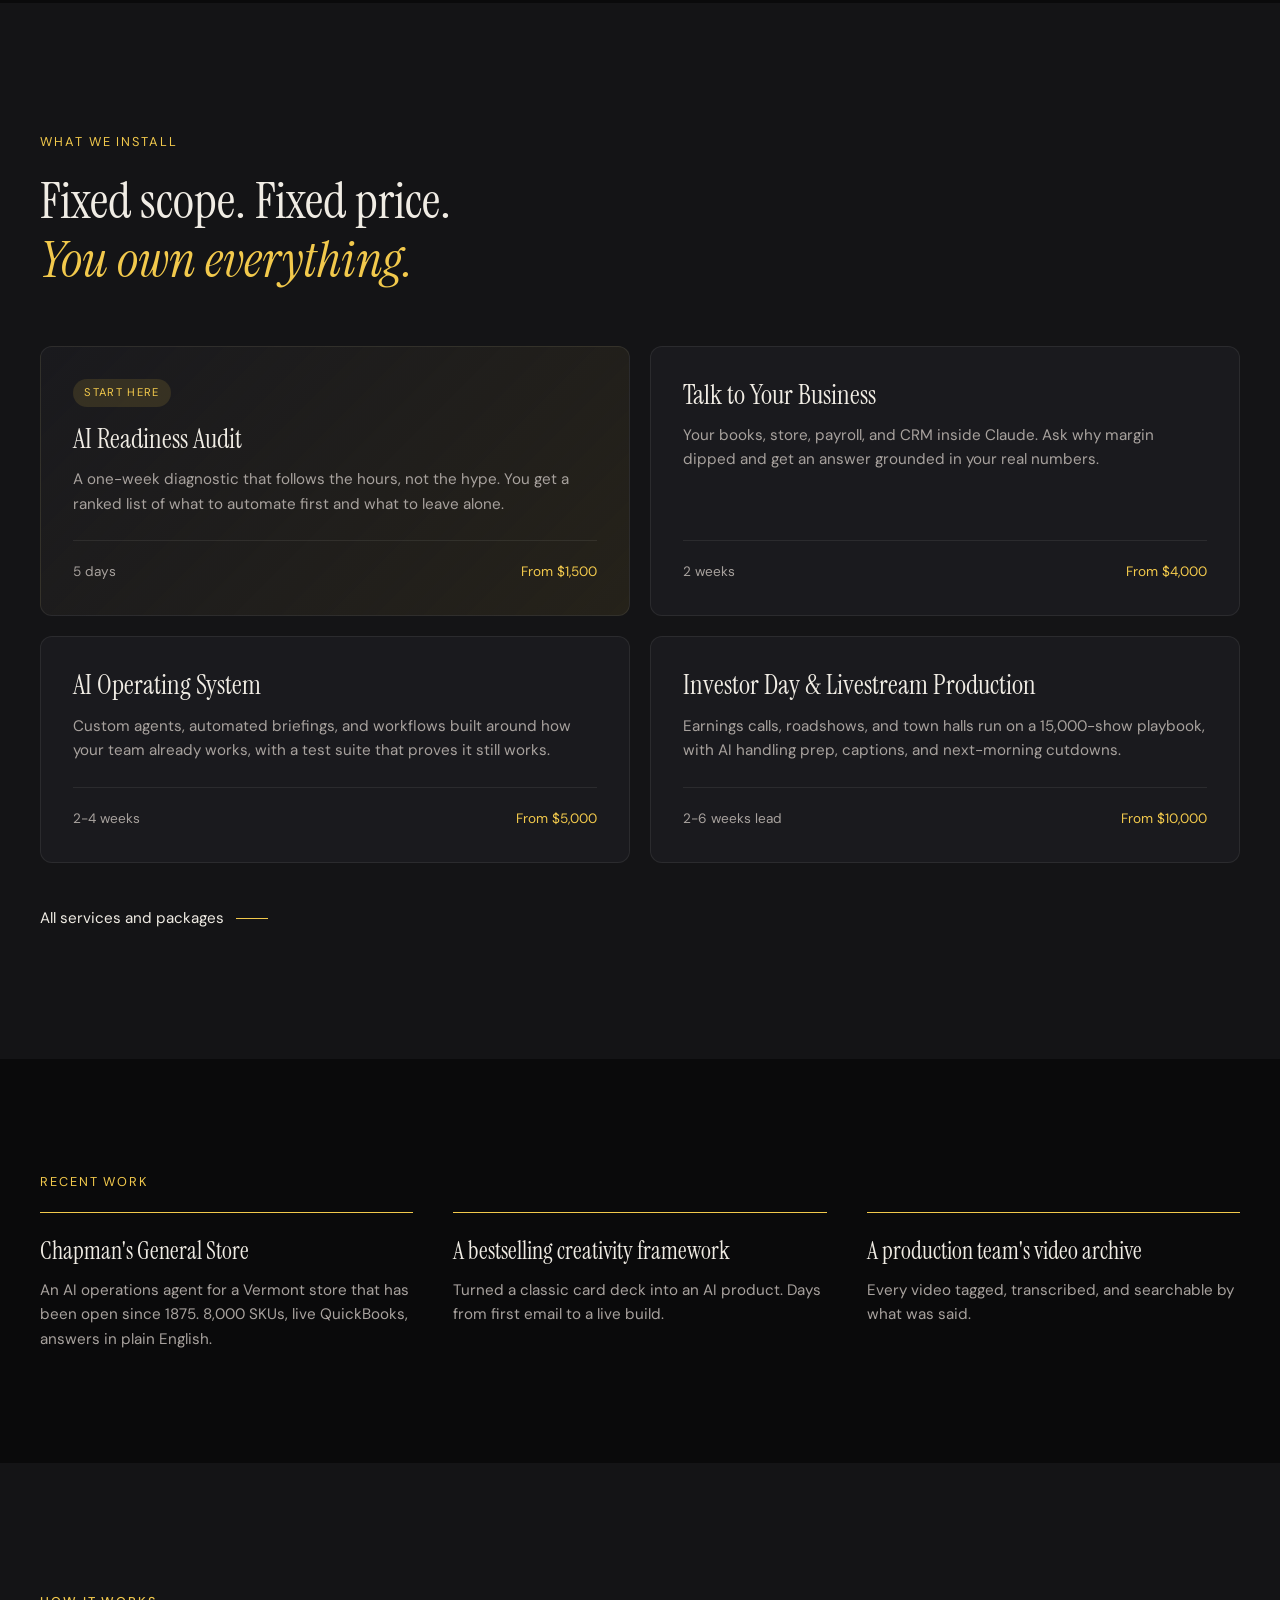
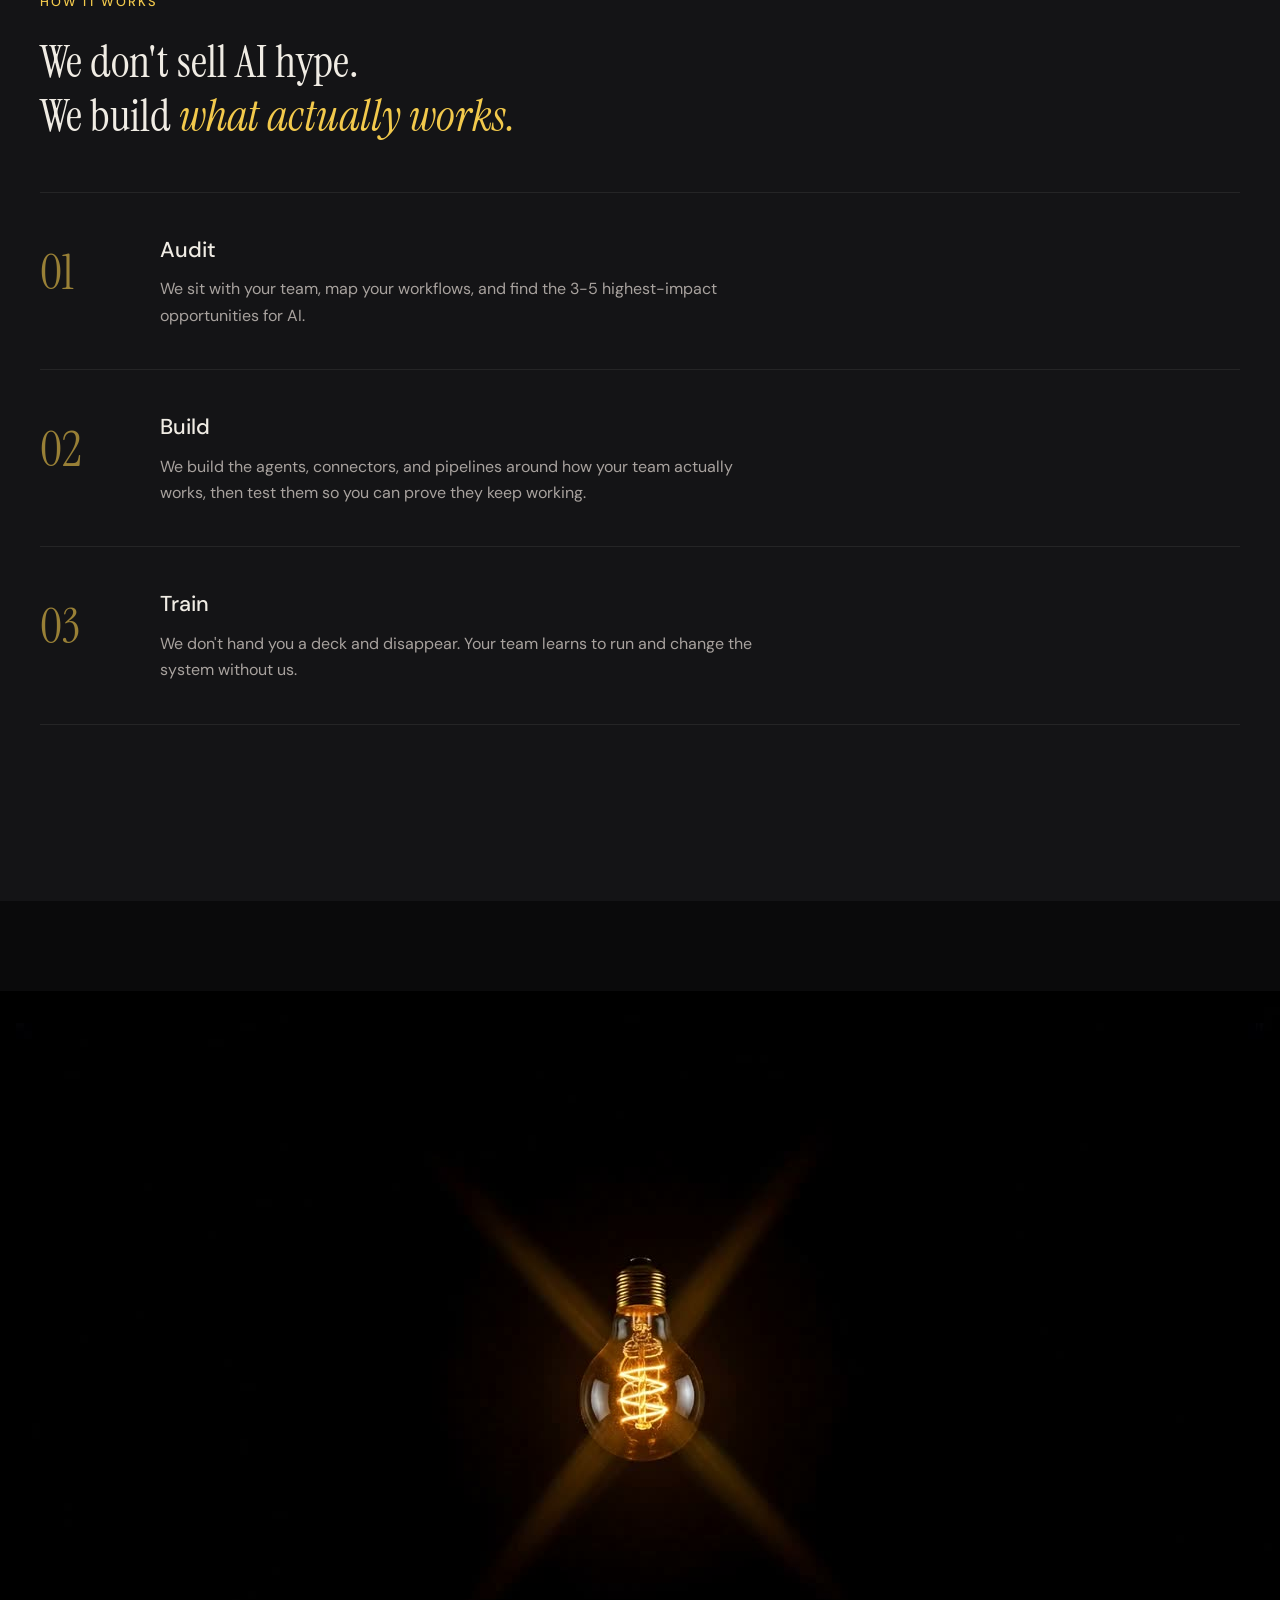
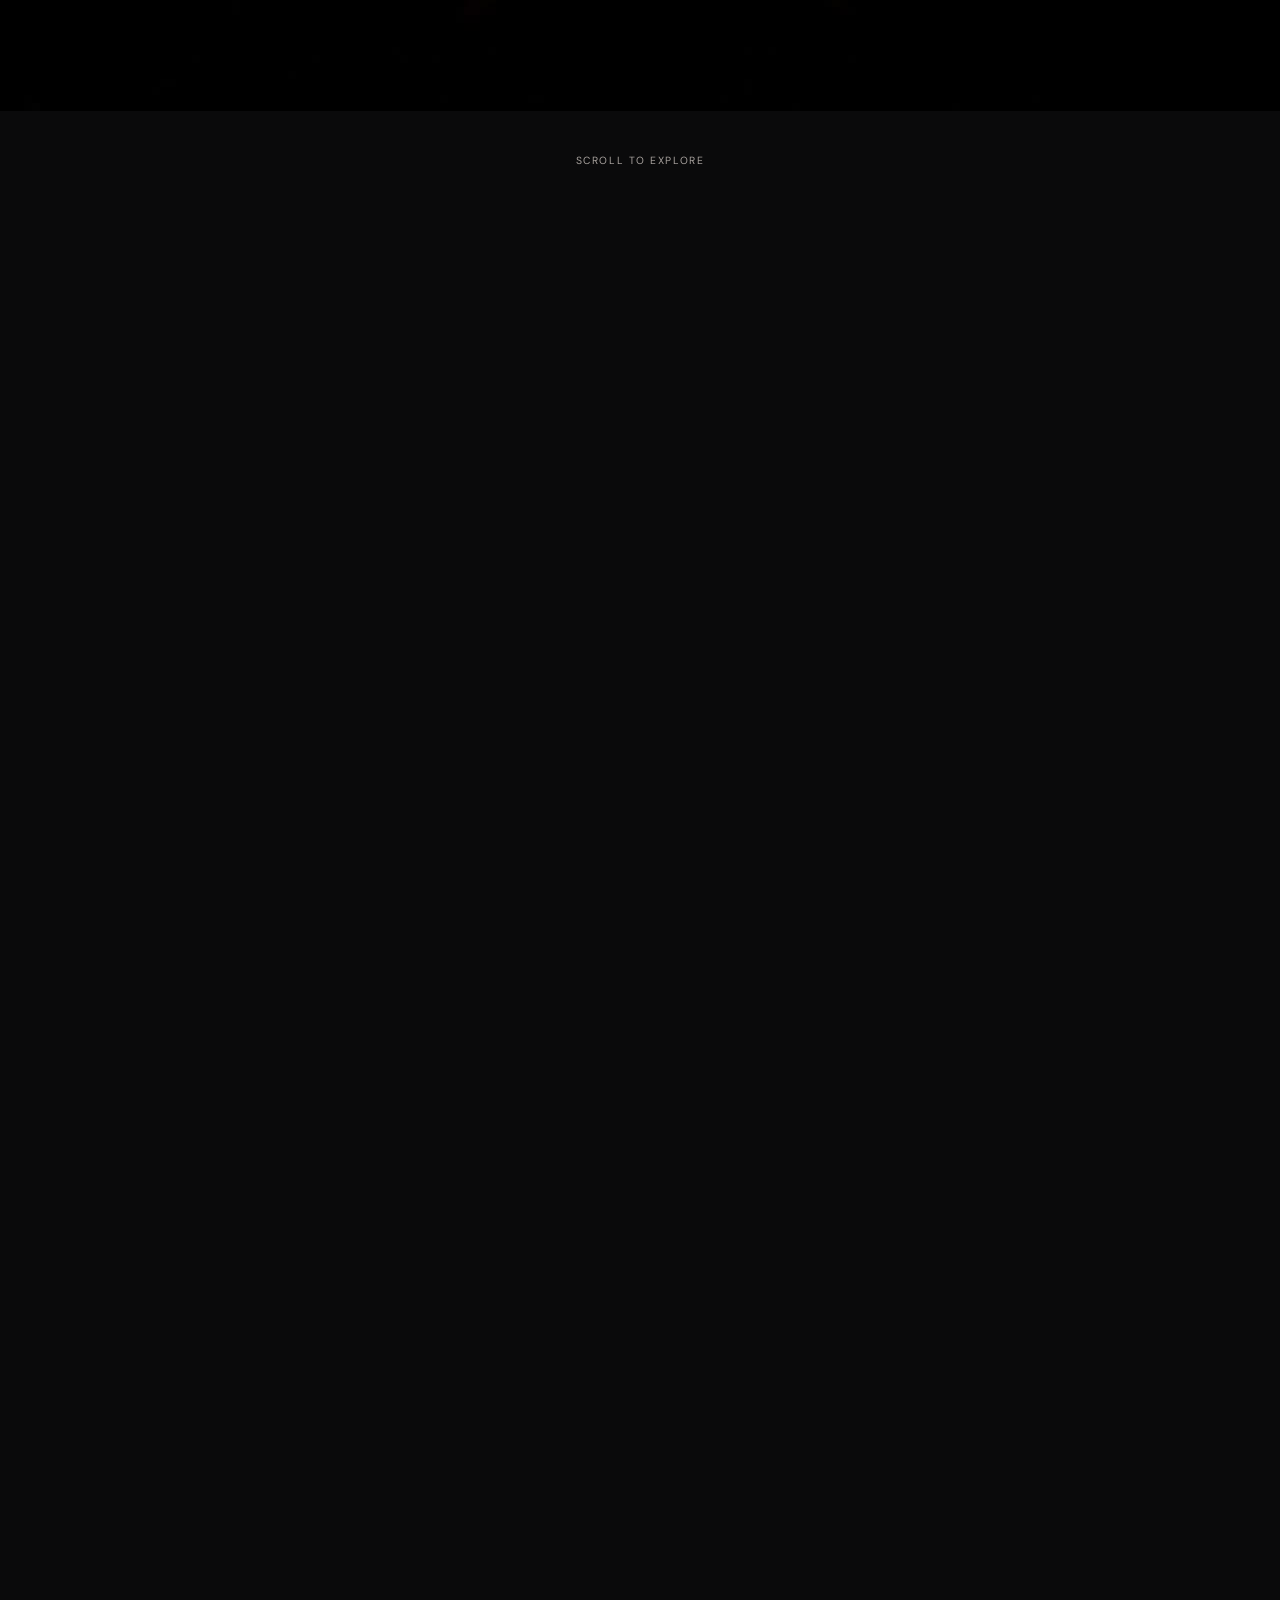
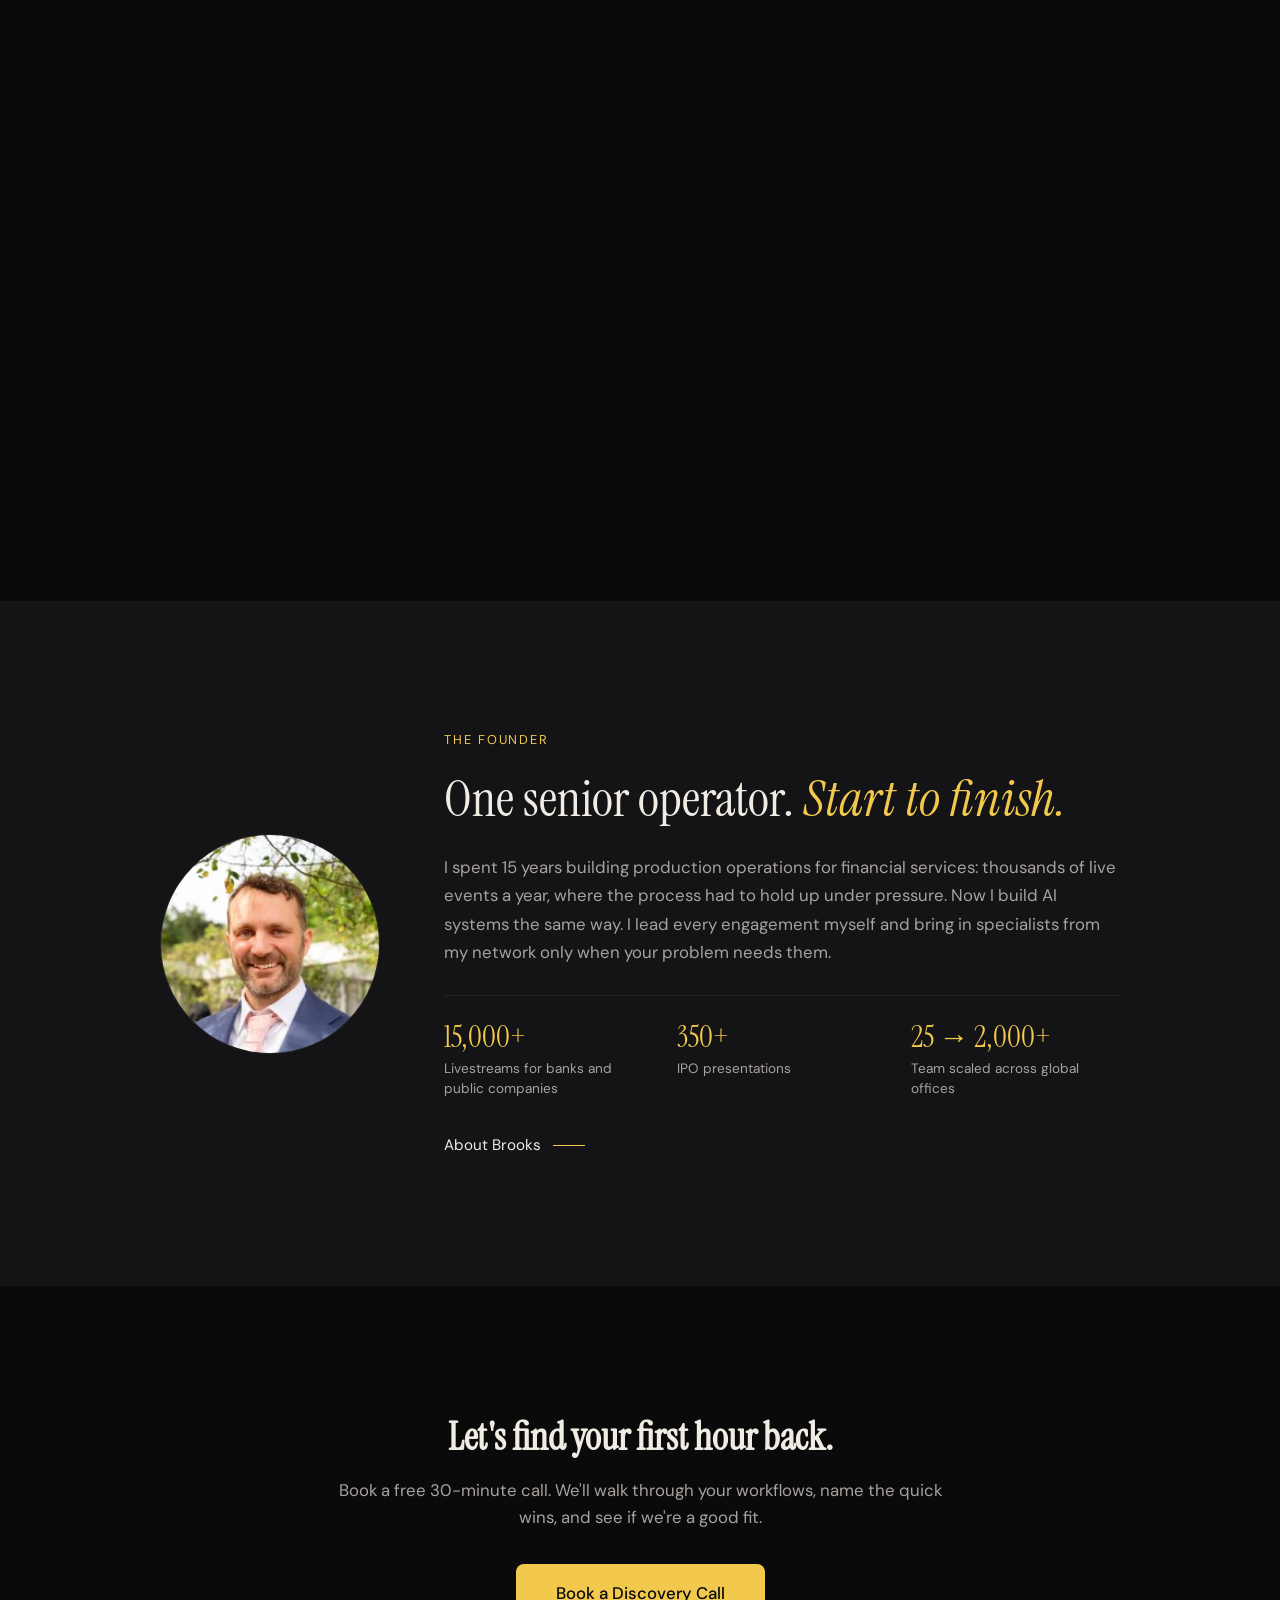
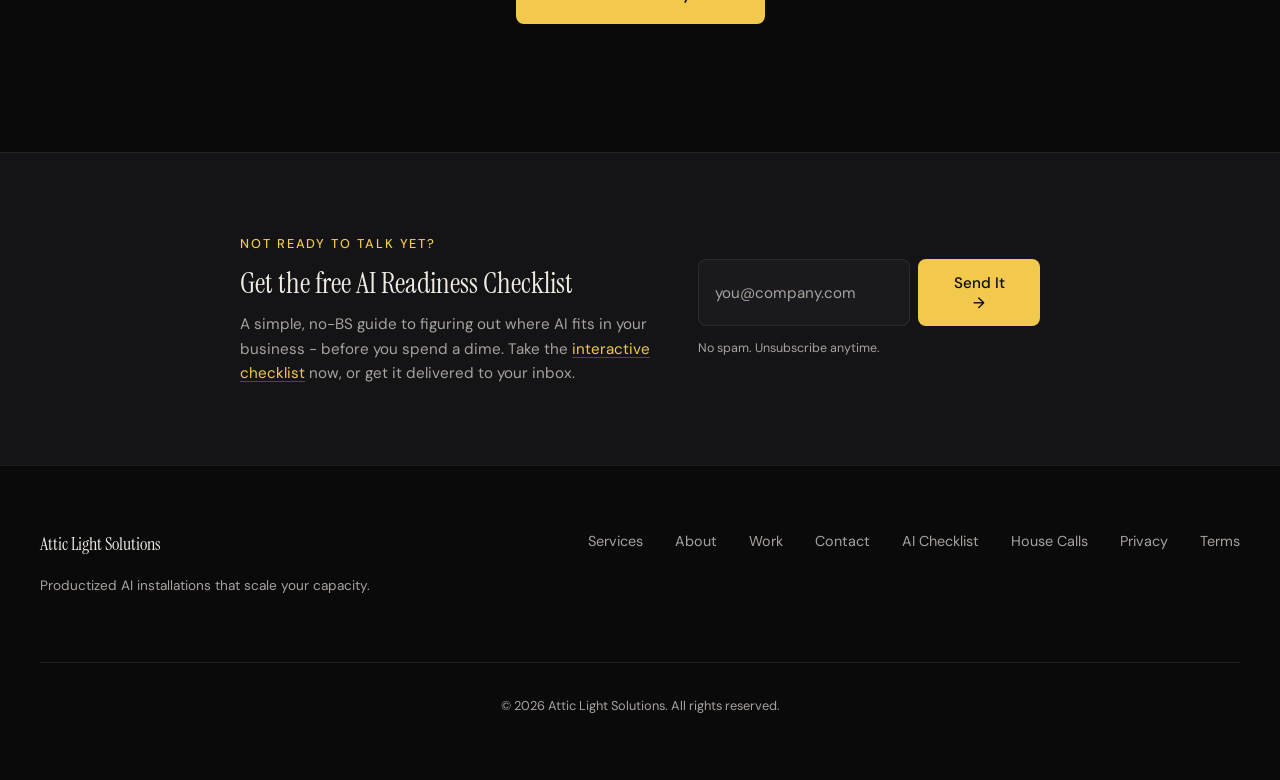
==== commit 0d16ce46: "Site upgrade: faster home page, clearer services page, accessibility and search fixes Speed - Hero v" ====
--- a/index.html
+++ b/index.html
@@ -3,6 +3,7 @@
 <head>
     <meta charset="UTF-8">
     <meta name="viewport" content="width=device-width, initial-scale=1.0">
+    <meta name="theme-color" content="#0a0a0b">
     <title>Attic Light Solutions - AI Systems, Installed by an Operator</title>
     <meta name="description" content="We find where your team's hours go and install AI systems that do that work. Led by an operator who scaled a production company from 25 to 2,000+ people.">
     <link rel="icon" type="image/x-icon" href="favicon.ico">
@@ -21,7 +22,7 @@
     <link rel="preconnect" href="https://fonts.googleapis.com">
     <link rel="preconnect" href="https://fonts.gstatic.com" crossorigin>
     <link href="https://fonts.googleapis.com/css2?family=Instrument+Serif:ital@0;1&family=DM+Sans:ital,opsz,wght@0,9..40,300..700;1,9..40,300..700&display=swap" rel="stylesheet">
-    <link rel="stylesheet" href="styles.css">
+    <link rel="stylesheet" href="styles.css?v=20261113">
     <link rel="canonical" href="https://atticlightsolutions.com/">
 </head>
 <body>
@@ -29,7 +30,7 @@
     <nav class="nav" role="navigation" aria-label="Main navigation">
         <div class="nav-inner">
             <a href="index.html" class="nav-logo">
-                <img src="nav-logo.png" alt="Attic Light Solutions logo">
+                <img src="nav-logo.png" alt="" width="36" height="36">
                 Attic Light Solutions
             </a>
             <div class="nav-links">
@@ -53,9 +54,7 @@
 
     <main id="main">
         <section class="hero hero-video-bg">
-            <video class="hero-video" autoplay muted loop playsinline>
-                <source src="hero-bg.mp4" type="video/mp4">
-            </video>
+            <video class="hero-video" id="heroVideo" muted loop playsinline preload="none" poster="hero-poster.jpg" data-src="hero-bg-720.mp4" aria-hidden="true" tabindex="-1"></video>
             <div class="hero-video-overlay"></div>
             <div class="hero-content">
                 <div class="hero-label">AI systems, installed by an operator</div>
@@ -68,7 +67,7 @@
             </div>
             <div class="hero-visual">
                 <div class="hero-grid">
-                    <a href="services.html" class="grid-card gc-1">
+                    <a href="services.html#audit" class="grid-card gc-1">
                         <span class="gc-kicker">Start here</span>
                         <span class="gc-number">5 days</span>
                         <span class="gc-label">AI Readiness Audit, from $1,500. A ranked plan for where AI pays off first.</span>
@@ -116,23 +115,23 @@
                 <div class="section-label">What we install</div>
                 <h2>Fixed scope. Fixed price.<br><em>You own everything.</em></h2>
                 <div class="offer-grid">
-                    <a href="services.html" class="offer-card offer-start">
+                    <a href="services.html#audit" class="offer-card offer-start">
                         <span class="offer-tag">Start here</span>
                         <h3>AI Readiness Audit</h3>
                         <p>A one-week diagnostic that follows the hours, not the hype. You get a ranked list of what to automate first and what to leave alone.</p>
                         <div class="offer-meta"><span>5 days</span><span>From $1,500</span></div>
                     </a>
-                    <a href="services.html" class="offer-card">
+                    <a href="services.html#talk-to-your-business" class="offer-card">
                         <h3>Talk to Your Business</h3>
                         <p>Your books, store, payroll, and CRM inside Claude. Ask why margin dipped and get an answer grounded in your real numbers.</p>
                         <div class="offer-meta"><span>2 weeks</span><span>From $4,000</span></div>
                     </a>
-                    <a href="services.html" class="offer-card">
+                    <a href="services.html#operating-system" class="offer-card">
                         <h3>AI Operating System</h3>
                         <p>Custom agents, automated briefings, and workflows built around how your team already works, with a test suite that proves it still works.</p>
                         <div class="offer-meta"><span>2-4 weeks</span><span>From $5,000</span></div>
                     </a>
-                    <a href="services.html" class="offer-card">
+                    <a href="services.html#livestream" class="offer-card">
                         <h3>Investor Day &amp; Livestream Production</h3>
                         <p>Earnings calls, roadshows, and town halls run on a 15,000-show playbook, with AI handling prep, captions, and next-morning cutdowns.</p>
                         <div class="offer-meta"><span>2-6 weeks lead</span><span>From $10,000</span></div>
@@ -206,7 +205,7 @@
 
         <section class="founder">
             <div class="founder-inner">
-                <img src="headshot.jpg" alt="Brooks Traendly" class="founder-photo" width="220" height="220" loading="lazy">
+                <img src="headshot.jpg" alt="Brooks Traendly" class="founder-photo" width="220" height="220" loading="lazy" decoding="async">
                 <div class="founder-copy">
                     <div class="section-label">The founder</div>
                     <h2>One senior operator. <em>Start to finish.</em></h2>
@@ -241,7 +240,7 @@
                         <input type="email" id="leadEmail" name="email" placeholder="you@company.com" required aria-label="Email address">
                         <button type="submit" class="btn btn-primary">Send It →</button>
                     </div>
-                    <span class="lead-magnet-note" id="leadNote">No spam. Unsubscribe anytime.</span>
+                    <span class="lead-magnet-note" id="leadNote" aria-live="polite">No spam. Unsubscribe anytime.</span>
                 </form>
             </div>
         </section>
@@ -253,25 +252,18 @@
                 Attic Light Solutions
                 <p class="footer-tagline">Productized AI installations that scale your capacity.</p>
             </div>
-            <div class="footer-links">
-                <a href="services.html">Services</a>
-                <a href="about.html">About</a>
-                <a href="work.html">Work</a>
-                <a href="contact.html">Contact</a>
-                <a href="checklist.html">AI Checklist</a>
-                <a href="house-calls.html">House Calls</a>
-            </div>
+            <div class="footer-links"><a href="services.html">Services</a><a href="about.html">About</a><a href="work.html">Work</a><a href="contact.html">Contact</a><a href="checklist.html">AI Checklist</a><a href="house-calls.html">House Calls</a><a href="privacy.html">Privacy</a><a href="terms.html">Terms</a></div>
             <div class="footer-copy">
                 &copy; 2026 Attic Light Solutions. All rights reserved.
             </div>
         </div>
     </footer>
-    <div class="sticky-cta" id="stickyCta">
+    <aside class="sticky-cta" id="stickyCta" aria-label="Book a call">
         <div class="sticky-cta-inner">
             <span>Ready to automate your workflows?</span>
             <a href="contact.html" class="btn btn-primary btn-sm">Book a Free Call</a>
         </div>
-    </div>
+    </aside>
     <script type="application/ld+json">
     {
         "@context": "https://schema.org",
@@ -285,9 +277,24 @@
         "serviceType": ["AI Consulting", "Workflow Automation", "AI Implementation", "Business Process Optimization"],
         "email": "hello@atticlightsolutions.com",
         "url": "https://atticlightsolutions.com",
-        "logo": "logo.png",
+        "logo": "https://atticlightsolutions.com/logo.png",
+        "image": "https://atticlightsolutions.com/og-image.png",
         "sameAs": []
     }
+    </script>
+    <script>
+    // Hero film: the poster shows first. The video loads only on larger screens,
+    // and never for people who asked for reduced motion or data saving.
+    (function () {
+        var v = document.getElementById('heroVideo');
+        if (!v) return;
+        var reduced = window.matchMedia && window.matchMedia('(prefers-reduced-motion: reduce)').matches;
+        var saver = navigator.connection && navigator.connection.saveData;
+        if (reduced || saver || window.innerWidth < 768) return;
+        v.src = v.getAttribute('data-src');
+        var p = v.play();
+        if (p && p.catch) p.catch(function () {});
+    })();
     </script>
     <script>
     // Scroll-driven frame animation
--- a/styles.css
+++ b/styles.css
@@ -281,7 +281,7 @@
 .sb-detail strong { font-size: 0.75rem; text-transform: uppercase; letter-spacing: 0.1em; color: var(--text-muted); }
 .sb-detail span { font-size: 1.1rem; font-weight: 500; }
 .sb-includes { border-top: 1px solid var(--border); padding-top: 1.5rem; }
-.sb-includes h4 { font-size: 0.85rem; text-transform: uppercase; letter-spacing: 0.1em; color: var(--text-muted); margin-bottom: 1rem; }
+.sb-includes h3, .sb-includes h4 { font-size: 0.85rem; text-transform: uppercase; letter-spacing: 0.1em; color: var(--text-muted); margin-bottom: 1rem; }
 .sb-includes ul { display: grid; grid-template-columns: 1fr 1fr; gap: 0.5rem; }
 .sb-includes li { color: var(--text-muted); font-size: 0.95rem; padding-left: 1.25rem; position: relative; }
 .sb-includes li::before { content: '→'; position: absolute; left: 0; color: var(--accent); }
@@ -295,7 +295,7 @@
     background: var(--bg-elevated); border: 1px solid var(--border);
     border-radius: 12px; padding: 2rem; margin-bottom: 1.5rem;
 }
-.about-card h4 { font-size: 0.85rem; text-transform: uppercase; letter-spacing: 0.1em; color: var(--accent); margin-bottom: 1rem; }
+.about-card h3, .about-card h4 { font-size: 0.85rem; text-transform: uppercase; letter-spacing: 0.1em; color: var(--accent); margin-bottom: 1rem; }
 .about-card li { color: var(--text-muted); font-size: 0.95rem; padding: 0.4rem 0; padding-left: 1.25rem; position: relative; }
 .about-card li::before { content: '◈'; position: absolute; left: 0; color: var(--accent); font-size: 0.7rem; top: 0.55rem; }
 .tool-tags { display: flex; flex-wrap: wrap; gap: 0.5rem; }
@@ -409,7 +409,7 @@
     background: var(--bg-elevated); border: 1px solid var(--border);
     border-radius: 12px; padding: 2rem; margin-bottom: 1.5rem;
 }
-.contact-card h4 { font-size: 0.85rem; text-transform: uppercase; letter-spacing: 0.1em; color: var(--accent); margin-bottom: 1rem; }
+.contact-card h2, .contact-card h4 { font-size: 0.85rem; text-transform: uppercase; letter-spacing: 0.1em; color: var(--accent); margin-bottom: 1rem; }
 .contact-card ol { padding-left: 0; counter-reset: steps; }
 .contact-card li { color: var(--text-muted); font-size: 0.95rem; padding: 0.5rem 0 0.5rem 2rem; position: relative; counter-increment: steps; }
 .contact-card li::before { content: counter(steps); position: absolute; left: 0; color: var(--accent); font-family: var(--serif); font-size: 1.1rem; }
@@ -931,3 +931,29 @@
 .founder-stats div { color: var(--text-muted); font-size: 0.85rem; line-height: 1.45; }
 .founder-stats span { display: block; font-family: var(--serif); font-size: 1.9rem; color: var(--accent); line-height: 1.1; margin-bottom: 0.35rem; }
 @media (max-width: 600px) { .founder-stats { grid-template-columns: 1fr; gap: 1rem; } }
+
+/* ===== SERVICES: jump menu, groups, package prices ===== */
+.svc-jump { padding: 0 2rem 1rem; }
+.svc-jump-inner { max-width: var(--max-w); margin: 0 auto; display: flex; flex-wrap: wrap; align-items: center; gap: 0.5rem; }
+.svc-jump-inner span { font-size: 0.78rem; text-transform: uppercase; letter-spacing: 0.14em; color: var(--text-muted); margin-right: 0.5rem; }
+.svc-jump-inner a { display: inline-flex; align-items: center; min-height: 40px; padding: 0.35rem 0.95rem; border: 1px solid var(--border); border-radius: 100px; color: var(--text); font-size: 0.88rem; text-decoration: none; transition: border-color 0.2s, color 0.2s; }
+.svc-jump-inner a:hover { border-color: var(--accent); color: var(--accent); }
+.sb-group { margin: 3.5rem 0 1.25rem; padding-bottom: 0.9rem; border-bottom: 1px solid var(--border); color: var(--text-muted); font-size: 0.98rem; }
+.sb-group:first-child { margin-top: 0.5rem; }
+.sb-group span { display: block; font-family: var(--serif); font-size: 1.9rem; color: var(--text); line-height: 1.2; margin-bottom: 0.2rem; }
+.service-block, #packages { scroll-margin-top: 96px; }
+.pc-price { font-family: var(--serif); font-size: 2.2rem; color: var(--accent); line-height: 1.1; margin-bottom: 0.6rem; }
+.hero-video { background: #0a0a0b; }
+@media (max-width: 768px) {
+    .svc-jump { padding: 0 1rem 0.5rem; }
+    .svc-jump-inner a { font-size: 0.85rem; }
+}
+
+/* ===== PHONES: give card text the full width ===== */
+@media (max-width: 600px) {
+    .services-detail, .case-studies { padding-left: 1rem; padding-right: 1rem; }
+    .service-block, .case-card { padding: 1.75rem 1.35rem; border-radius: 14px; }
+    .problem-card { padding: 1.75rem 1.35rem; }
+    .about-card, .contact-card { padding: 1.5rem 1.35rem; }
+    .sb-group span { font-size: 1.6rem; }
+}
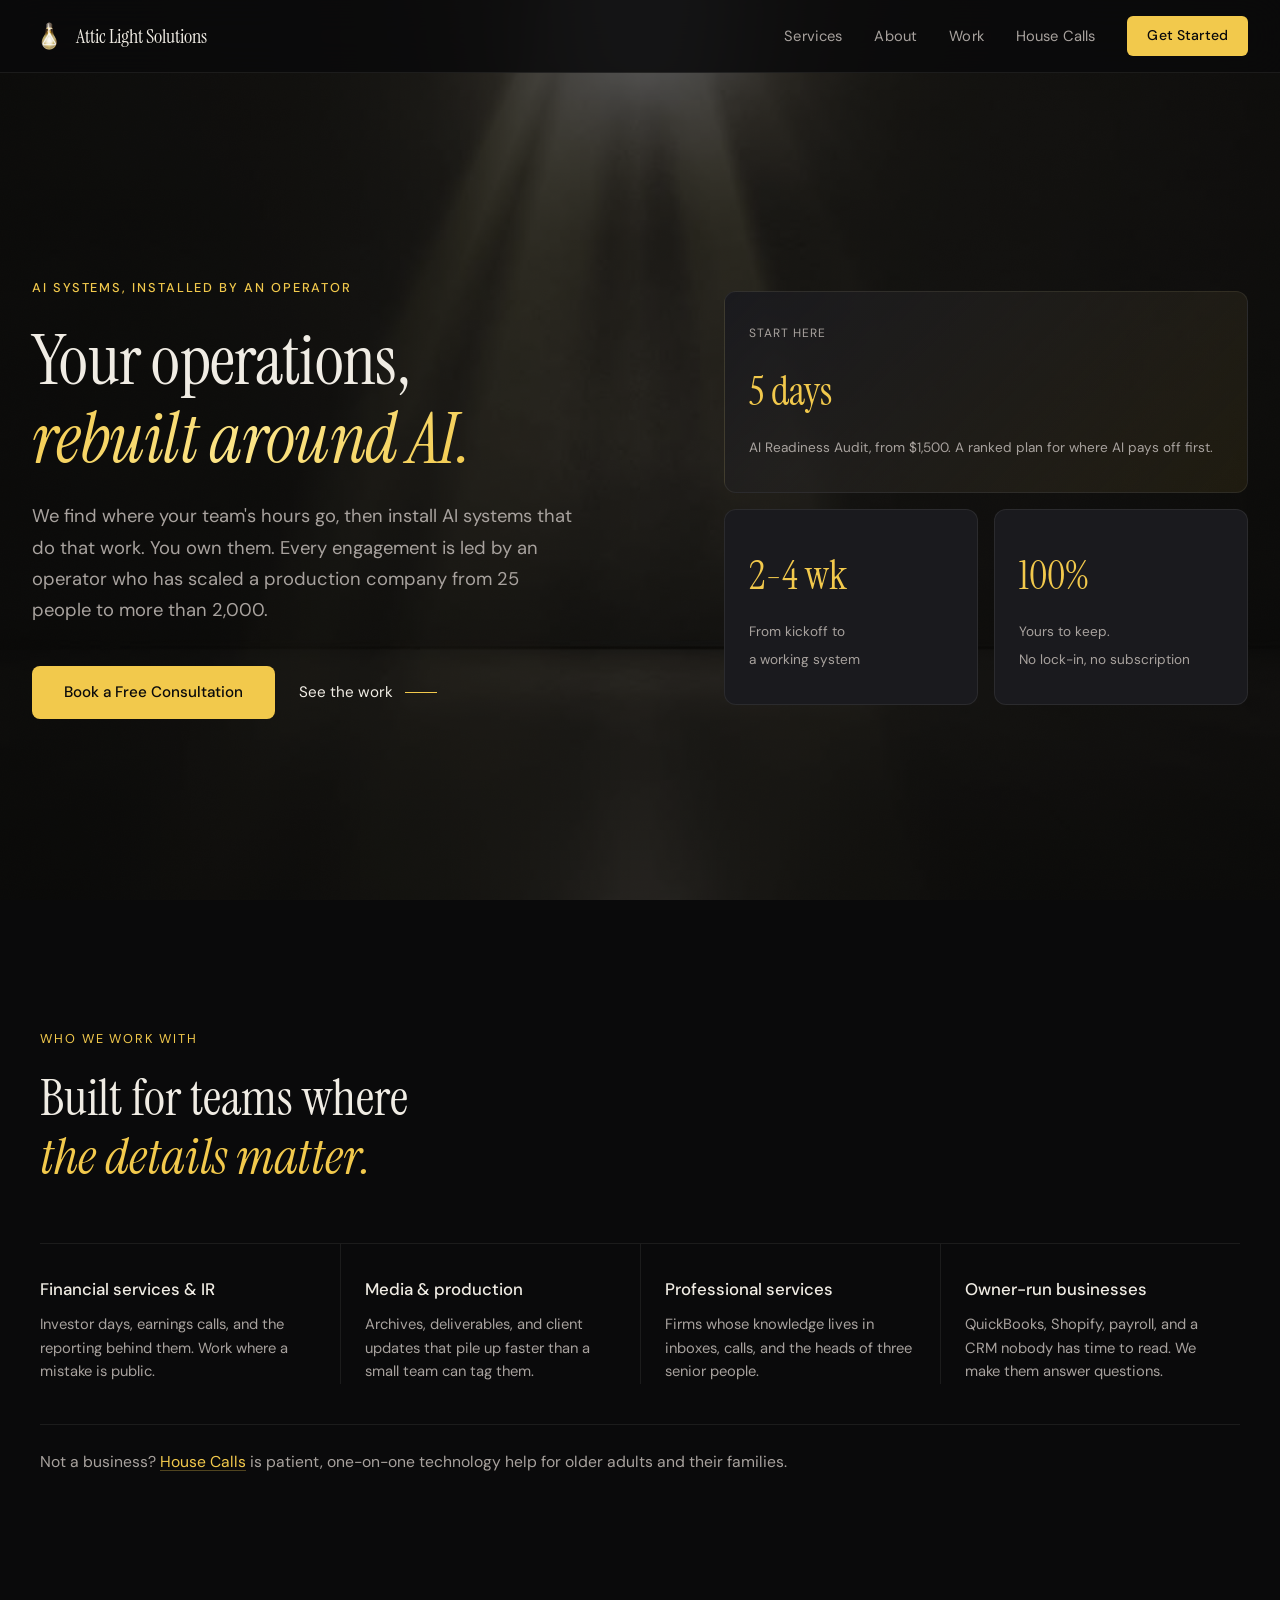
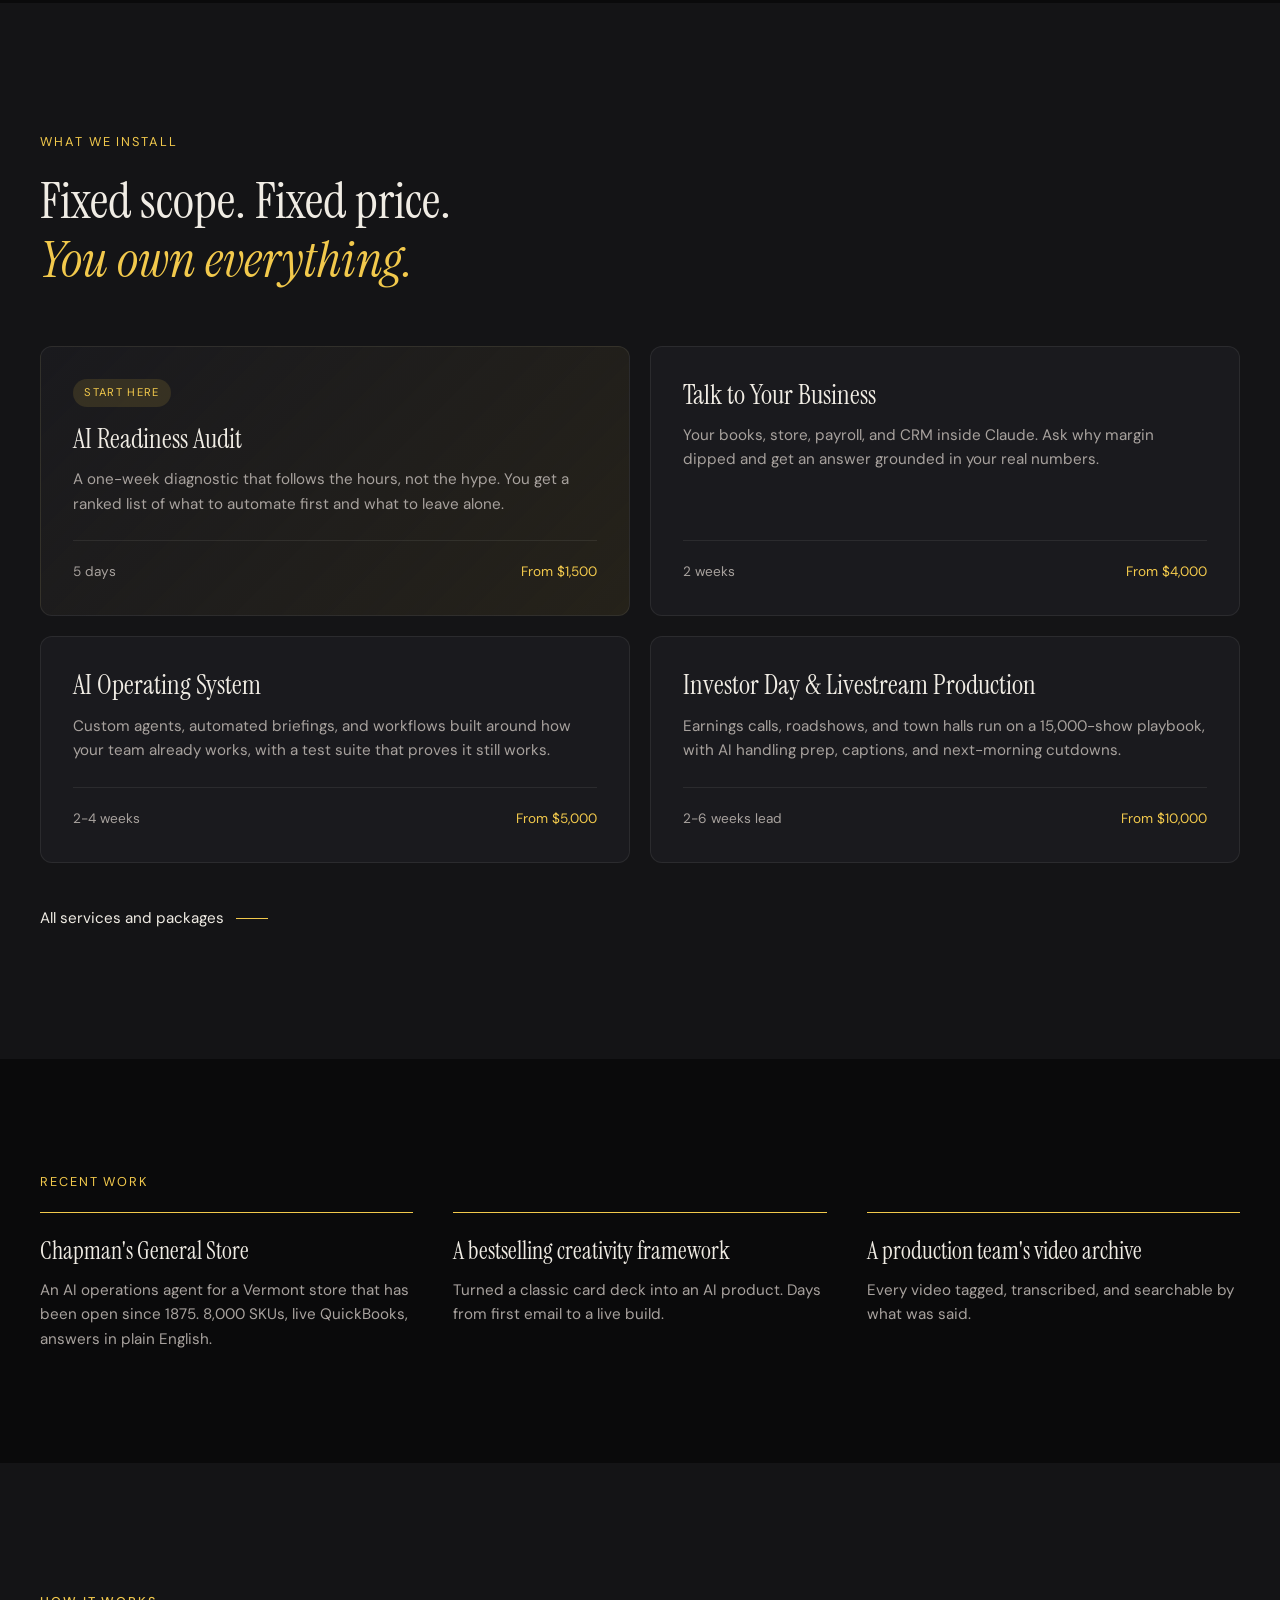
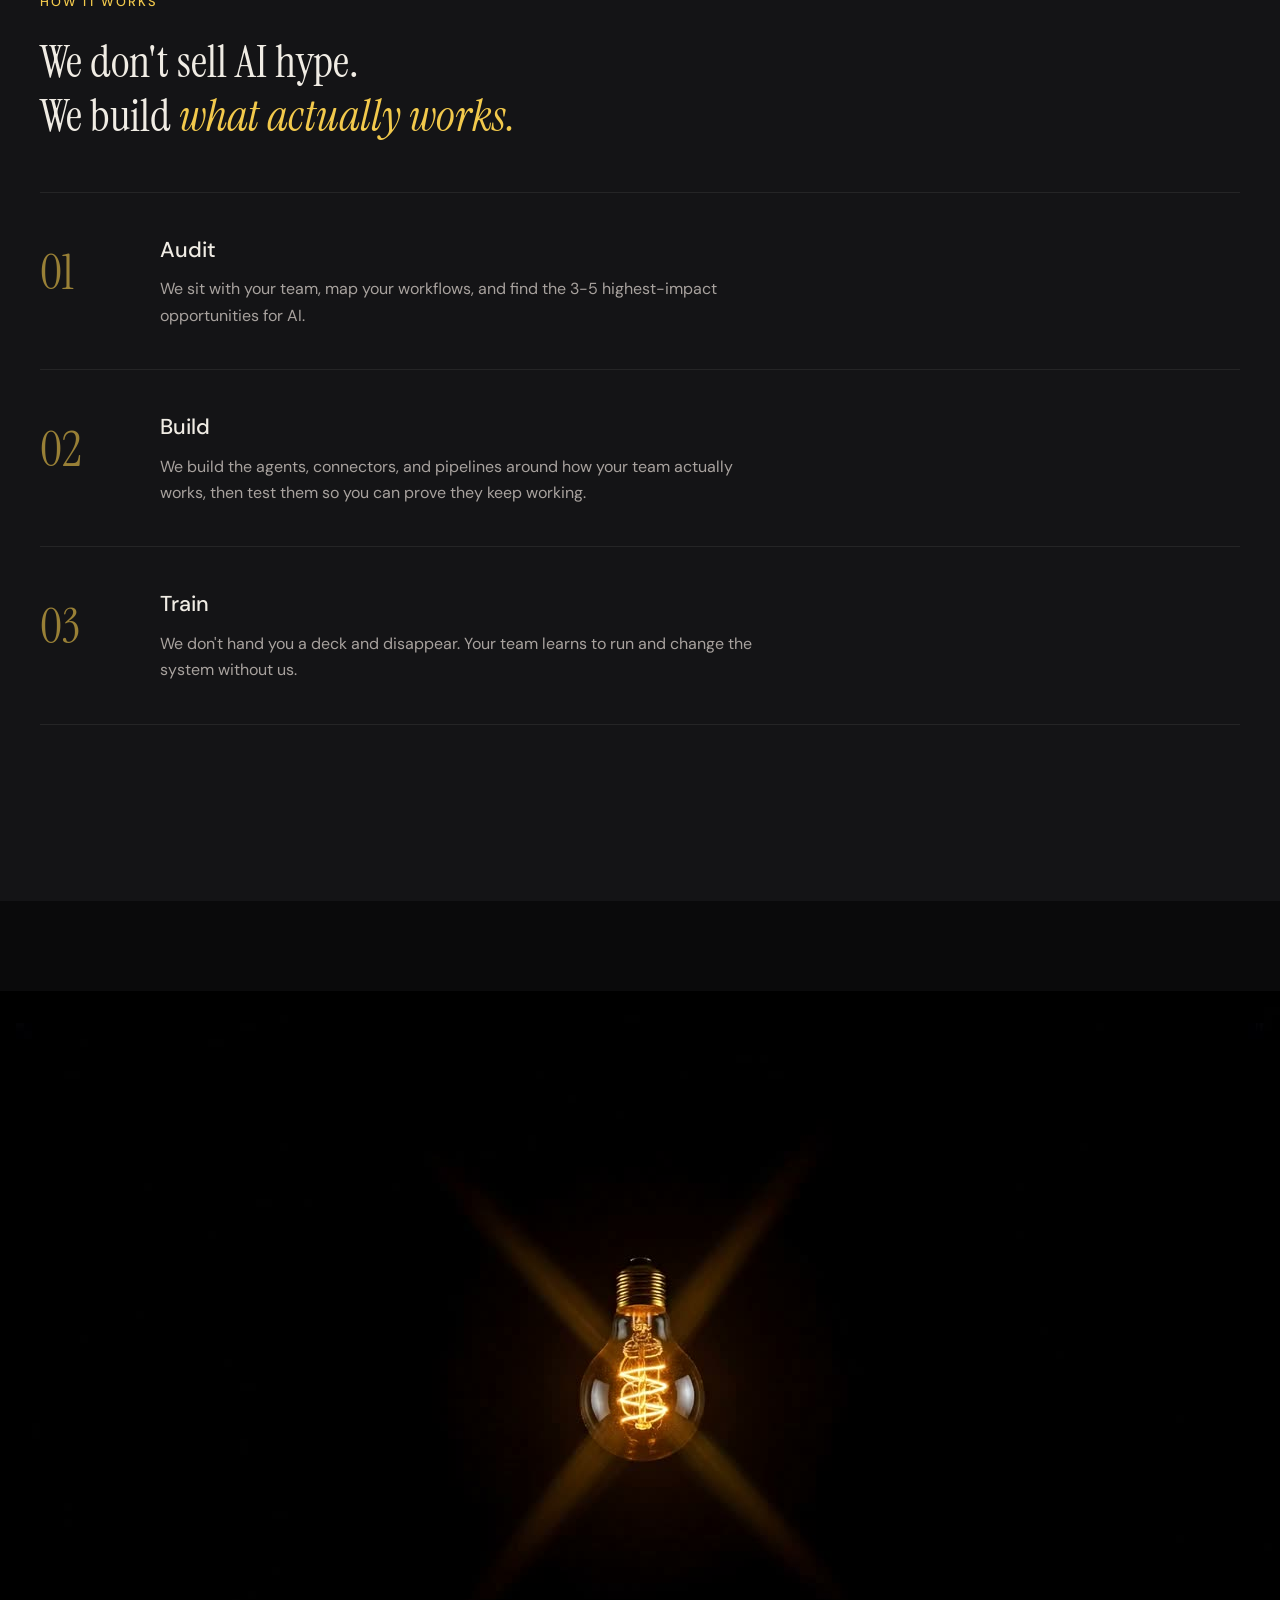
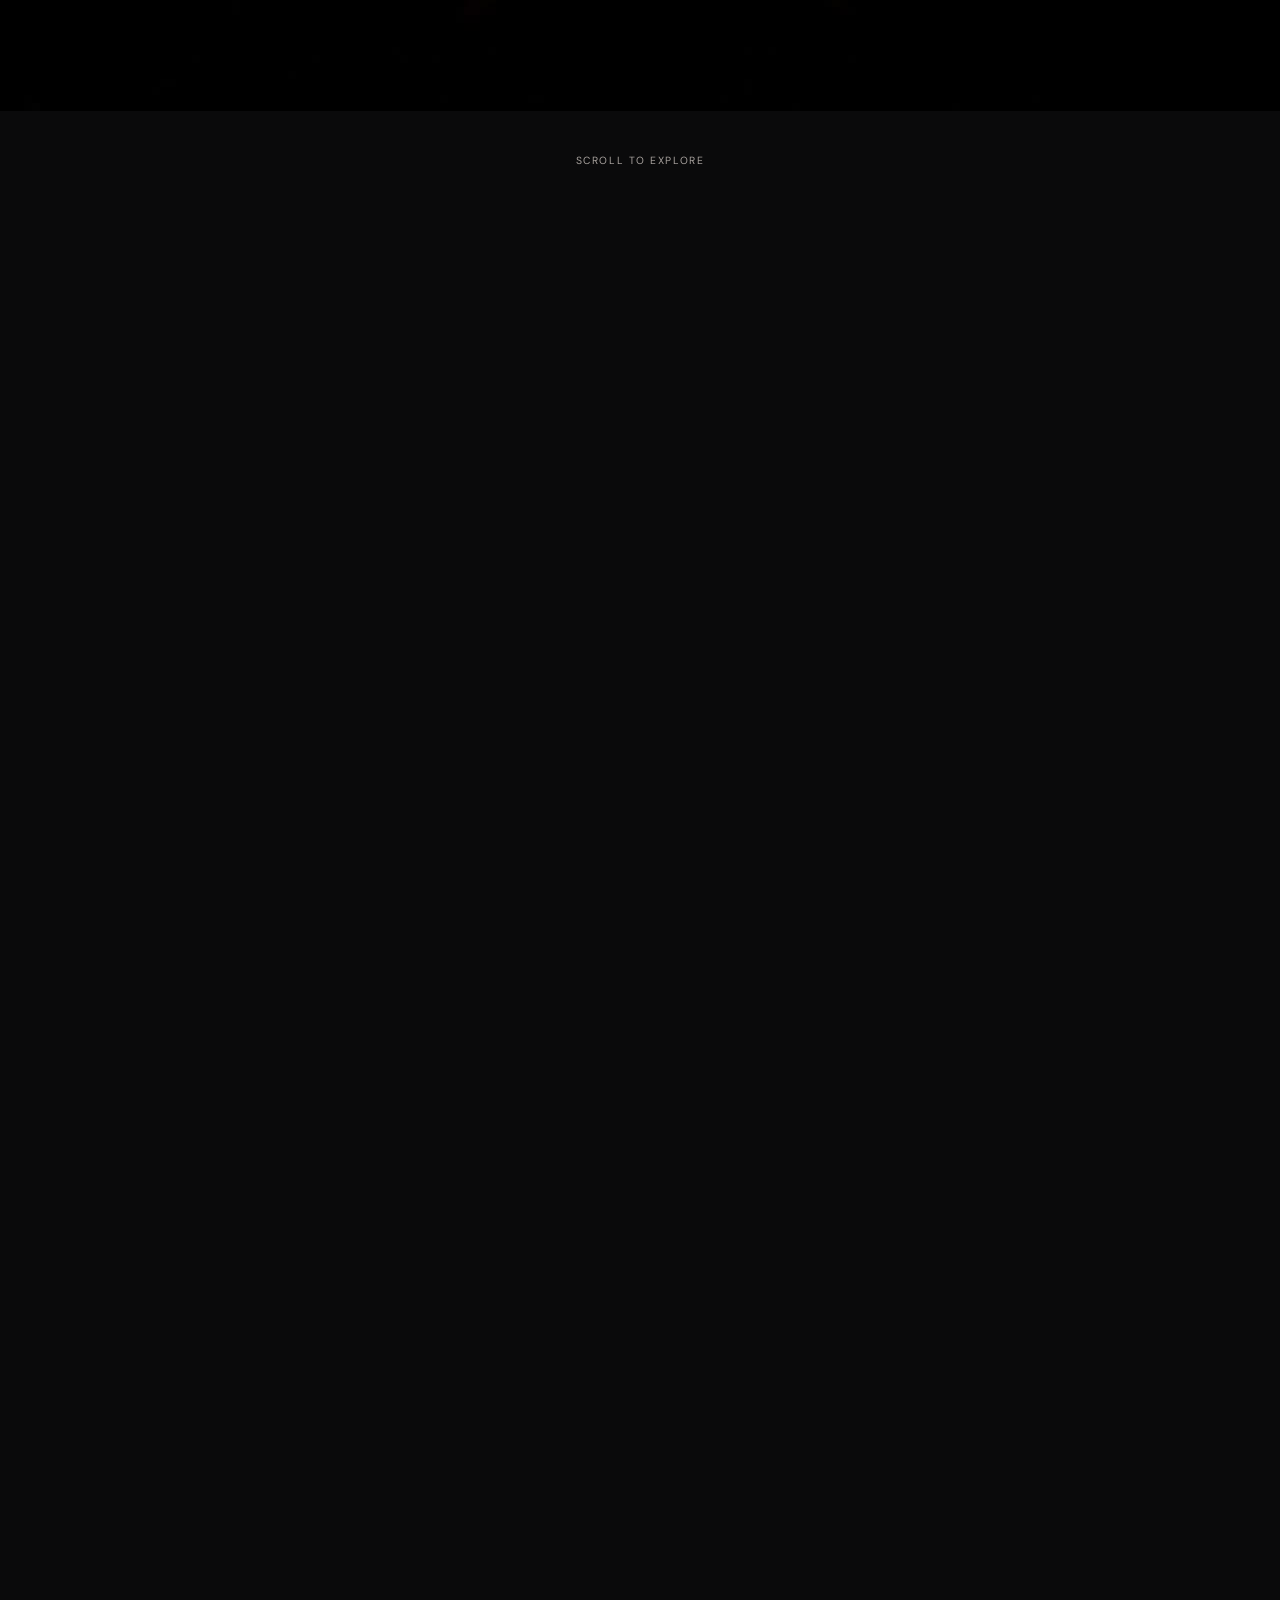
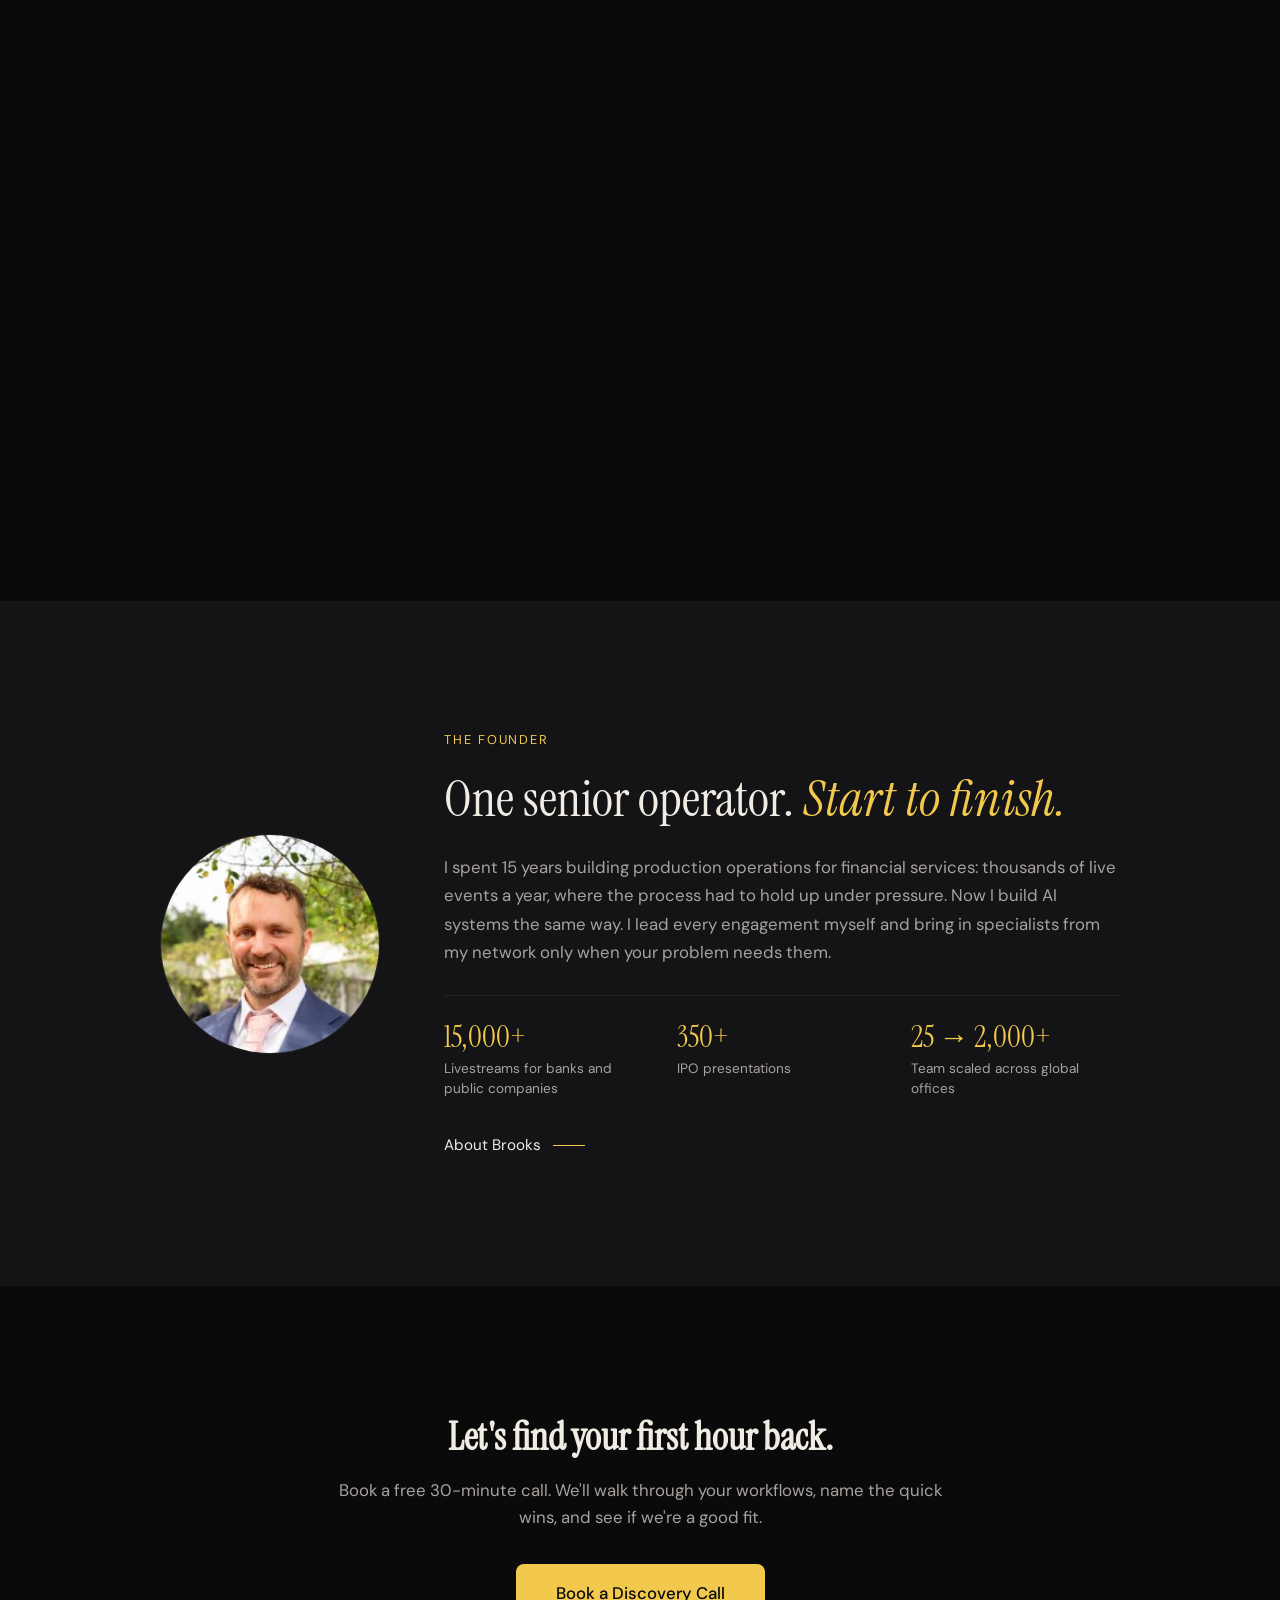
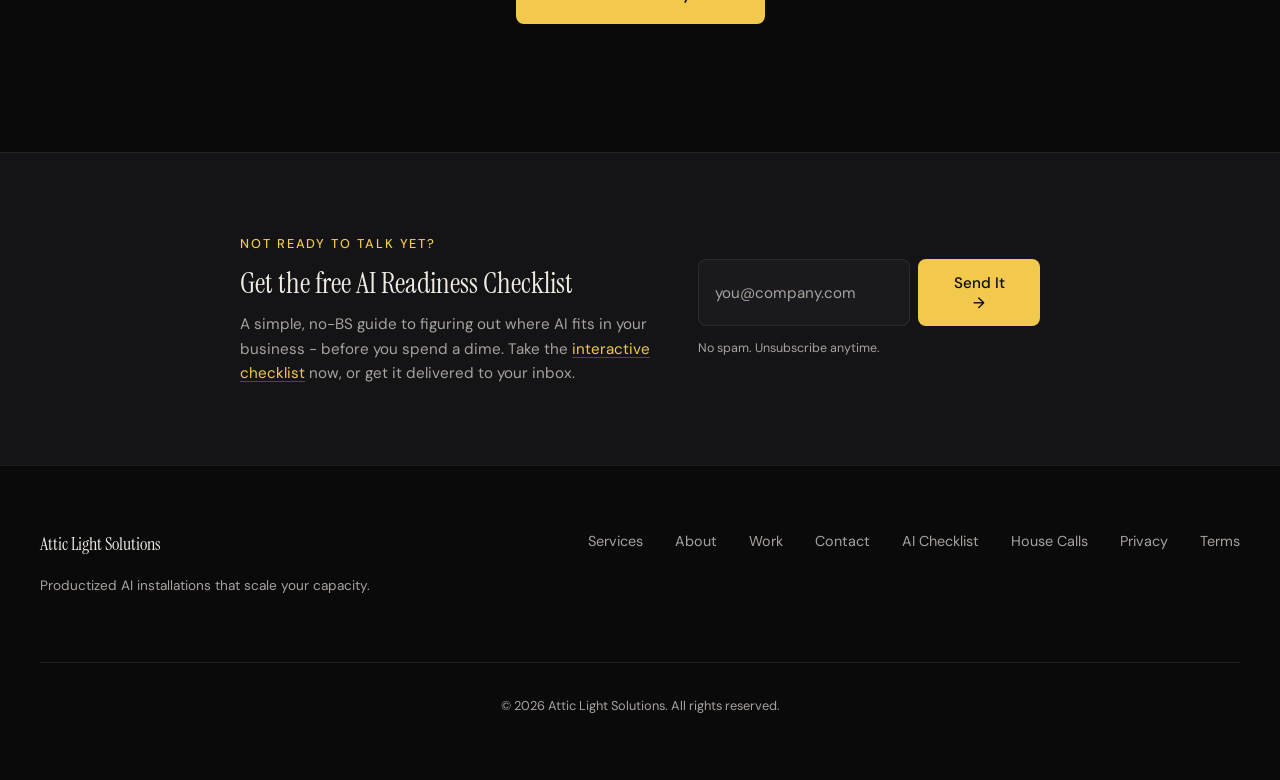
==== commit 109051f7: "House Calls in the main nav and on the services page Co-Authored-By: Claude Opus 5.5 <noreply@anthro" ====
--- a/index.html
+++ b/index.html
@@ -37,6 +37,7 @@
                 <a href="services.html">Services</a>
                 <a href="about.html">About</a>
                 <a href="work.html">Work</a>
+                <a href="house-calls.html">House Calls</a>
                 <a href="contact.html" class="nav-cta">Get Started</a>
             </div>
             <button class="nav-toggle" aria-label="Menu">
@@ -49,6 +50,7 @@
         <a href="services.html">Services</a>
         <a href="about.html">About</a>
         <a href="work.html">Work</a>
+        <a href="house-calls.html">House Calls</a>
         <a href="contact.html">Get Started</a>
     </div>
 
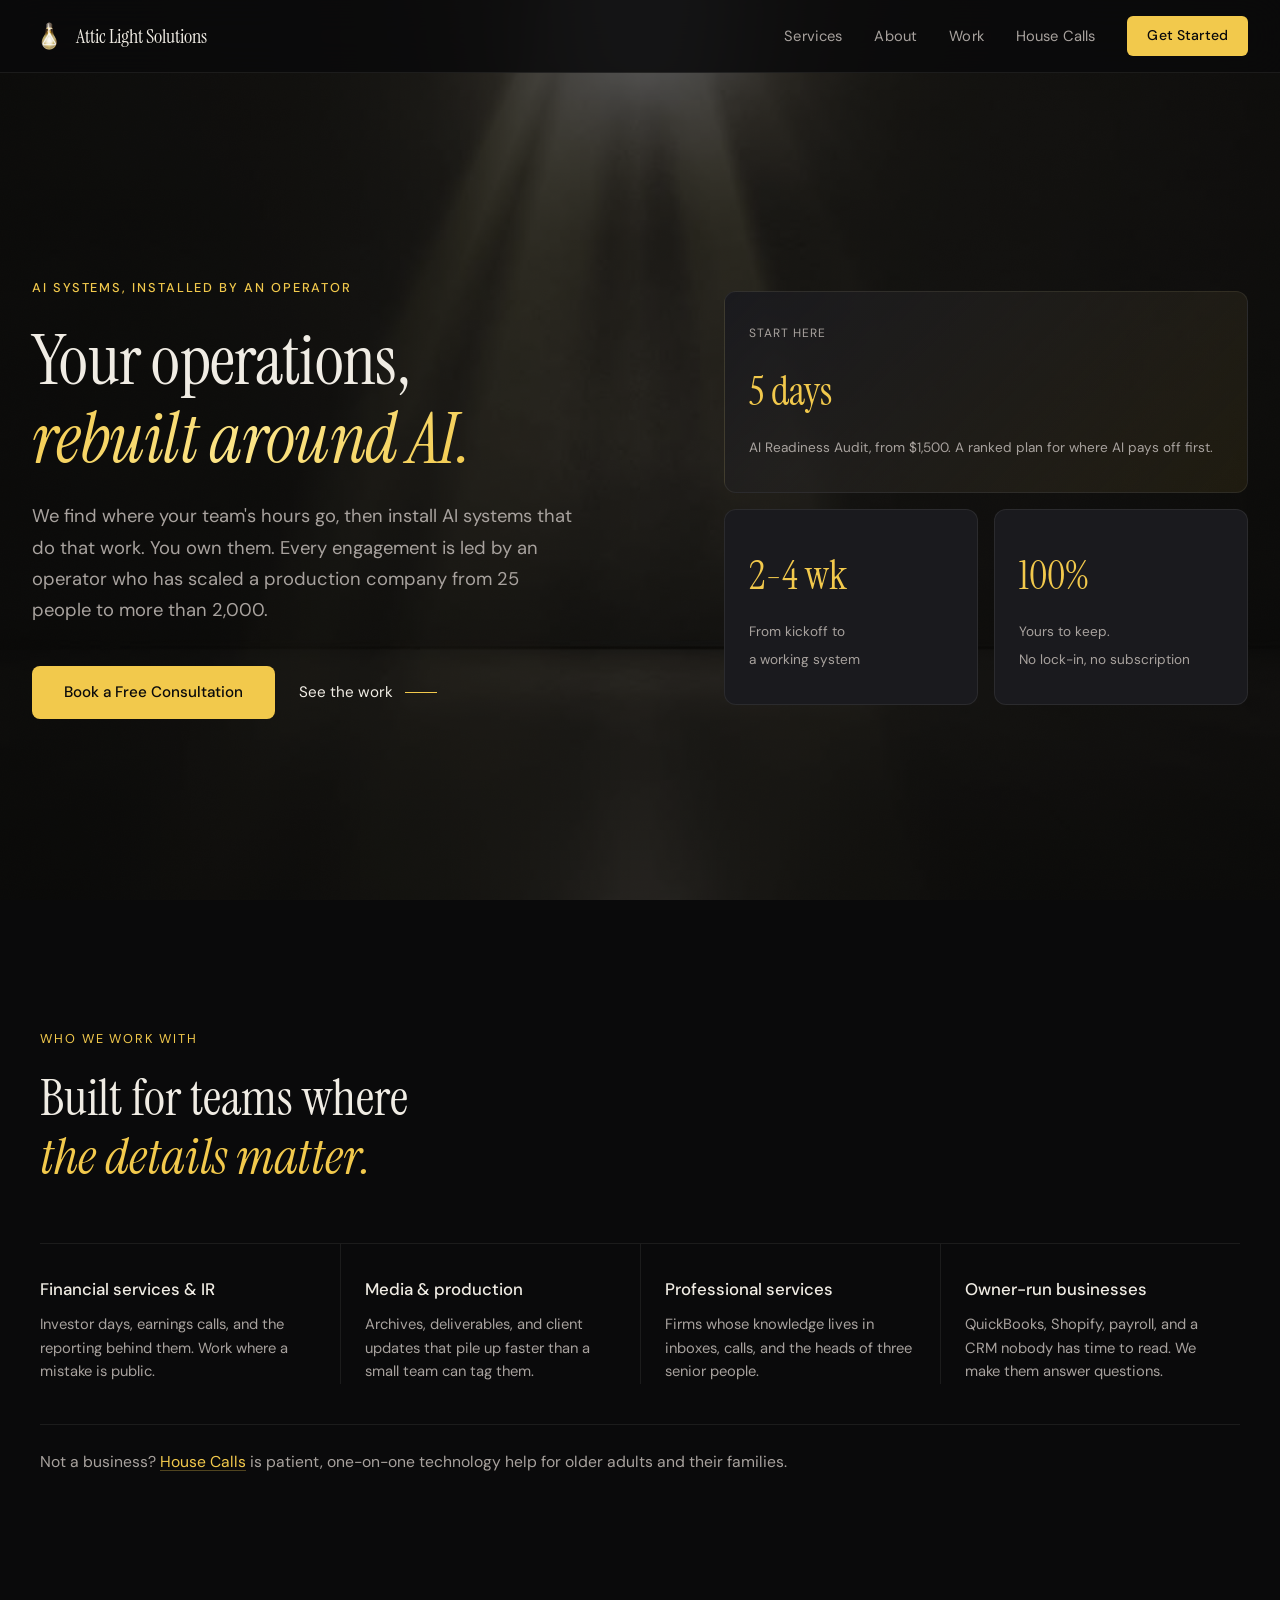
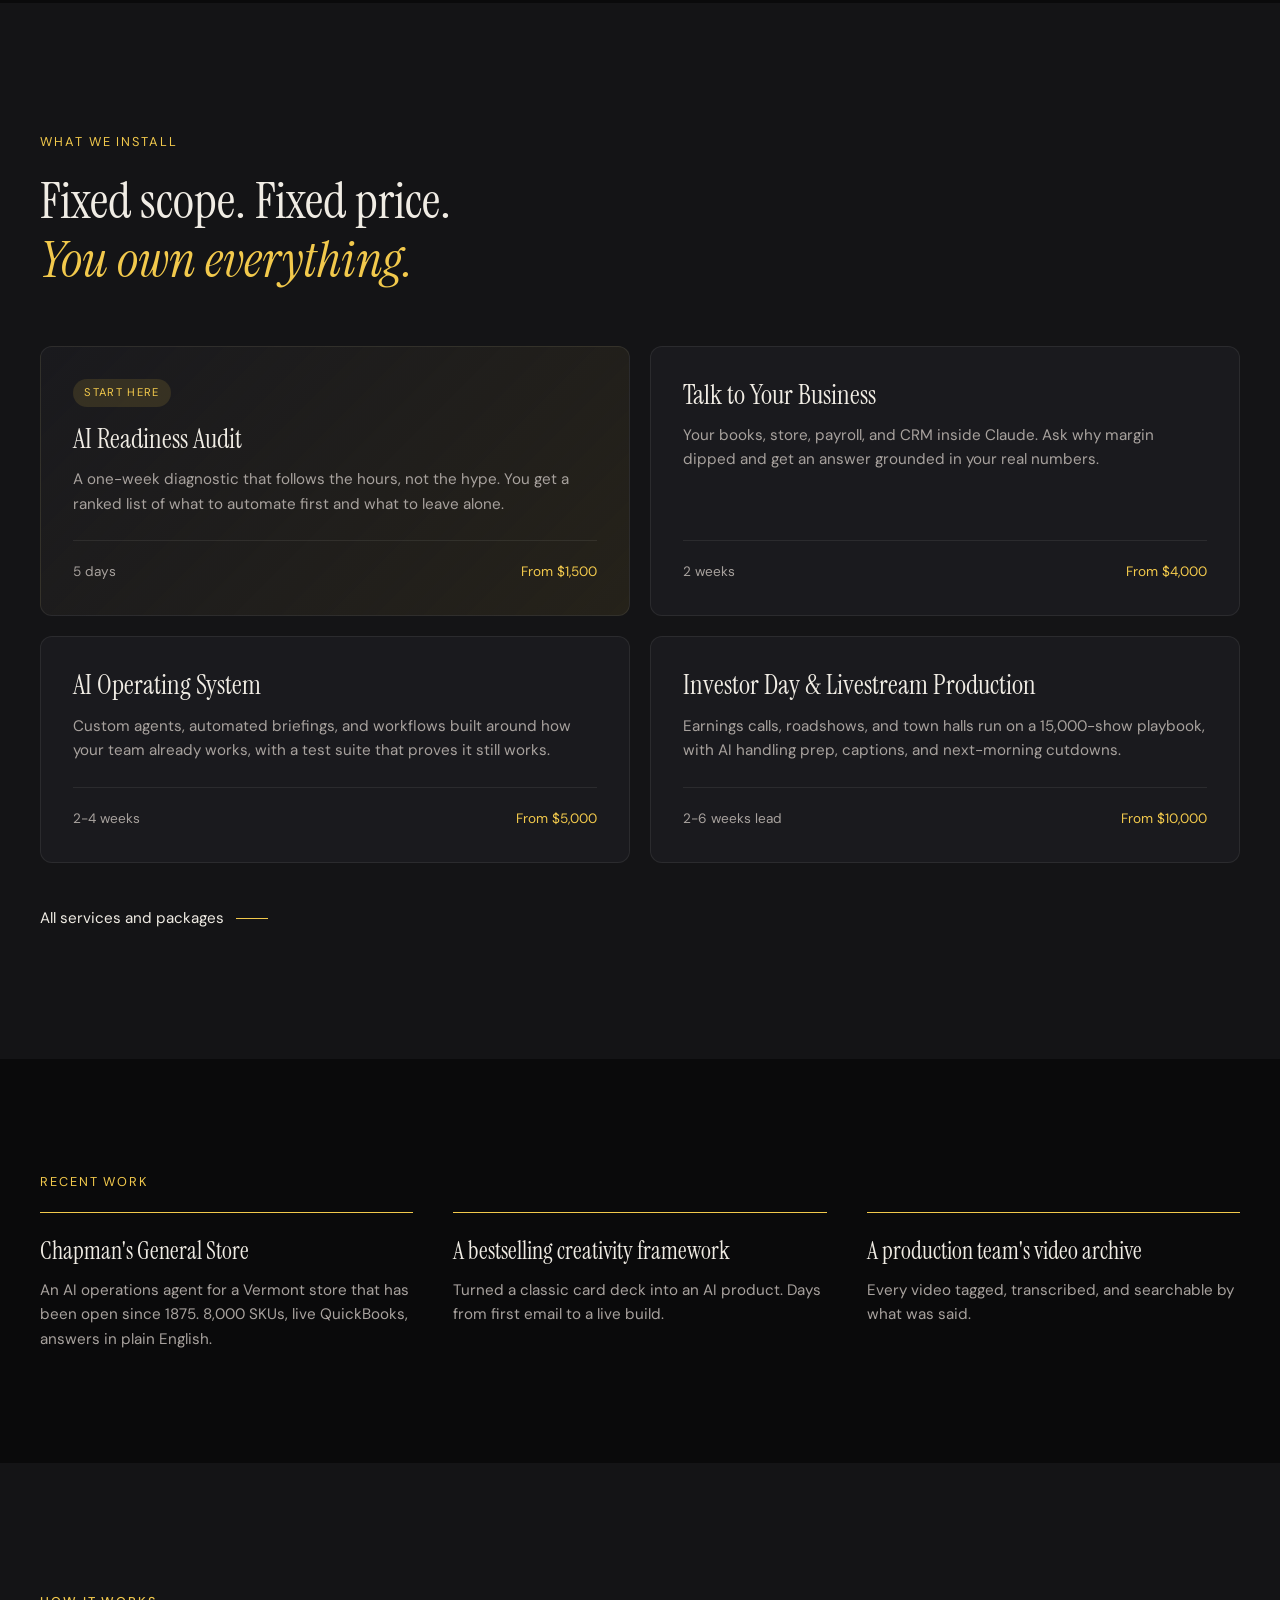
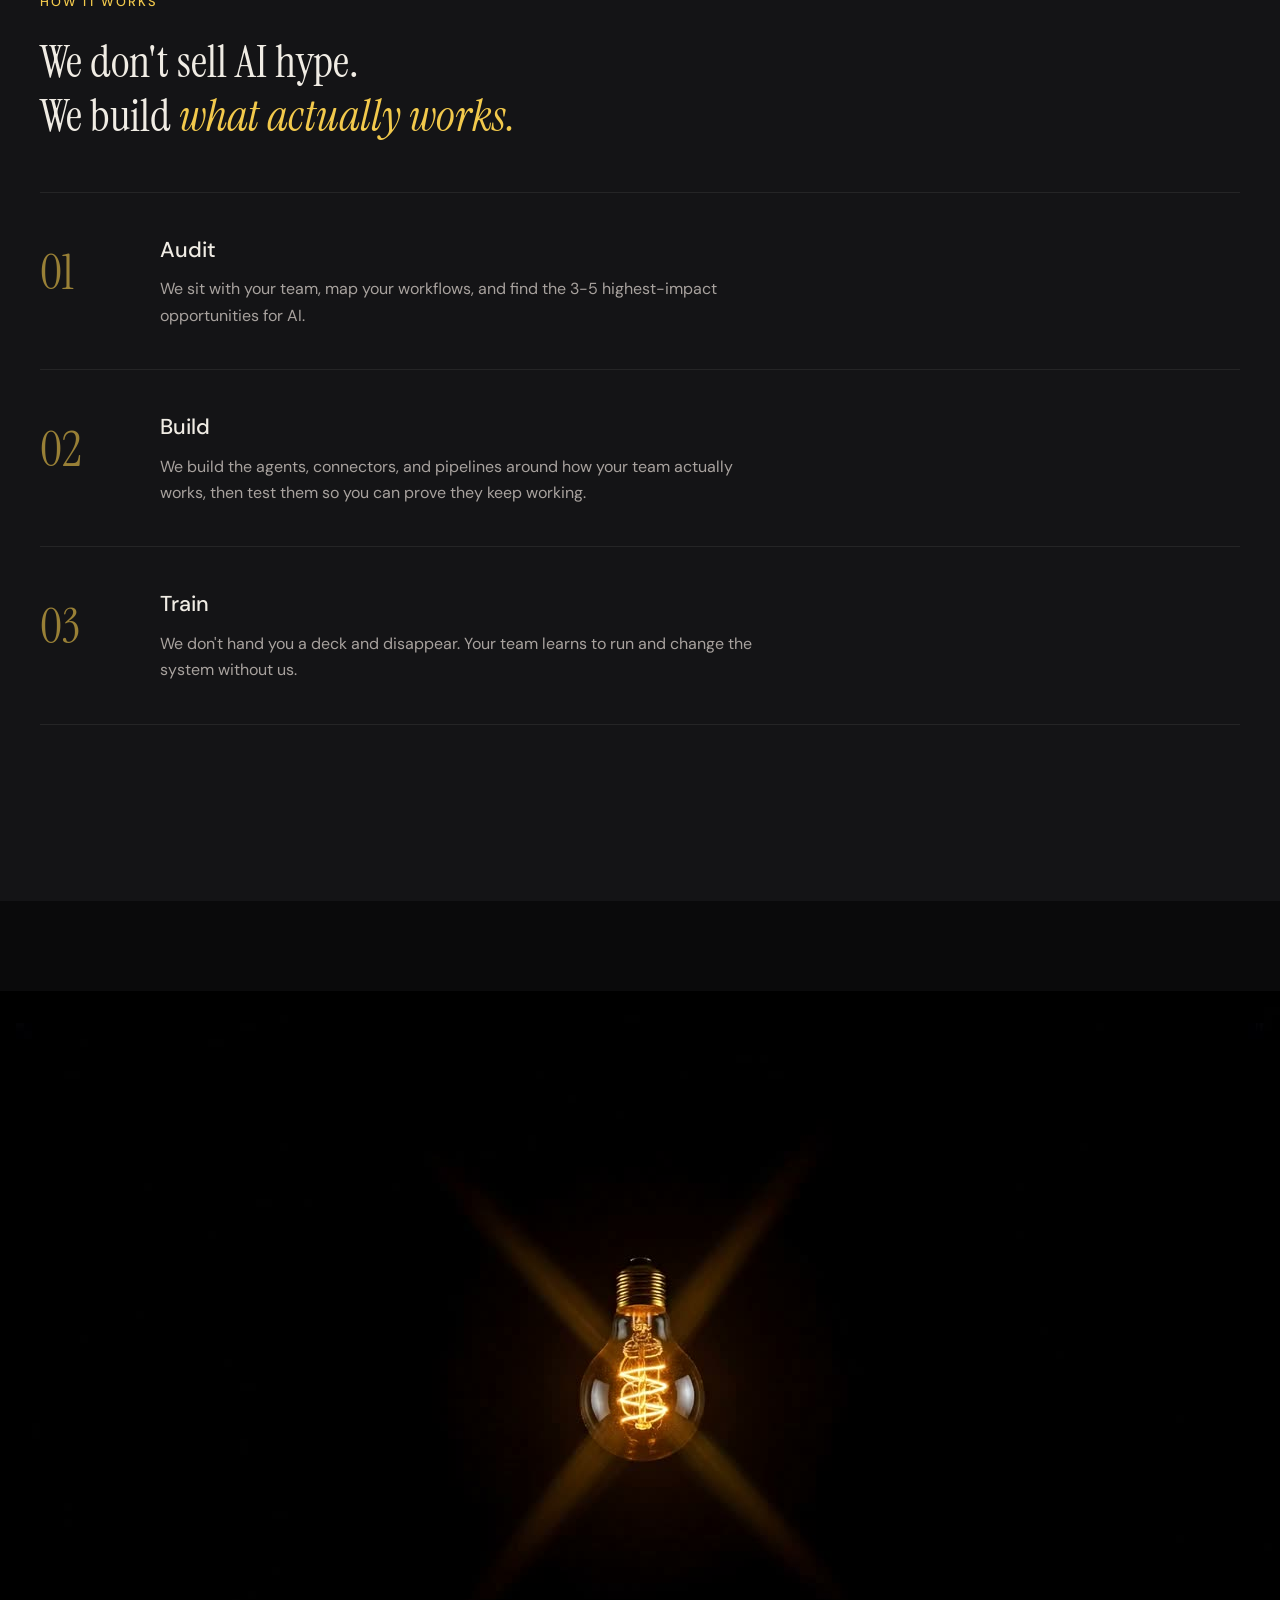
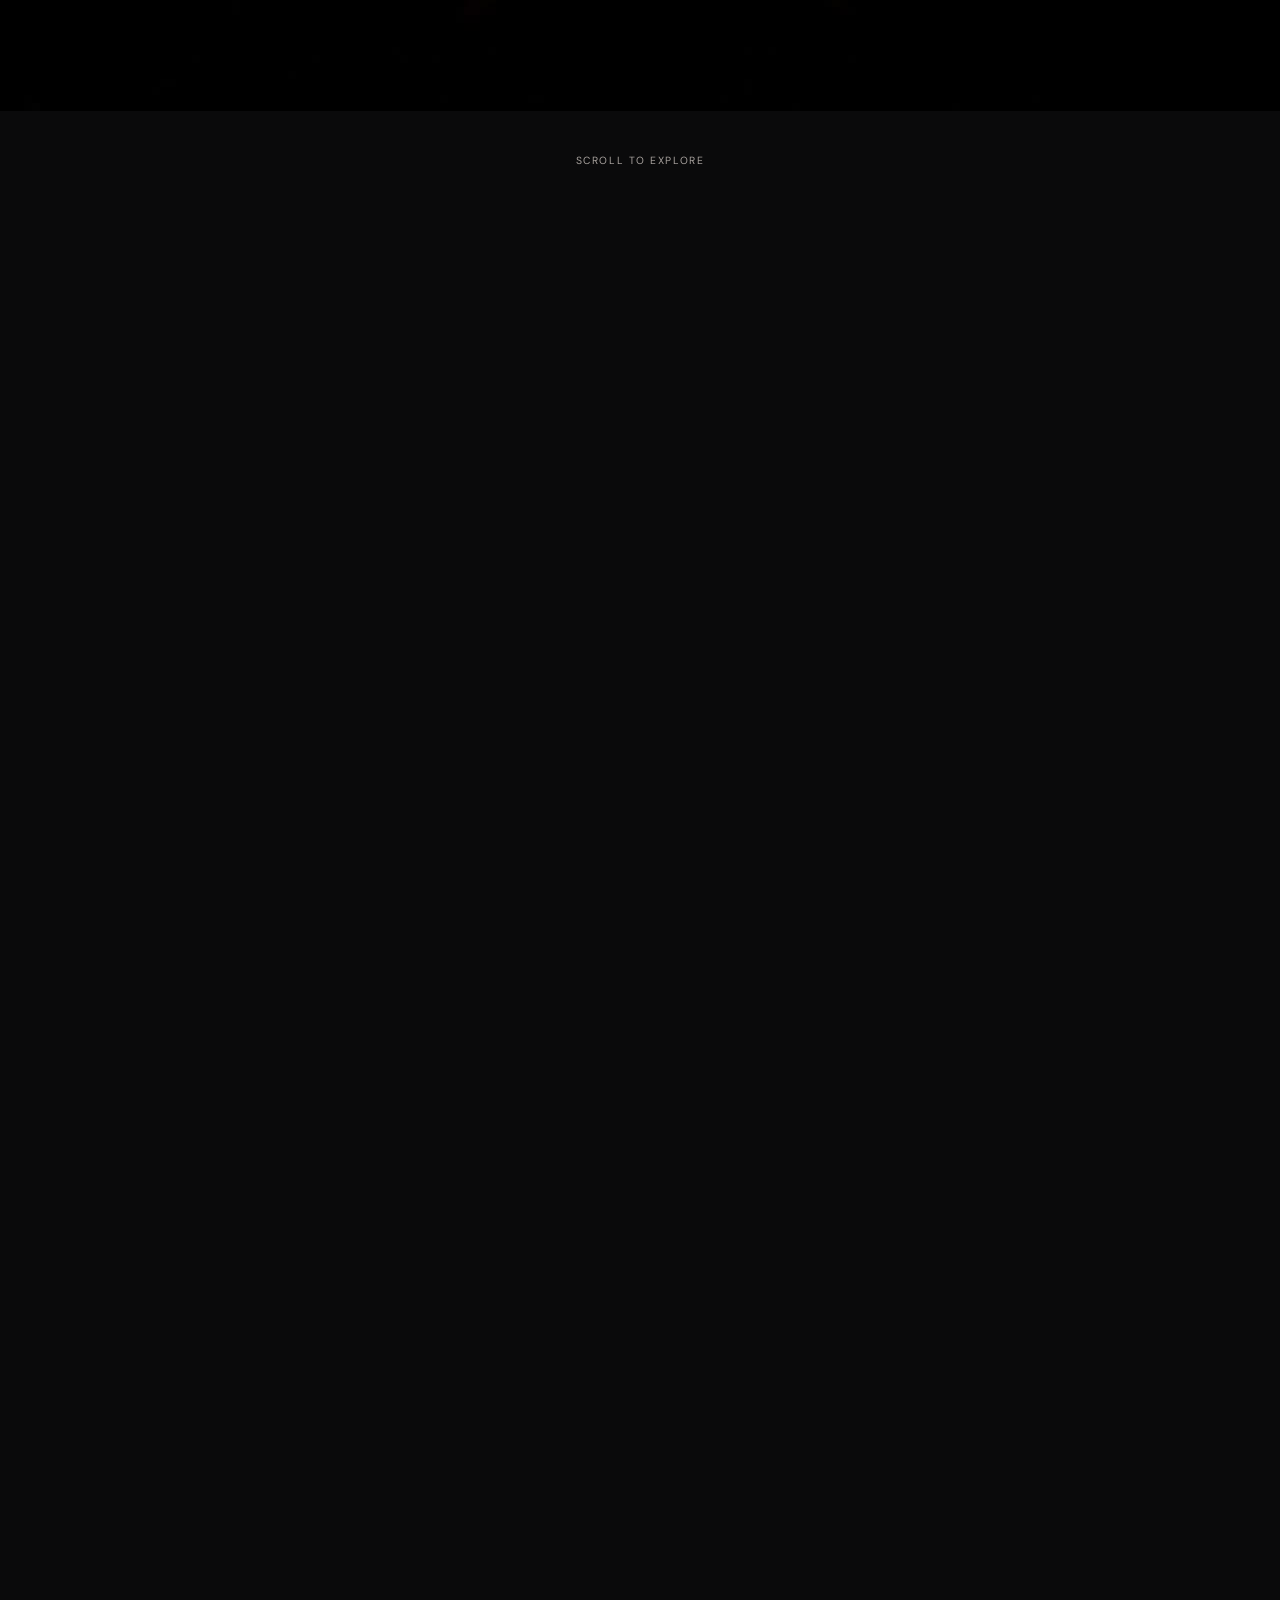
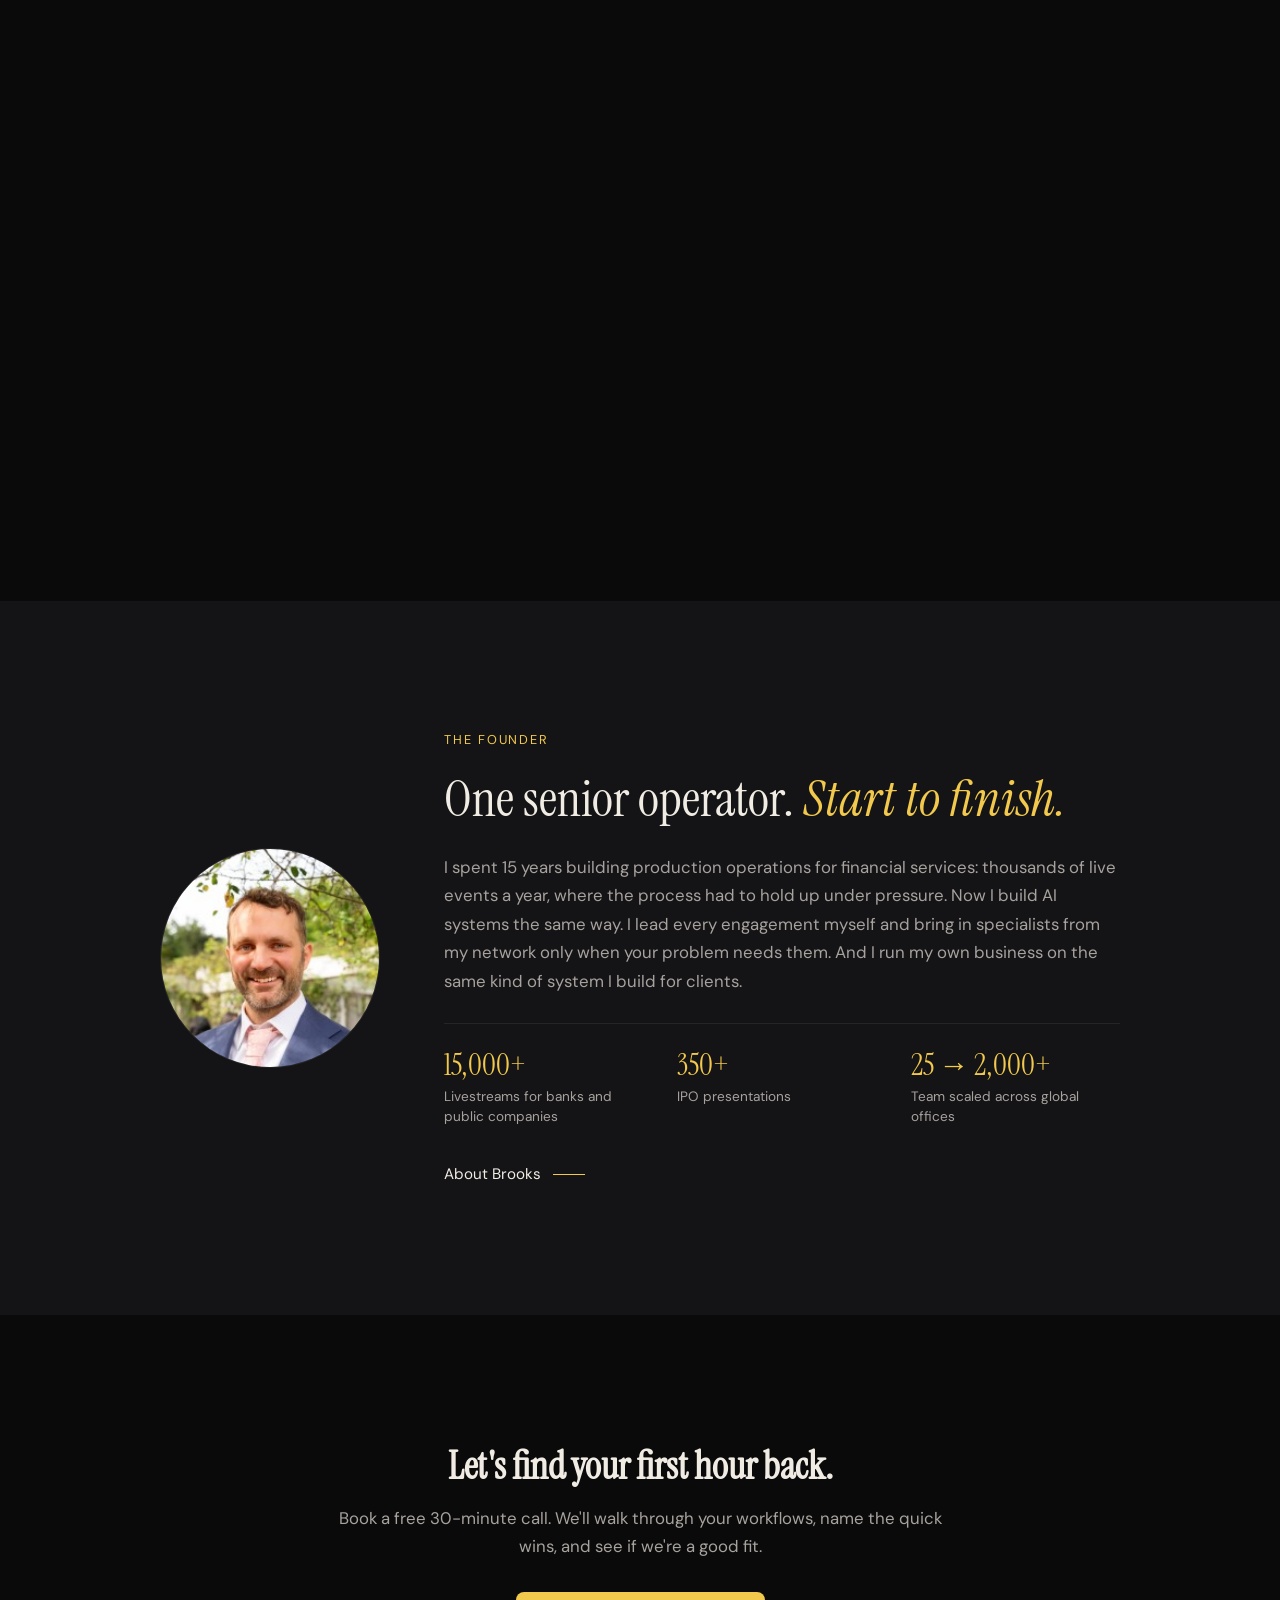
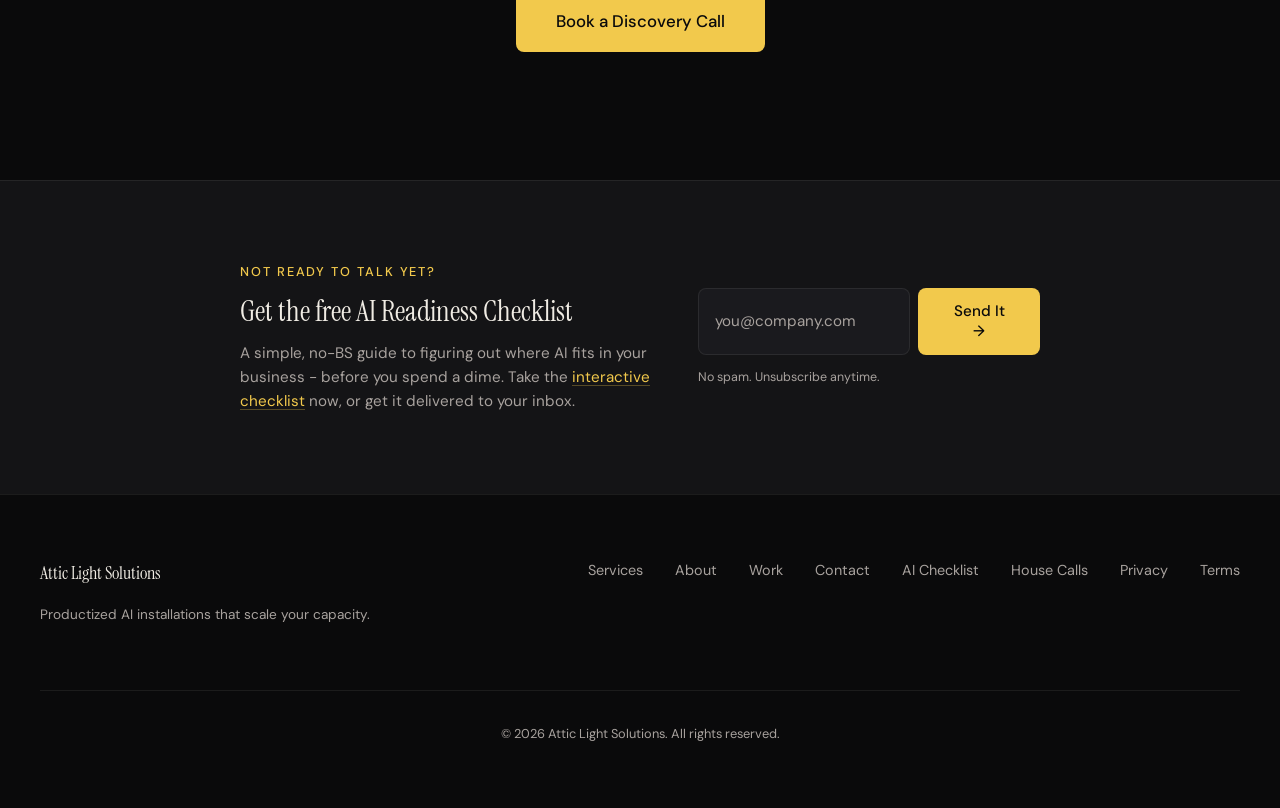
==== commit 27e71a22: "Home page: move the live numbers to a slim band under the hero Co-Authored-By: Claude Fable 5.2 <nor" ====
--- a/index.html
+++ b/index.html
@@ -22,7 +22,7 @@
     <link rel="preconnect" href="https://fonts.googleapis.com">
     <link rel="preconnect" href="https://fonts.gstatic.com" crossorigin>
     <link href="https://fonts.googleapis.com/css2?family=Instrument+Serif:ital@0;1&family=DM+Sans:ital,opsz,wght@0,9..40,300..700;1,9..40,300..700&display=swap" rel="stylesheet">
-    <link rel="stylesheet" href="styles.css?v=20261113">
+    <link rel="stylesheet" href="styles.css?v=20261116b">
     <link rel="canonical" href="https://atticlightsolutions.com/">
 </head>
 <body>
@@ -86,6 +86,12 @@
             </div>
         </section>
 
+        <!-- Live band: filled by main.js from the hub's public totals feed
+             (the-attic /api/proof). Stays hidden unless real numbers arrive. -->
+        <div class="live-band" id="liveStrip" hidden>
+            <p class="live-band-inner"><span class="live-dot" aria-hidden="true"></span><span class="live-tag">Live</span><span class="live-text"><strong id="liveRuns"></strong> automated runs <span id="liveWindow"></span> across <strong id="liveJobs"></strong> scheduled jobs<span id="liveLast"></span></span></p>
+        </div>
+
         <section class="audience">
             <div class="audience-inner">
                 <div class="section-label">Who we work with</div>
@@ -211,7 +217,7 @@
                 <div class="founder-copy">
                     <div class="section-label">The founder</div>
                     <h2>One senior operator. <em>Start to finish.</em></h2>
-                    <p>I spent 15 years building production operations for financial services: thousands of live events a year, where the process had to hold up under pressure. Now I build AI systems the same way. I lead every engagement myself and bring in specialists from my network only when your problem needs them.</p>
+                    <p>I spent 15 years building production operations for financial services: thousands of live events a year, where the process had to hold up under pressure. Now I build AI systems the same way. I lead every engagement myself and bring in specialists from my network only when your problem needs them. And I run my own business on the same kind of system I build for clients.</p>
                     <div class="founder-stats">
                         <div><span>15,000+</span>Livestreams for banks and public companies</div>
                         <div><span>350+</span>IPO presentations</div>
@@ -371,6 +377,6 @@
         }, { passive: true });
     })();
     </script>
-    <script src="main.js"></script>
+    <script src="main.js?v=20261116b"></script>
 </body>
 </html>
--- a/styles.css
+++ b/styles.css
@@ -906,6 +906,16 @@
 .proof-item p { color: var(--text-muted); font-size: 0.95rem; line-height: 1.6; }
 .proof-item:hover .proof-client { color: var(--accent); }
 
+.live-band { border-top: 1px solid var(--border); border-bottom: 1px solid var(--border); background: var(--bg-elevated); padding: 0.9rem 2rem; }
+.live-band[hidden] { display: none; }
+.live-band-inner { max-width: var(--max-w); margin: 0 auto; display: flex; align-items: baseline; gap: 0.7rem; font-size: 0.95rem; line-height: 1.5; color: var(--text-muted); }
+.live-dot { flex: none; align-self: center; width: 8px; height: 8px; border-radius: 50%; background: var(--accent); box-shadow: 0 0 0 0 rgba(242, 201, 76, 0.5); animation: live-pulse 2.4s ease-out infinite; }
+.live-tag { flex: none; font-size: 0.72rem; letter-spacing: 0.14em; text-transform: uppercase; color: var(--accent); }
+.live-text strong { font-weight: 500; color: var(--text); font-variant-numeric: tabular-nums; }
+@keyframes live-pulse { 0% { box-shadow: 0 0 0 0 rgba(242, 201, 76, 0.5); } 70%, 100% { box-shadow: 0 0 0 10px rgba(242, 201, 76, 0); } }
+@media (prefers-reduced-motion: reduce) { .live-dot { animation: none; } }
+@media (max-width: 600px) { .live-band { padding: 0.8rem 1rem; } .live-band-inner { font-size: 0.85rem; } .live-dot { align-self: flex-start; margin-top: 0.45rem; } }
+
 .founder { padding: 8rem 2rem; background: var(--bg-elevated); }
 .founder-inner { max-width: 960px; margin: 0 auto; display: grid; grid-template-columns: 220px 1fr; gap: 4rem; align-items: center; }
 .founder-photo { width: 220px; height: 220px; object-fit: cover; border-radius: 50%; border: 1px solid var(--border); }
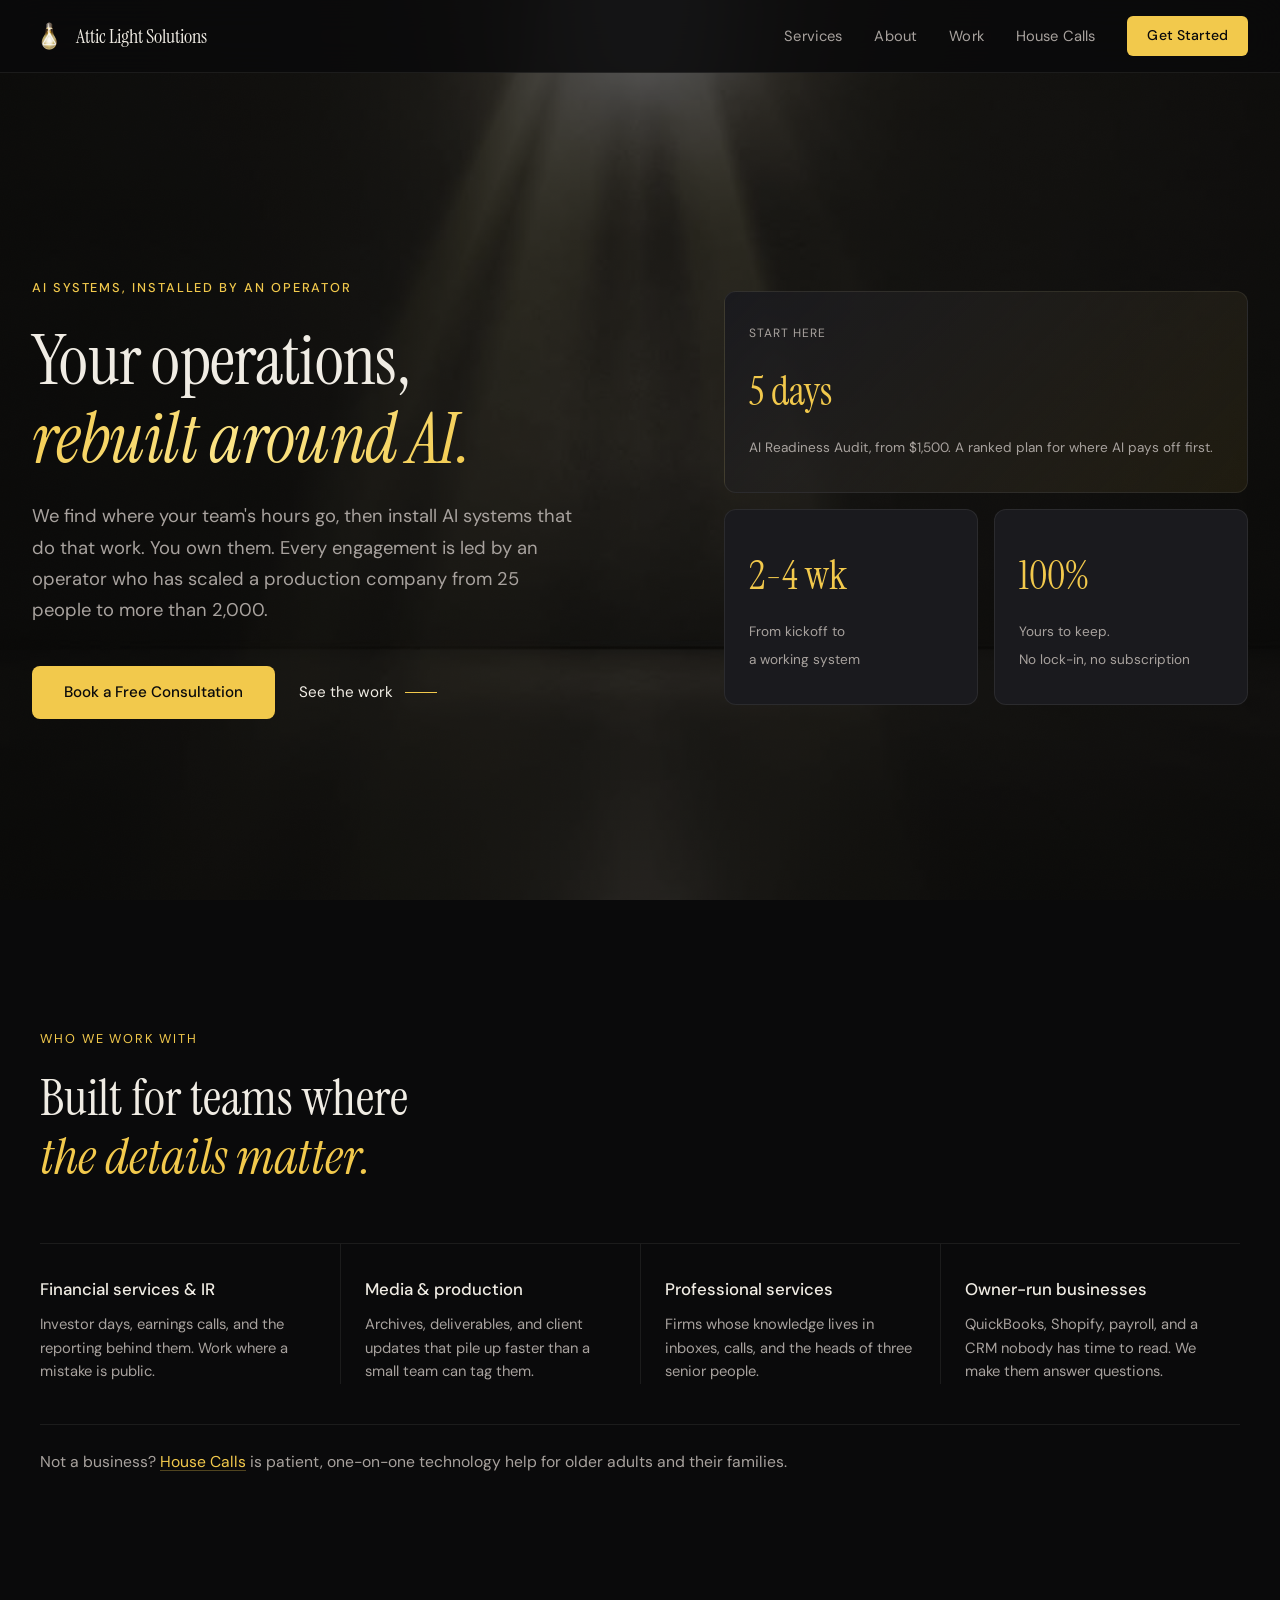
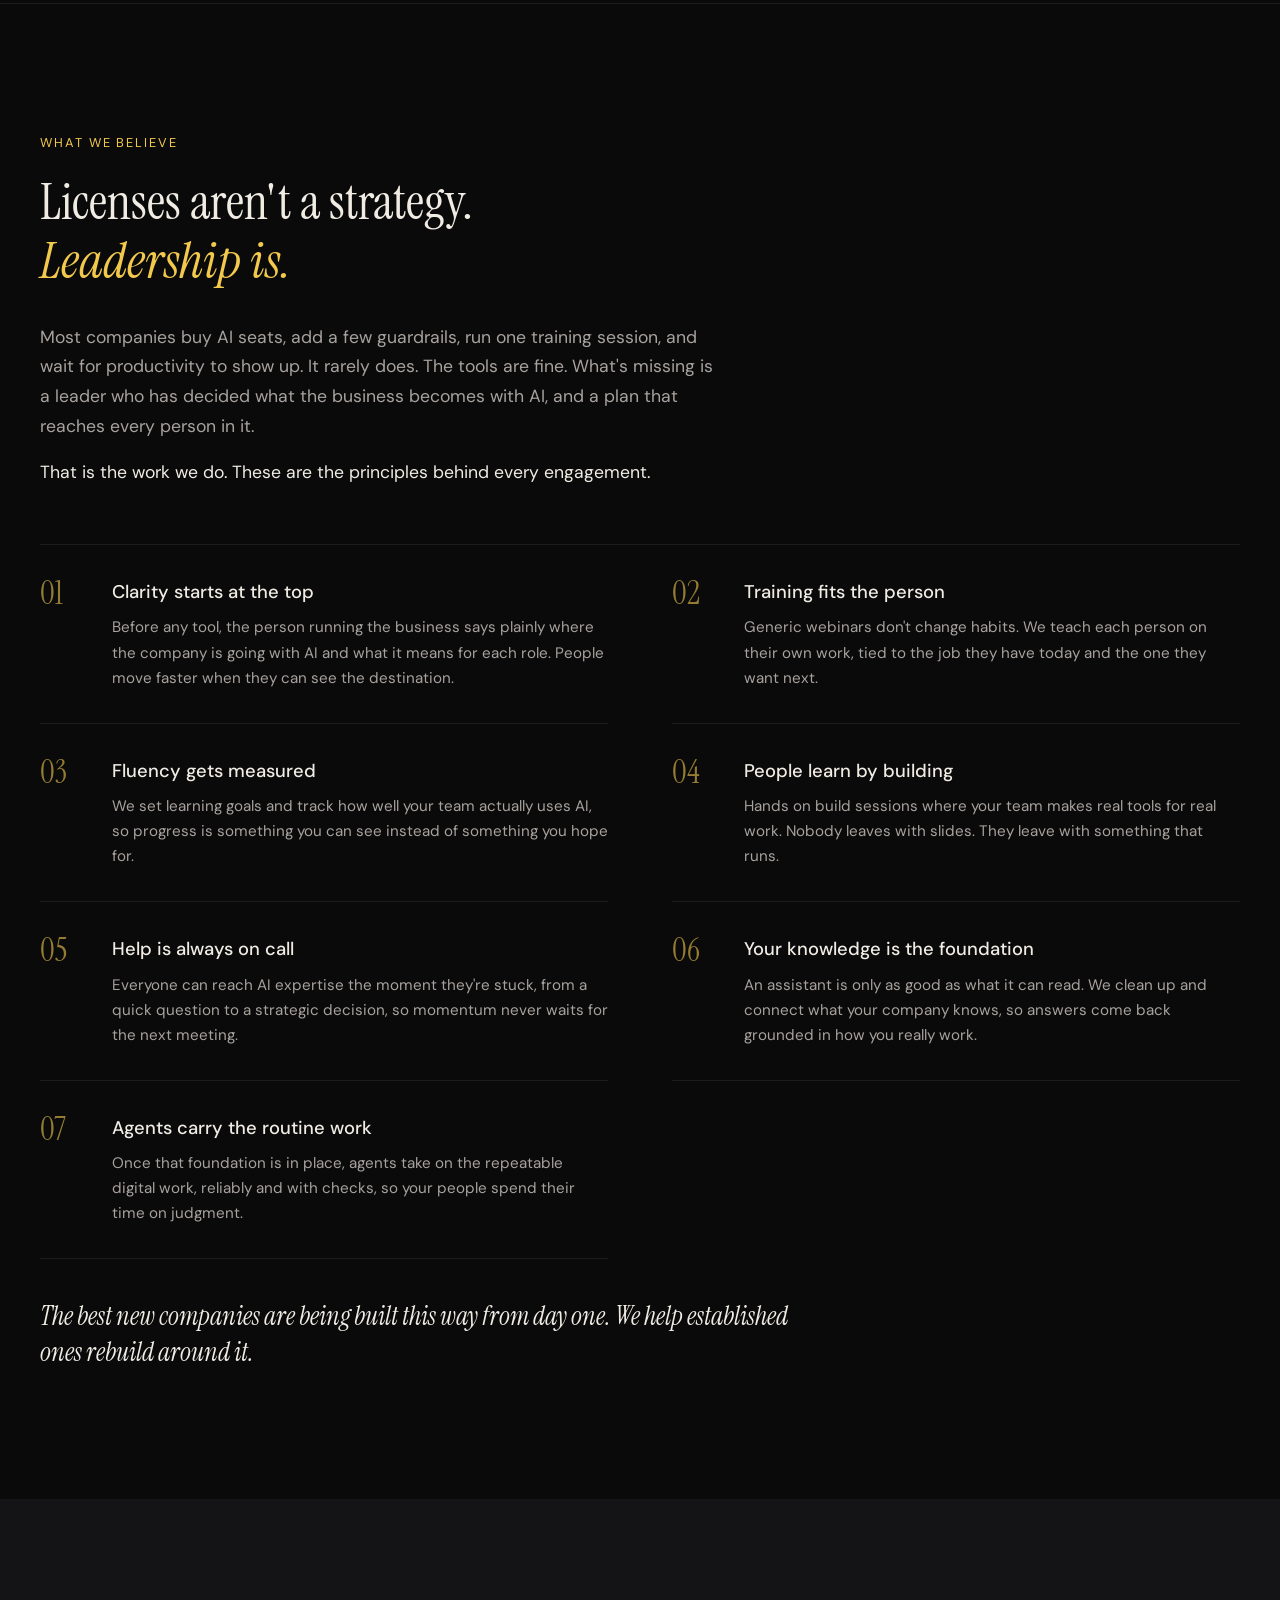
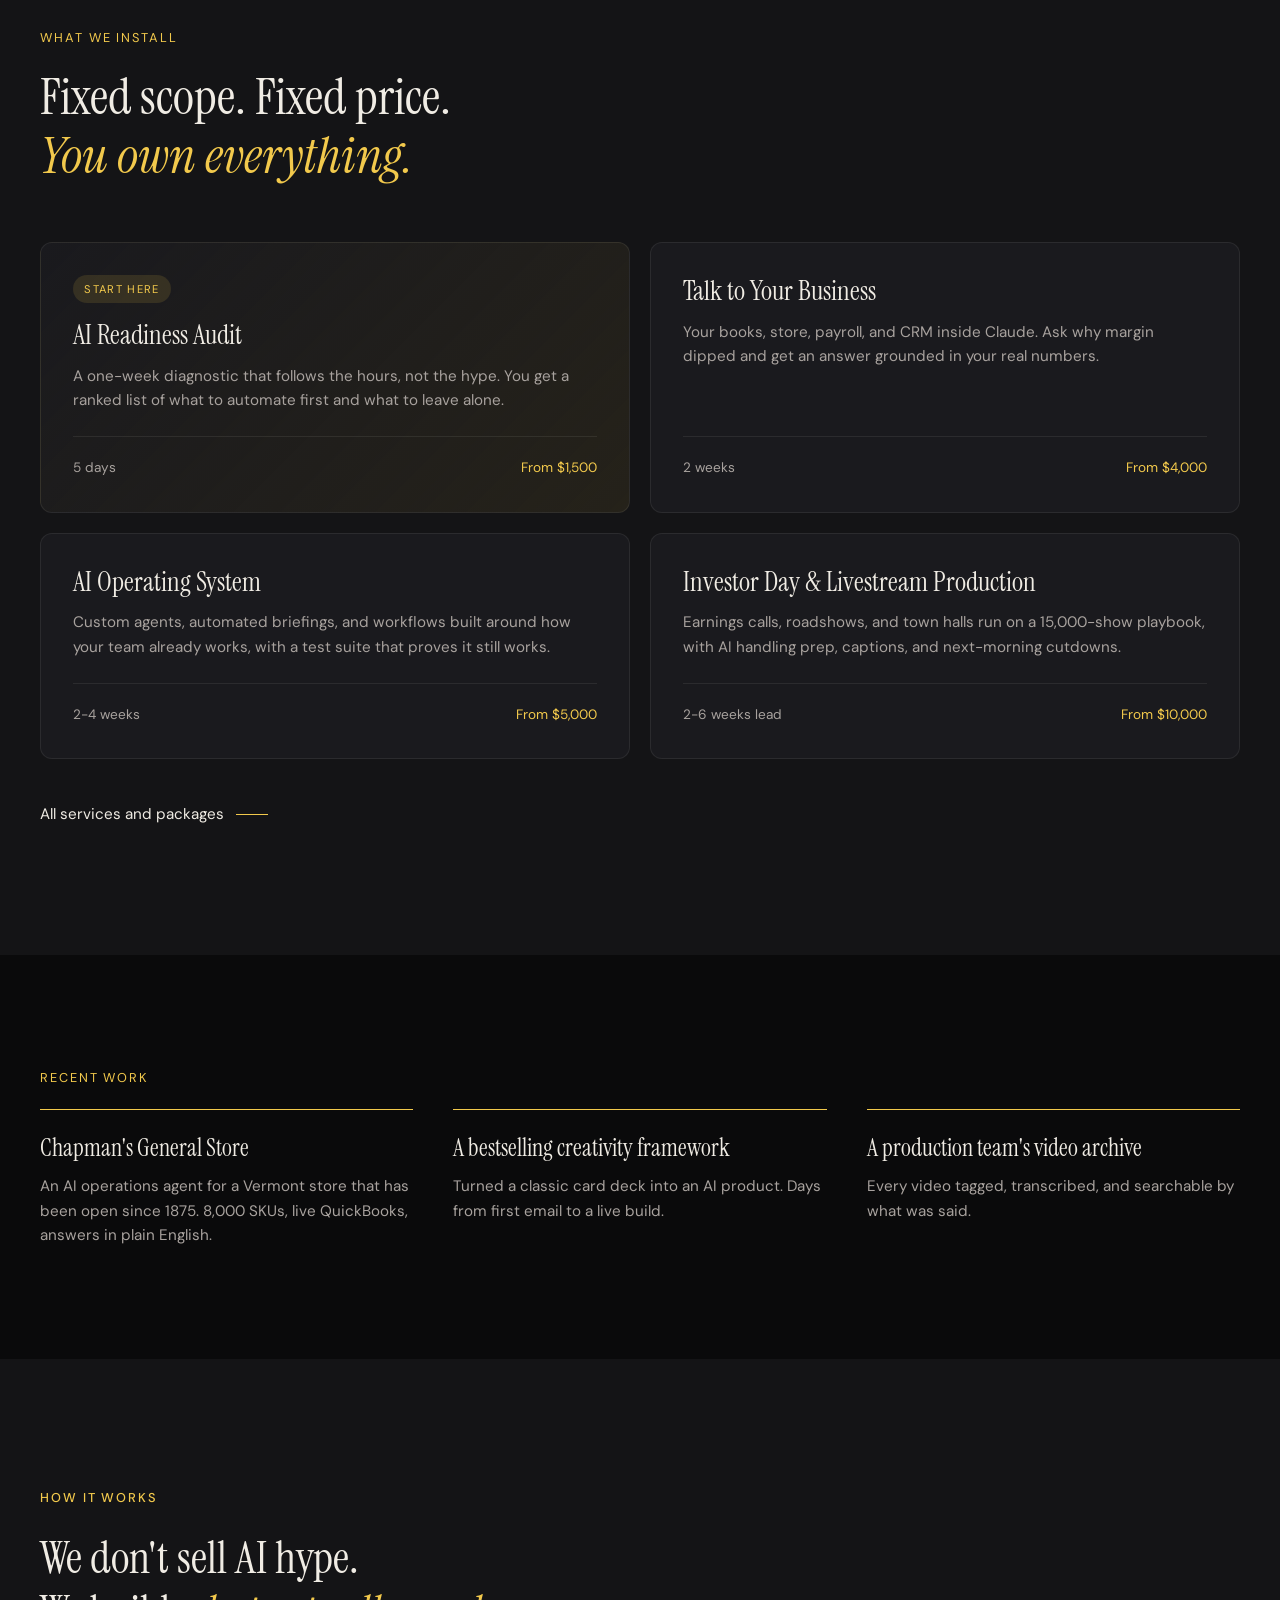
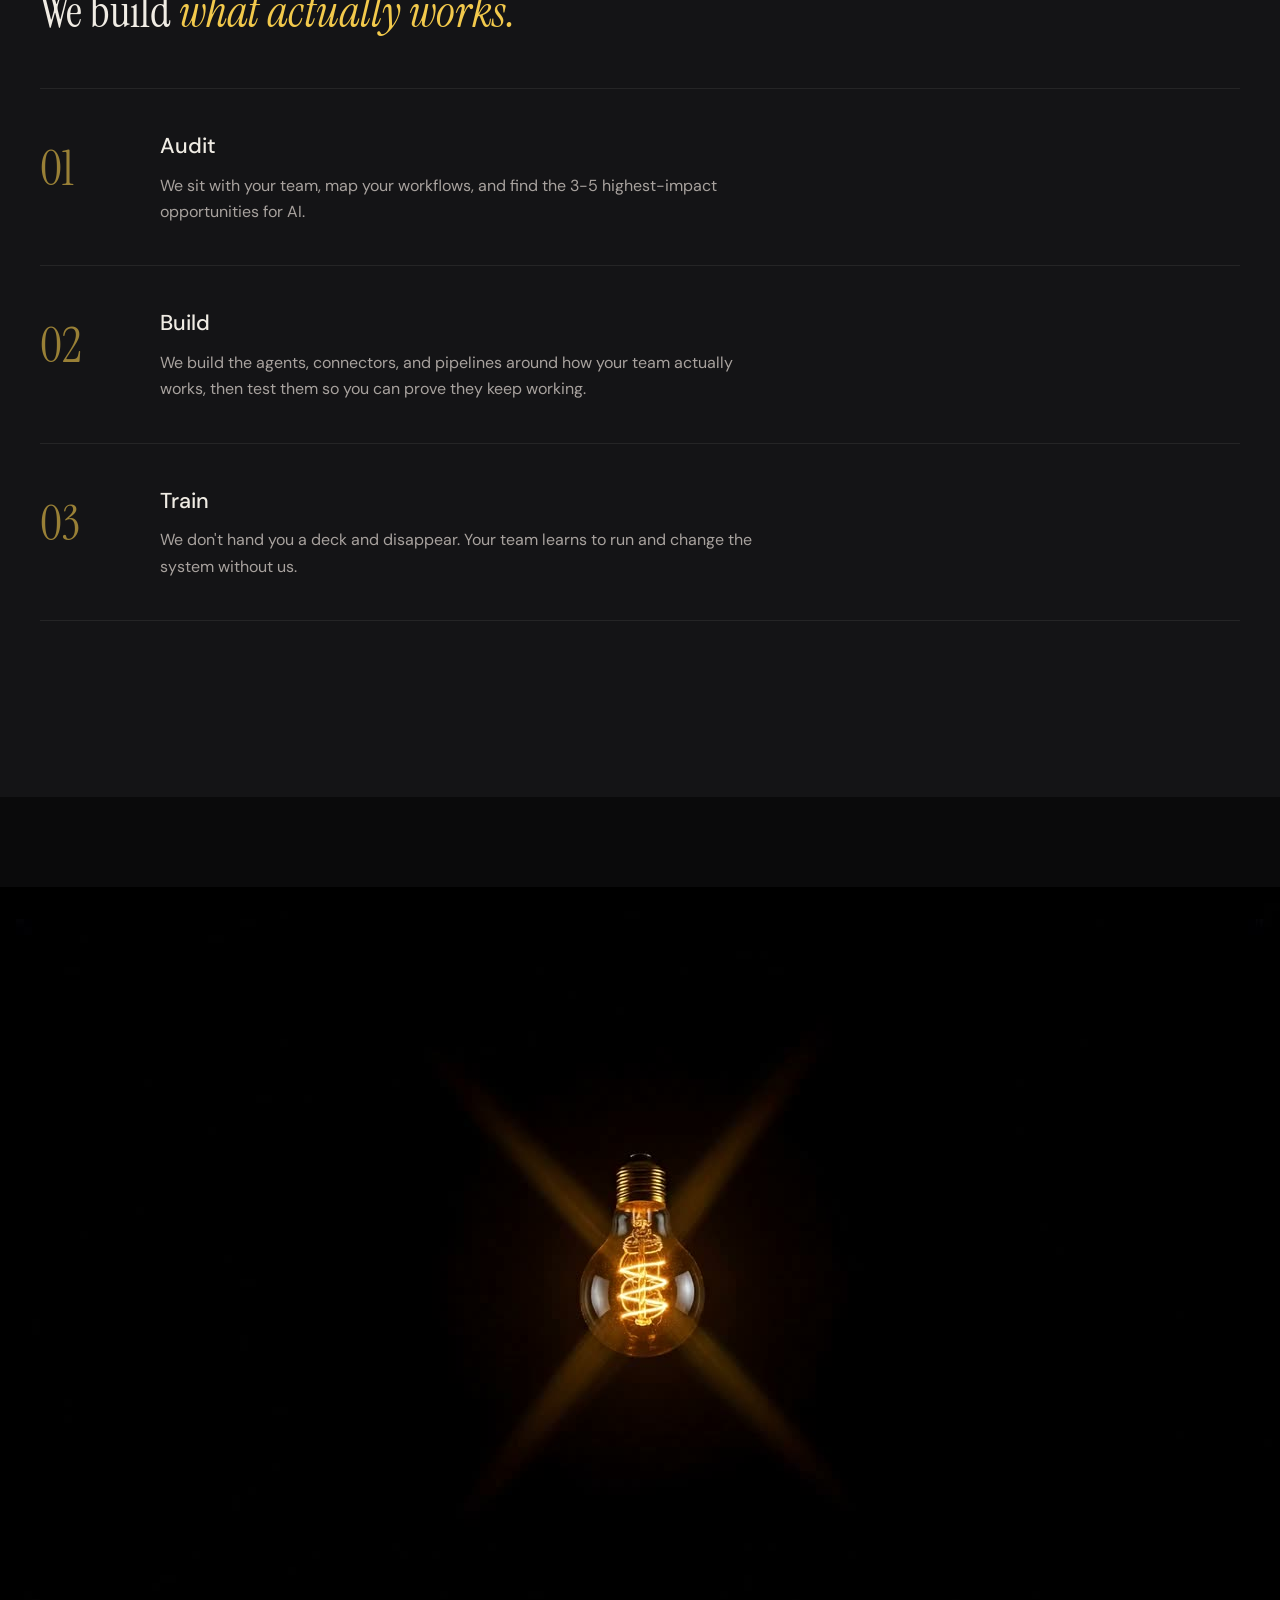
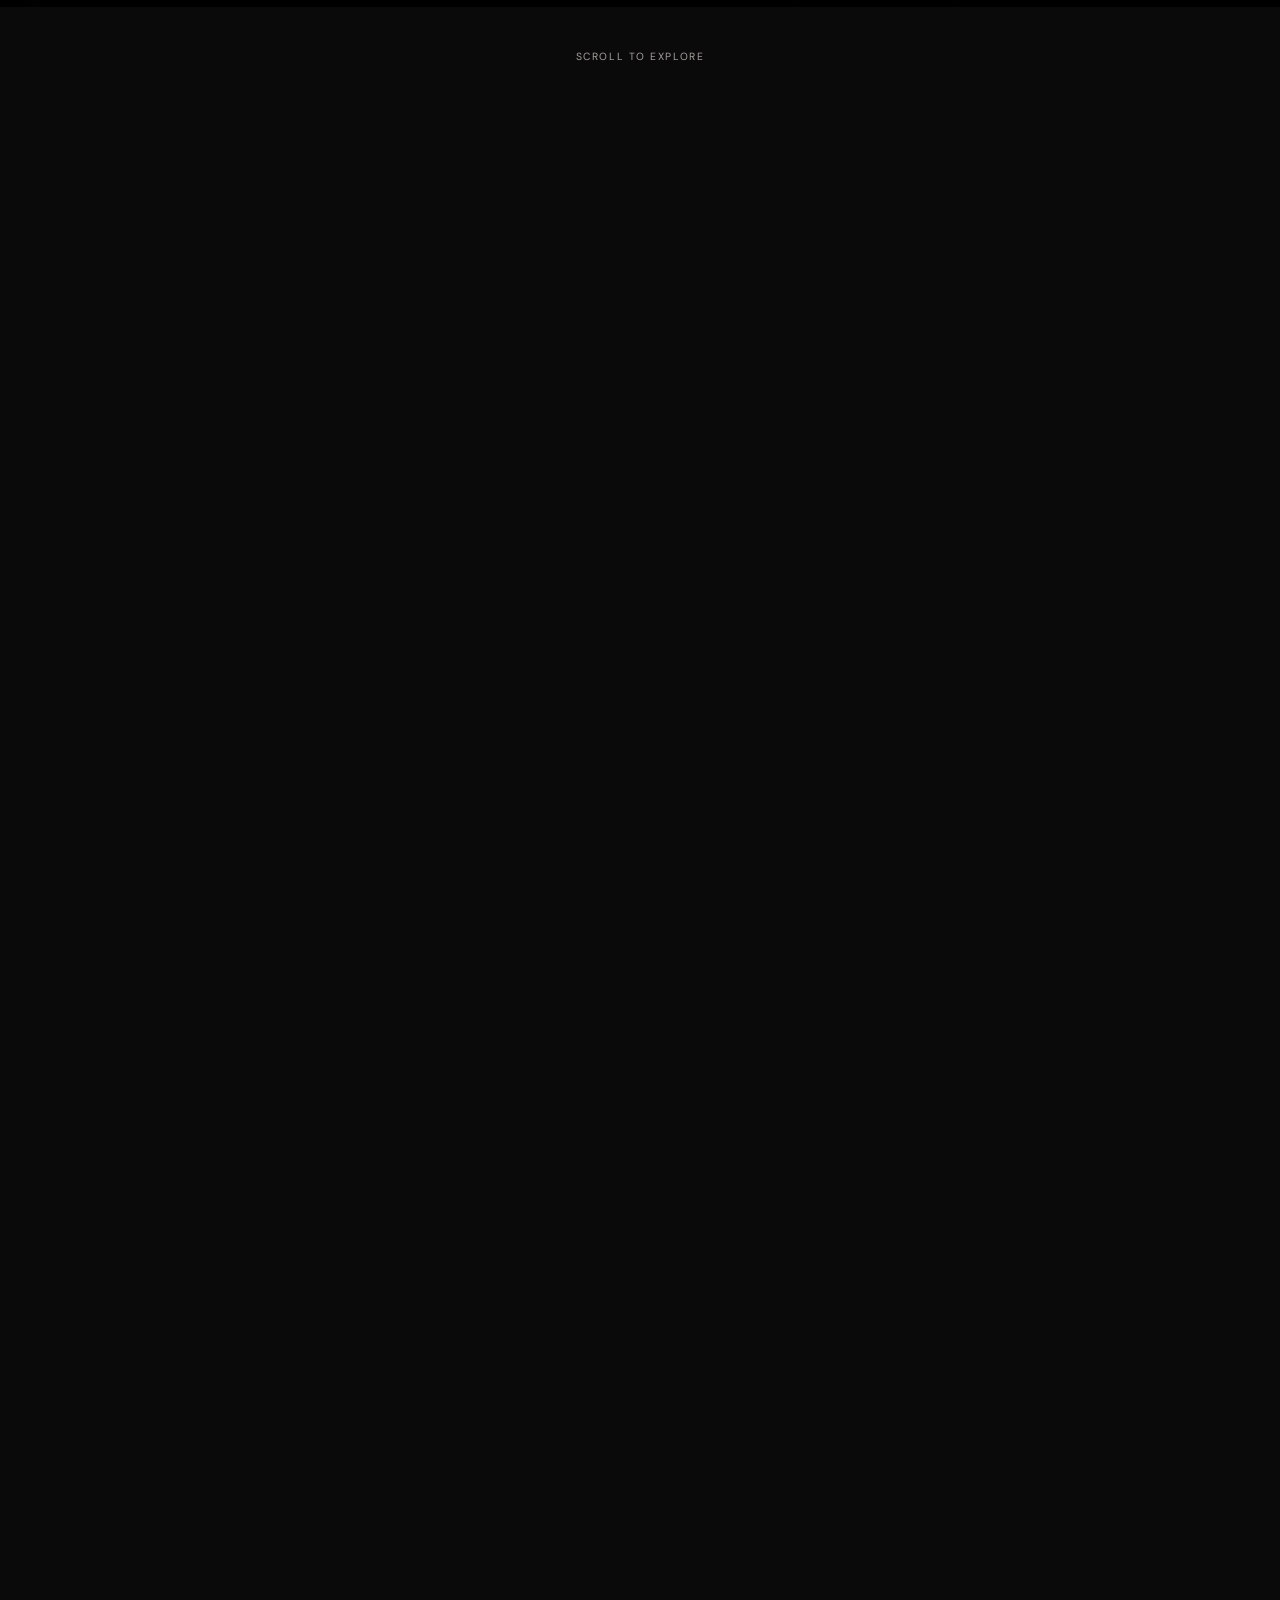
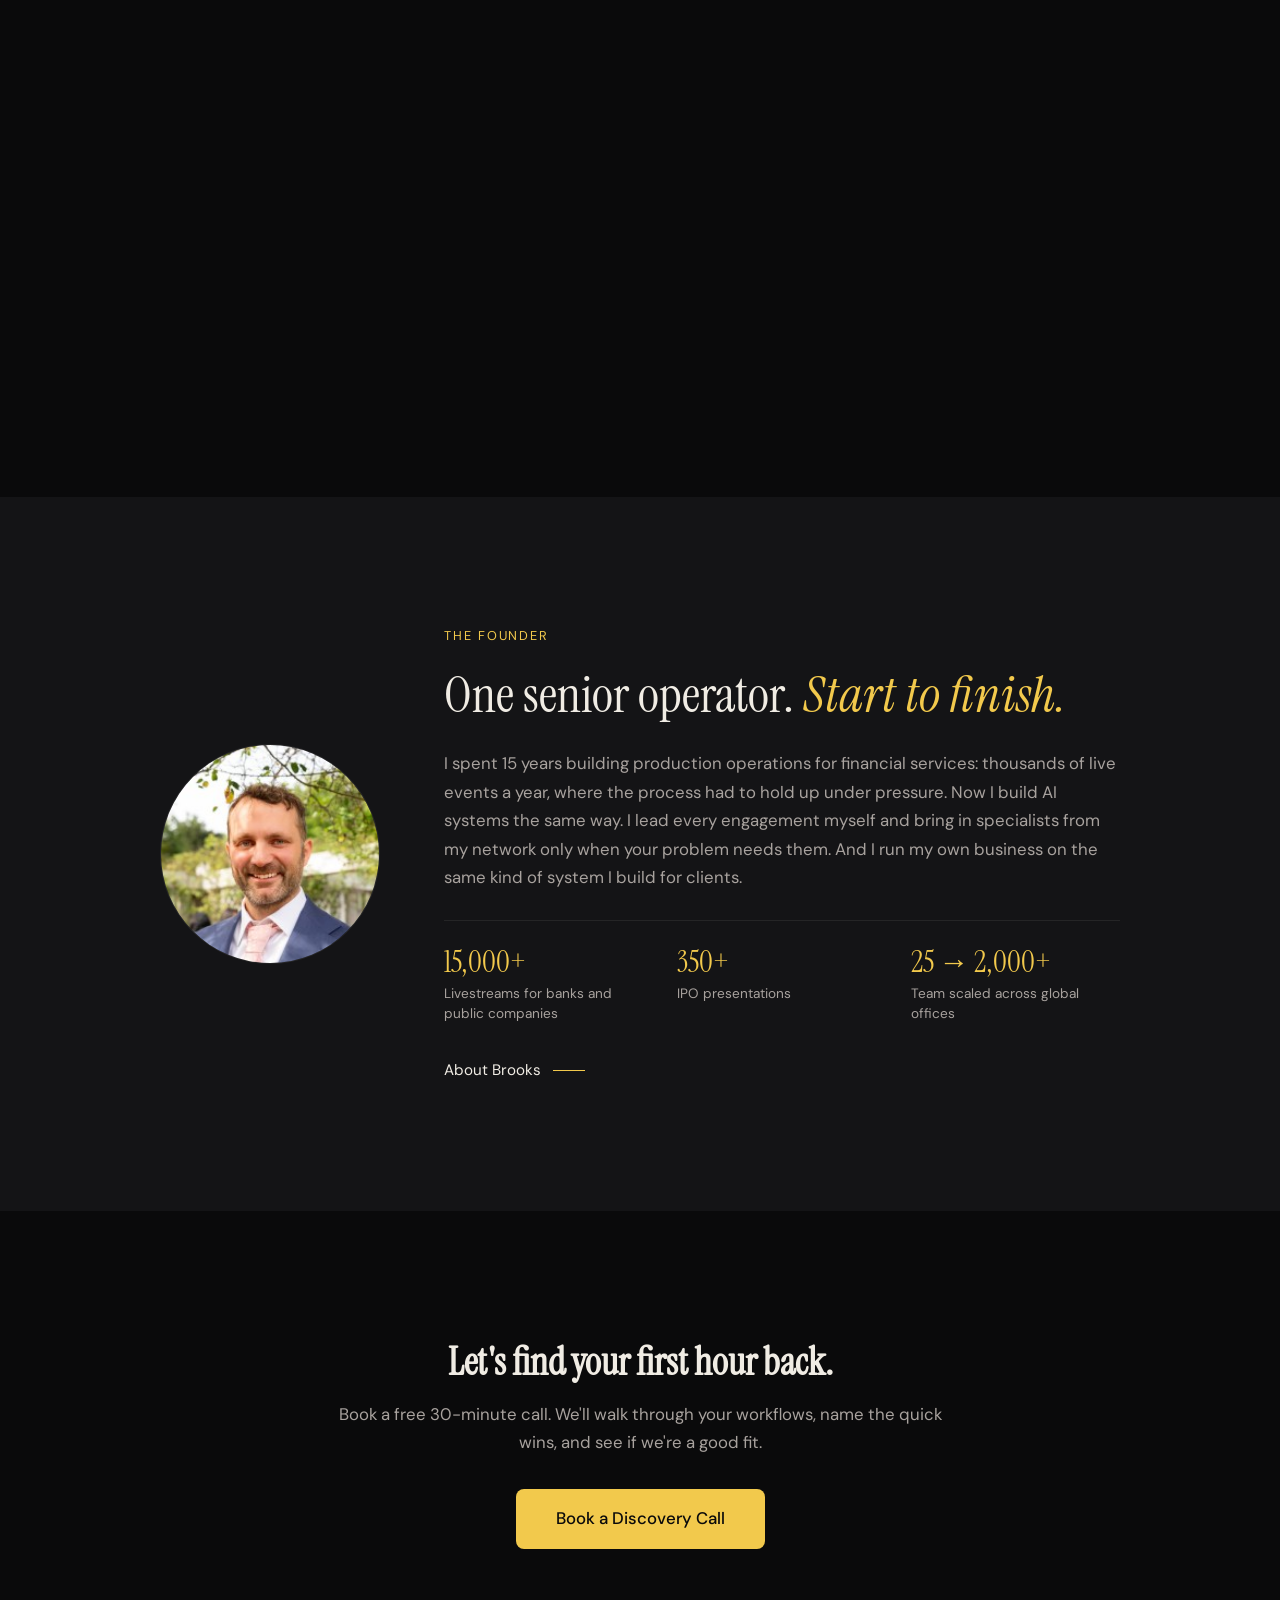
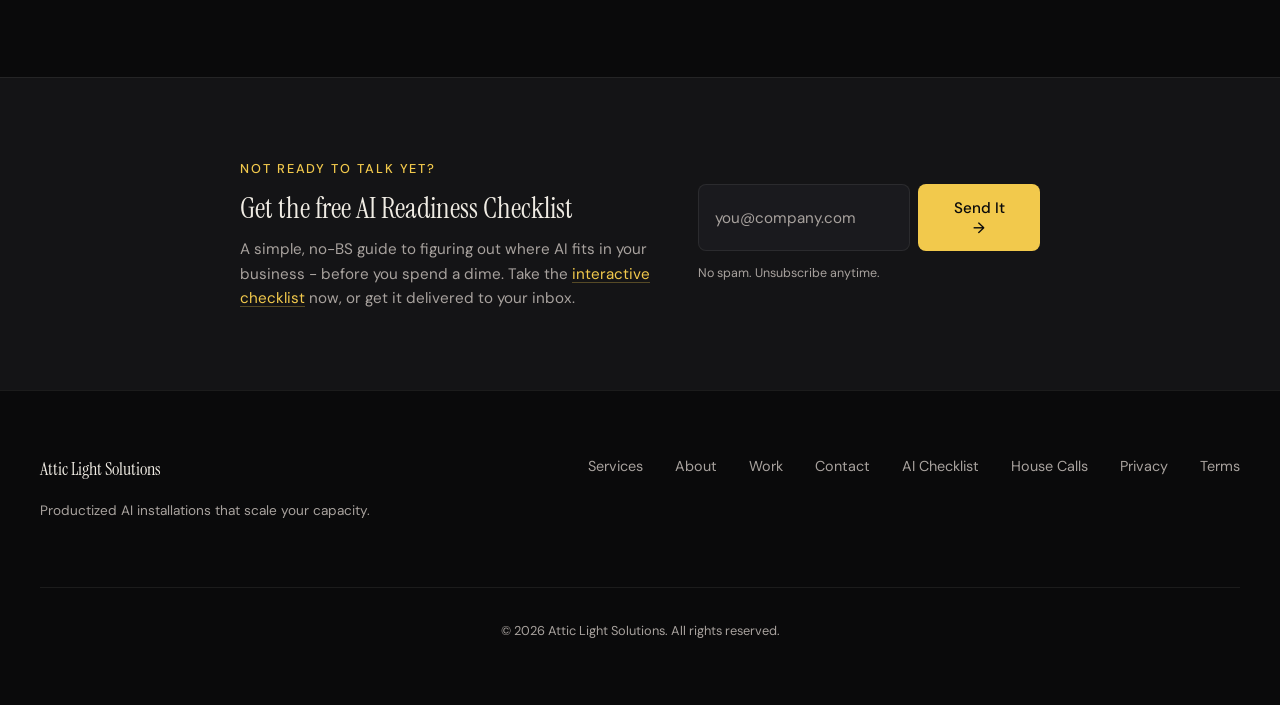
==== commit a1173c03: "Home page: add a What we believe section with our AI transformation principles Co-Authored-By: Claud" ====
--- a/index.html
+++ b/index.html
@@ -22,7 +22,7 @@
     <link rel="preconnect" href="https://fonts.googleapis.com">
     <link rel="preconnect" href="https://fonts.gstatic.com" crossorigin>
     <link href="https://fonts.googleapis.com/css2?family=Instrument+Serif:ital@0;1&family=DM+Sans:ital,opsz,wght@0,9..40,300..700;1,9..40,300..700&display=swap" rel="stylesheet">
-    <link rel="stylesheet" href="styles.css?v=20261116b">
+    <link rel="stylesheet" href="styles.css?v=20261122a">
     <link rel="canonical" href="https://atticlightsolutions.com/">
 </head>
 <body>
@@ -115,6 +115,55 @@
                     </div>
                 </div>
                 <p class="audience-note">Not a business? <a href="house-calls.html">House Calls</a> is patient, one-on-one technology help for older adults and their families.</p>
+            </div>
+        </section>
+
+        <section class="philosophy" id="philosophy">
+            <div class="philosophy-inner">
+                <div class="section-label">What we believe</div>
+                <h2>Licenses aren't a strategy.<br><em>Leadership is.</em></h2>
+                <div class="philosophy-intro">
+                    <p>Most companies buy AI seats, add a few guardrails, run one training session, and wait for productivity to show up. It rarely does. The tools are fine. What's missing is a leader who has decided what the business becomes with AI, and a plan that reaches every person in it.</p>
+                    <p>That is the work we do. These are the principles behind every engagement.</p>
+                </div>
+                <ol class="principles">
+                    <li class="principle">
+                        <span class="principle-num" aria-hidden="true">01</span>
+                        <h3>Clarity starts at the top</h3>
+                        <p>Before any tool, the person running the business says plainly where the company is going with AI and what it means for each role. People move faster when they can see the destination.</p>
+                    </li>
+                    <li class="principle">
+                        <span class="principle-num" aria-hidden="true">02</span>
+                        <h3>Training fits the person</h3>
+                        <p>Generic webinars don't change habits. We teach each person on their own work, tied to the job they have today and the one they want next.</p>
+                    </li>
+                    <li class="principle">
+                        <span class="principle-num" aria-hidden="true">03</span>
+                        <h3>Fluency gets measured</h3>
+                        <p>We set learning goals and track how well your team actually uses AI, so progress is something you can see instead of something you hope for.</p>
+                    </li>
+                    <li class="principle">
+                        <span class="principle-num" aria-hidden="true">04</span>
+                        <h3>People learn by building</h3>
+                        <p>Hands on build sessions where your team makes real tools for real work. Nobody leaves with slides. They leave with something that runs.</p>
+                    </li>
+                    <li class="principle">
+                        <span class="principle-num" aria-hidden="true">05</span>
+                        <h3>Help is always on call</h3>
+                        <p>Everyone can reach AI expertise the moment they're stuck, from a quick question to a strategic decision, so momentum never waits for the next meeting.</p>
+                    </li>
+                    <li class="principle">
+                        <span class="principle-num" aria-hidden="true">06</span>
+                        <h3>Your knowledge is the foundation</h3>
+                        <p>An assistant is only as good as what it can read. We clean up and connect what your company knows, so answers come back grounded in how you really work.</p>
+                    </li>
+                    <li class="principle">
+                        <span class="principle-num" aria-hidden="true">07</span>
+                        <h3>Agents carry the routine work</h3>
+                        <p>Once that foundation is in place, agents take on the repeatable digital work, reliably and with checks, so your people spend their time on judgment.</p>
+                    </li>
+                </ol>
+                <p class="philosophy-close">The best new companies are being built this way from day one. We help established ones rebuild around it.</p>
             </div>
         </section>
 
--- a/styles.css
+++ b/styles.css
@@ -967,3 +967,33 @@
     .about-card, .contact-card { padding: 1.5rem 1.35rem; }
     .sb-group span { font-size: 1.6rem; }
 }
+
+/* ===== HOMEPAGE: philosophy ===== */
+.philosophy { padding: 8rem 2rem; border-top: 1px solid var(--border); }
+.philosophy-inner { max-width: var(--max-w); margin: 0 auto; }
+.philosophy h2 {
+    font-family: var(--serif); font-weight: 400;
+    font-size: clamp(2rem, 4vw, 3.2rem); line-height: 1.15; margin-bottom: 2rem;
+}
+.philosophy h2 em { font-style: italic; color: var(--accent); }
+.philosophy-intro { max-width: 680px; margin-bottom: 3.5rem; }
+.philosophy-intro p { color: var(--text-muted); font-size: 1.1rem; line-height: 1.7; }
+.philosophy-intro p + p { margin-top: 1rem; color: var(--text); }
+.principles {
+    list-style: none; padding: 0; margin: 0;
+    display: grid; grid-template-columns: repeat(2, 1fr); column-gap: 4rem;
+    border-top: 1px solid var(--border);
+}
+.principle { display: grid; grid-template-columns: 3.5rem 1fr; column-gap: 1rem; padding: 2rem 0; border-bottom: 1px solid var(--border); }
+.principle-num { grid-row: span 2; font-family: var(--serif); font-size: 2rem; line-height: 1; color: var(--accent); opacity: 0.6; }
+.principle h3 { font-size: 1.15rem; font-weight: 500; margin-bottom: 0.5rem; }
+.principle p { color: var(--text-muted); font-size: 0.95rem; line-height: 1.65; }
+.philosophy-close { margin-top: 2.5rem; font-family: var(--serif); font-style: italic; font-size: clamp(1.3rem, 2.2vw, 1.6rem); line-height: 1.4; max-width: 760px; }
+@media (max-width: 900px) {
+    .principles { grid-template-columns: 1fr; }
+}
+@media (max-width: 600px) {
+    .philosophy { padding: 5rem 1rem; }
+    .principle { grid-template-columns: 2.5rem 1fr; padding: 1.5rem 0; }
+    .principle-num { font-size: 1.6rem; }
+}
